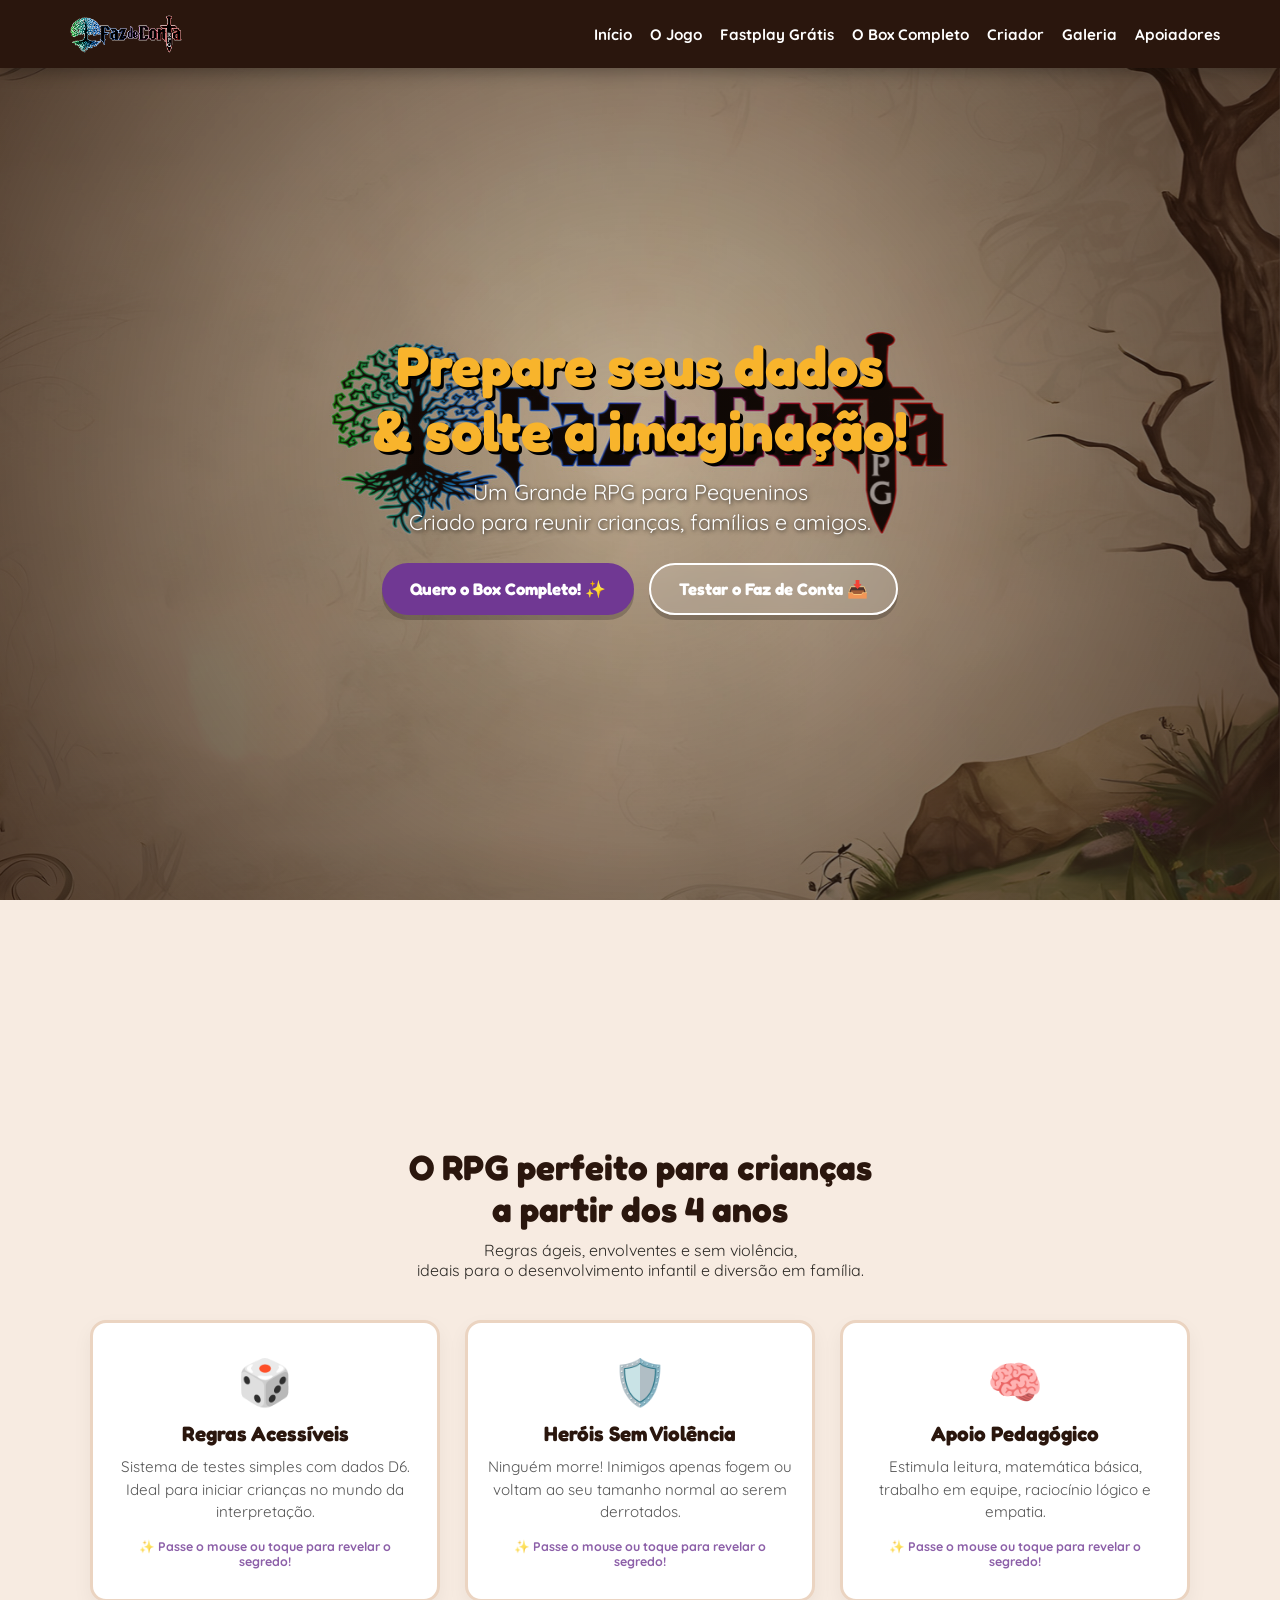
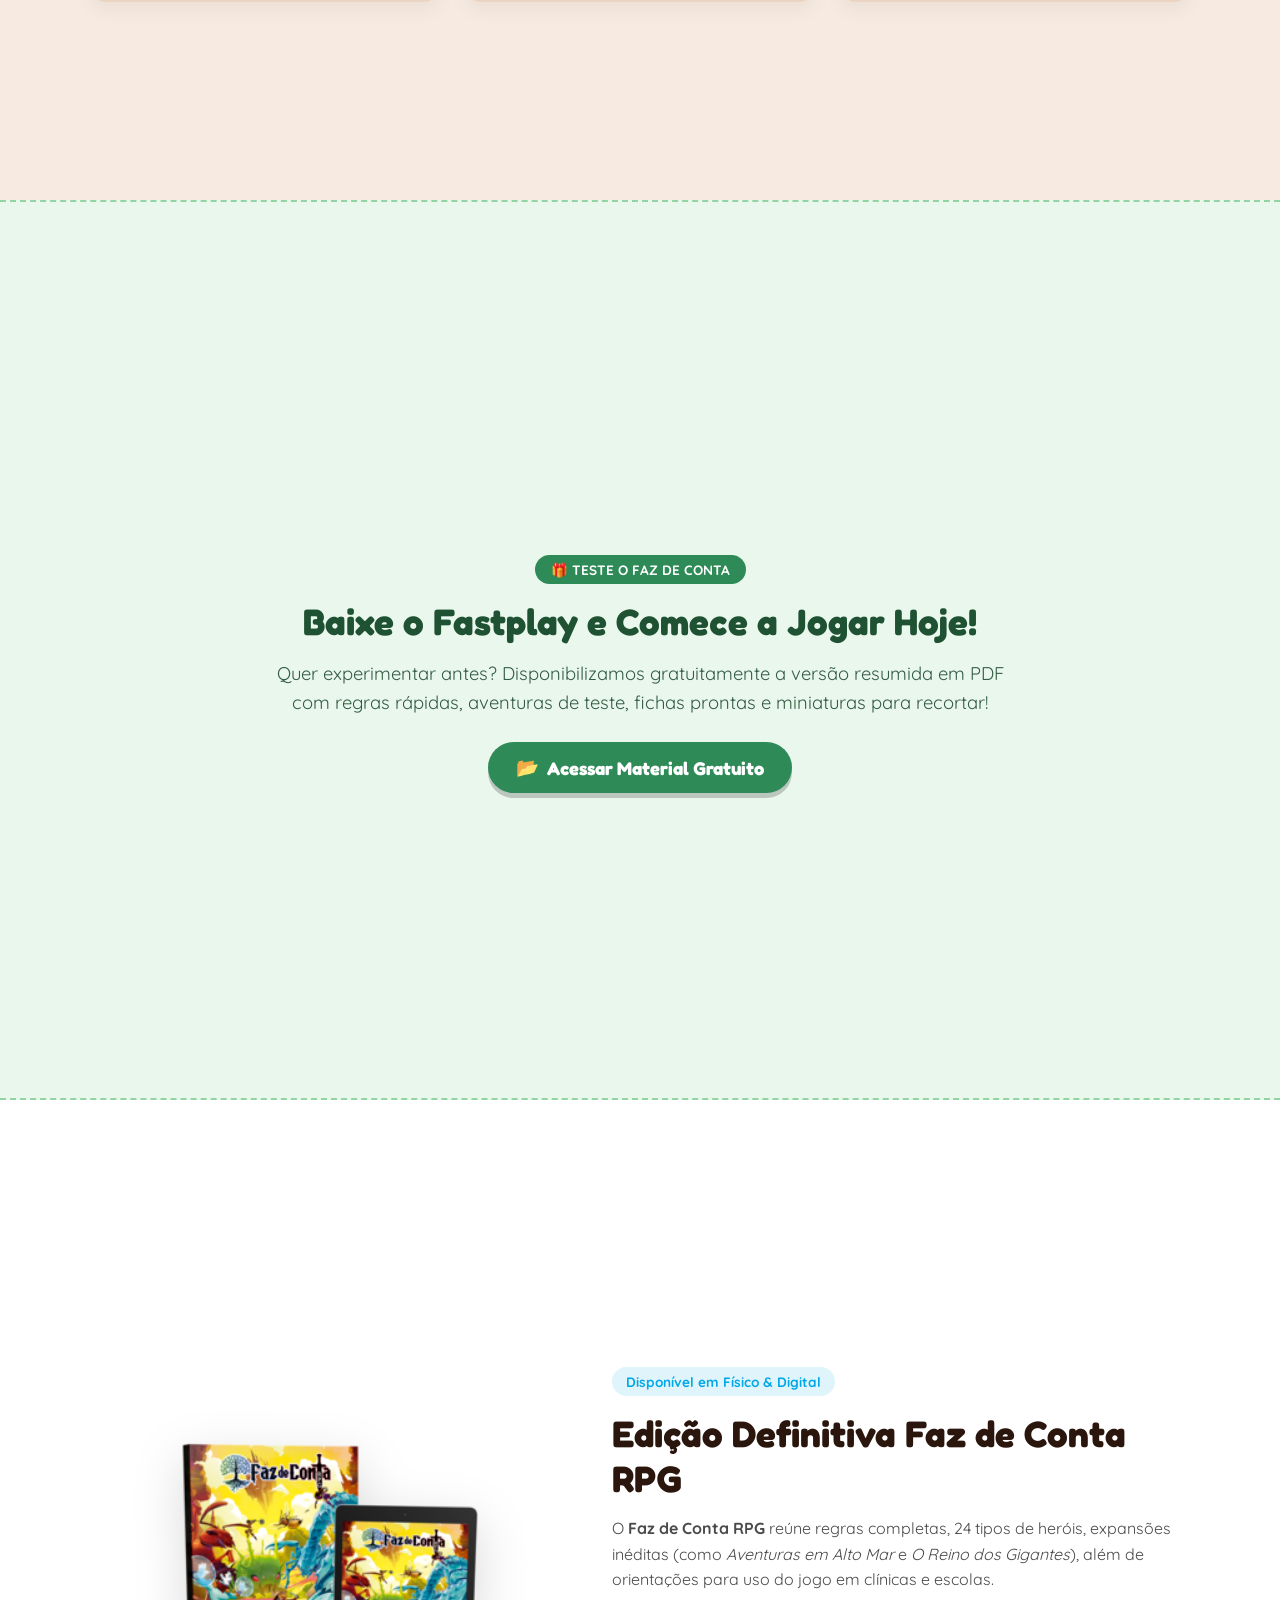
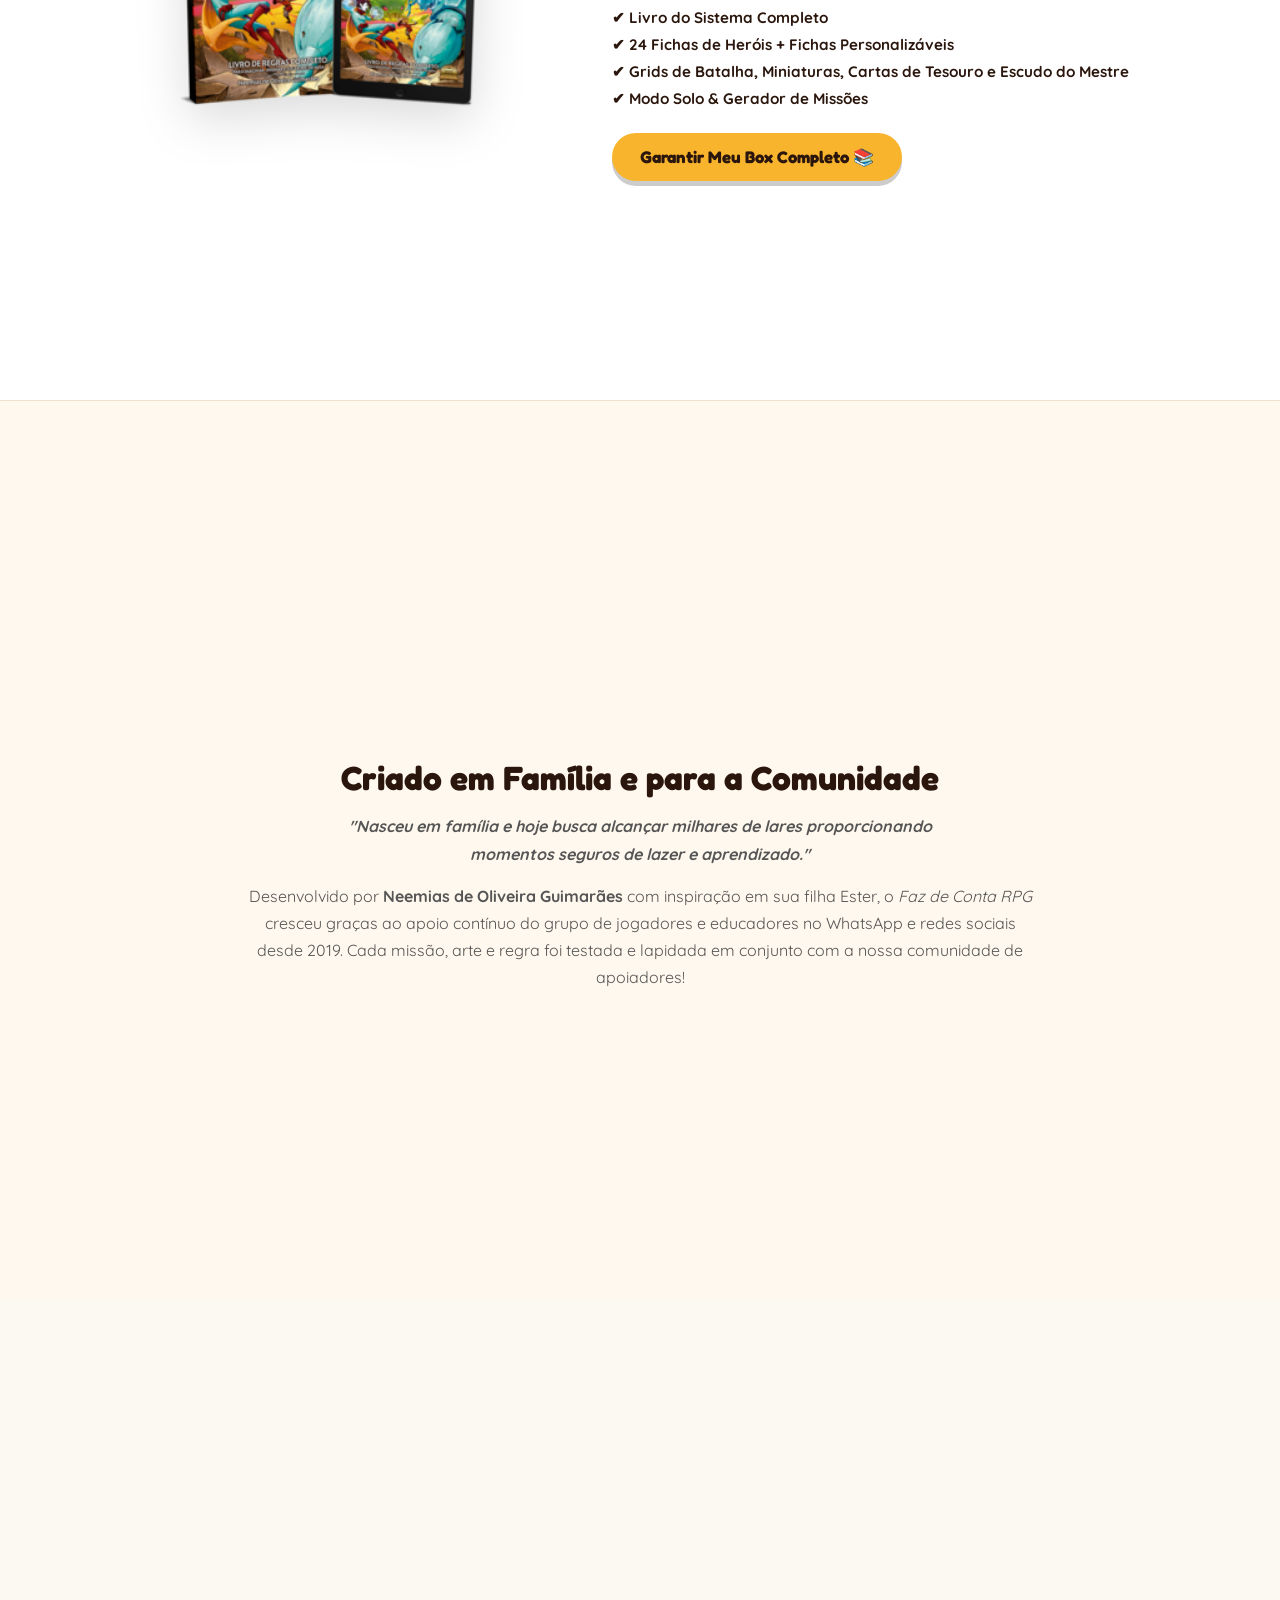
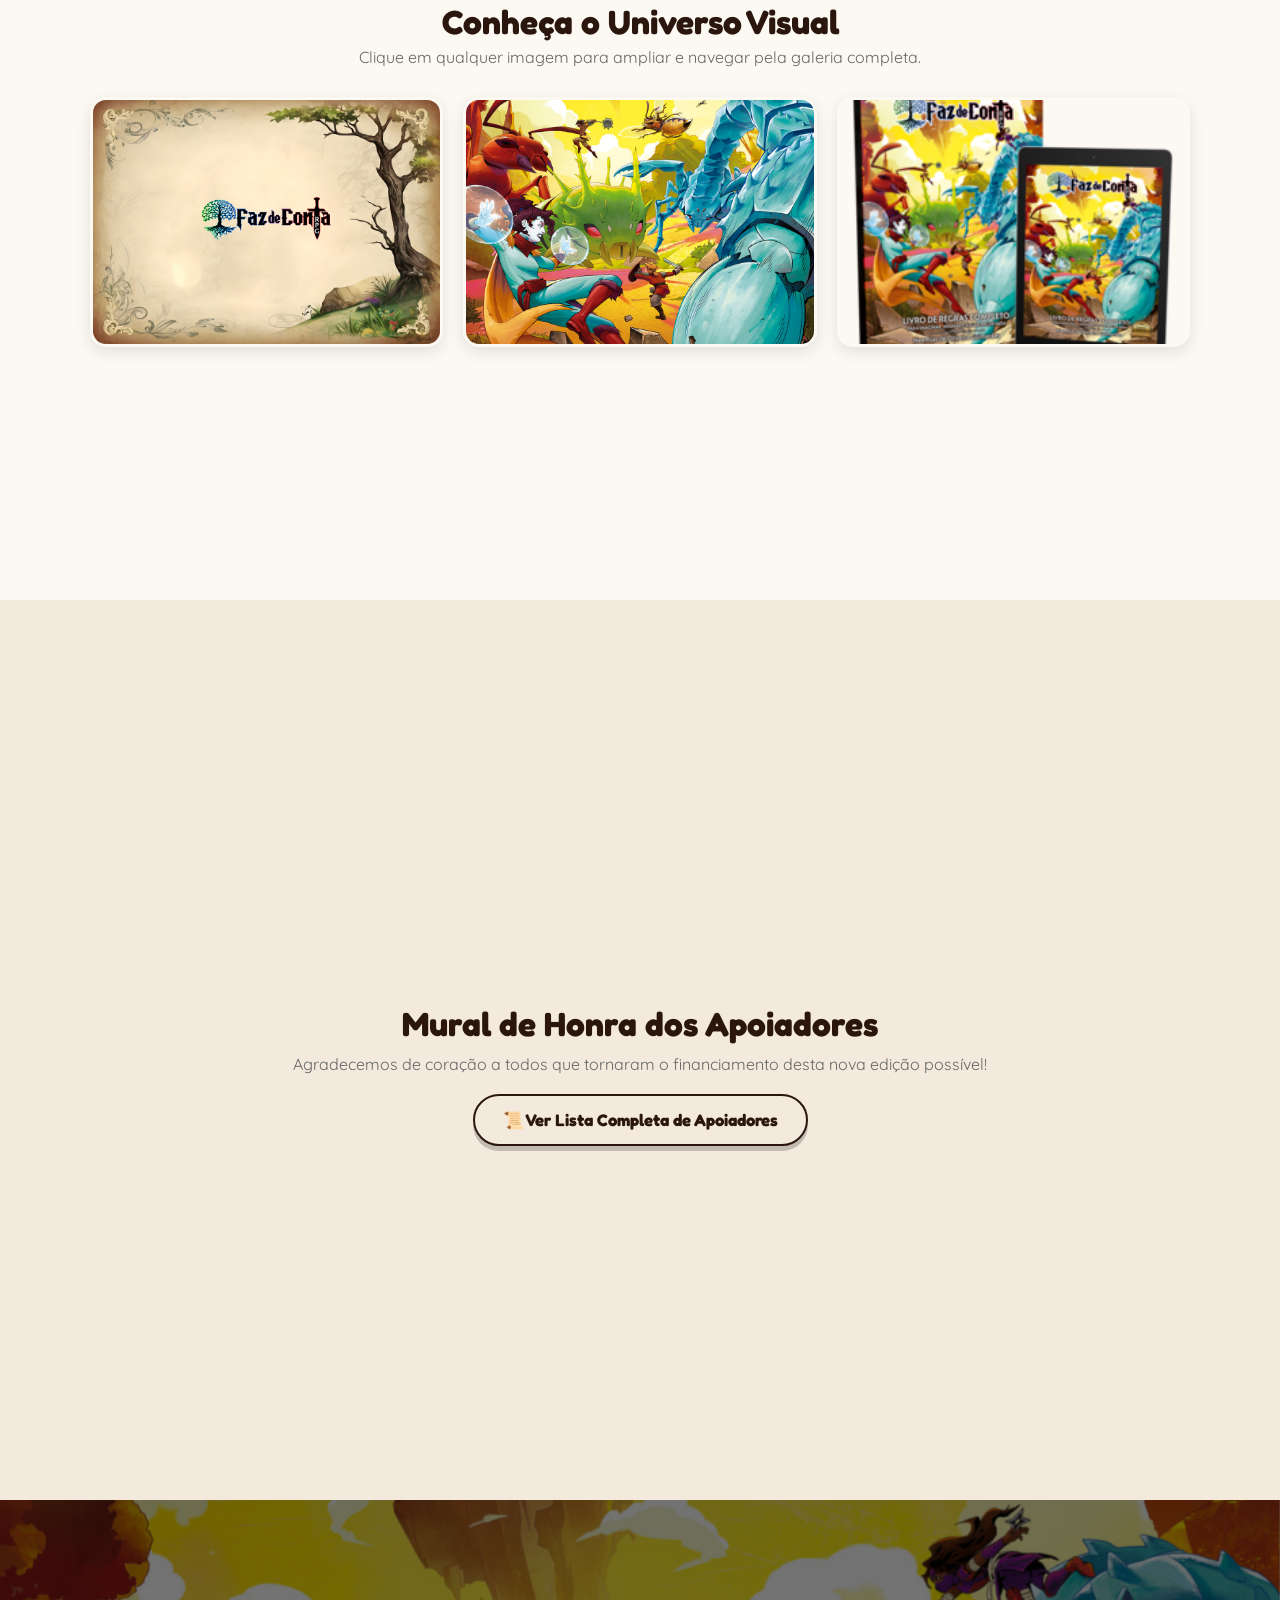
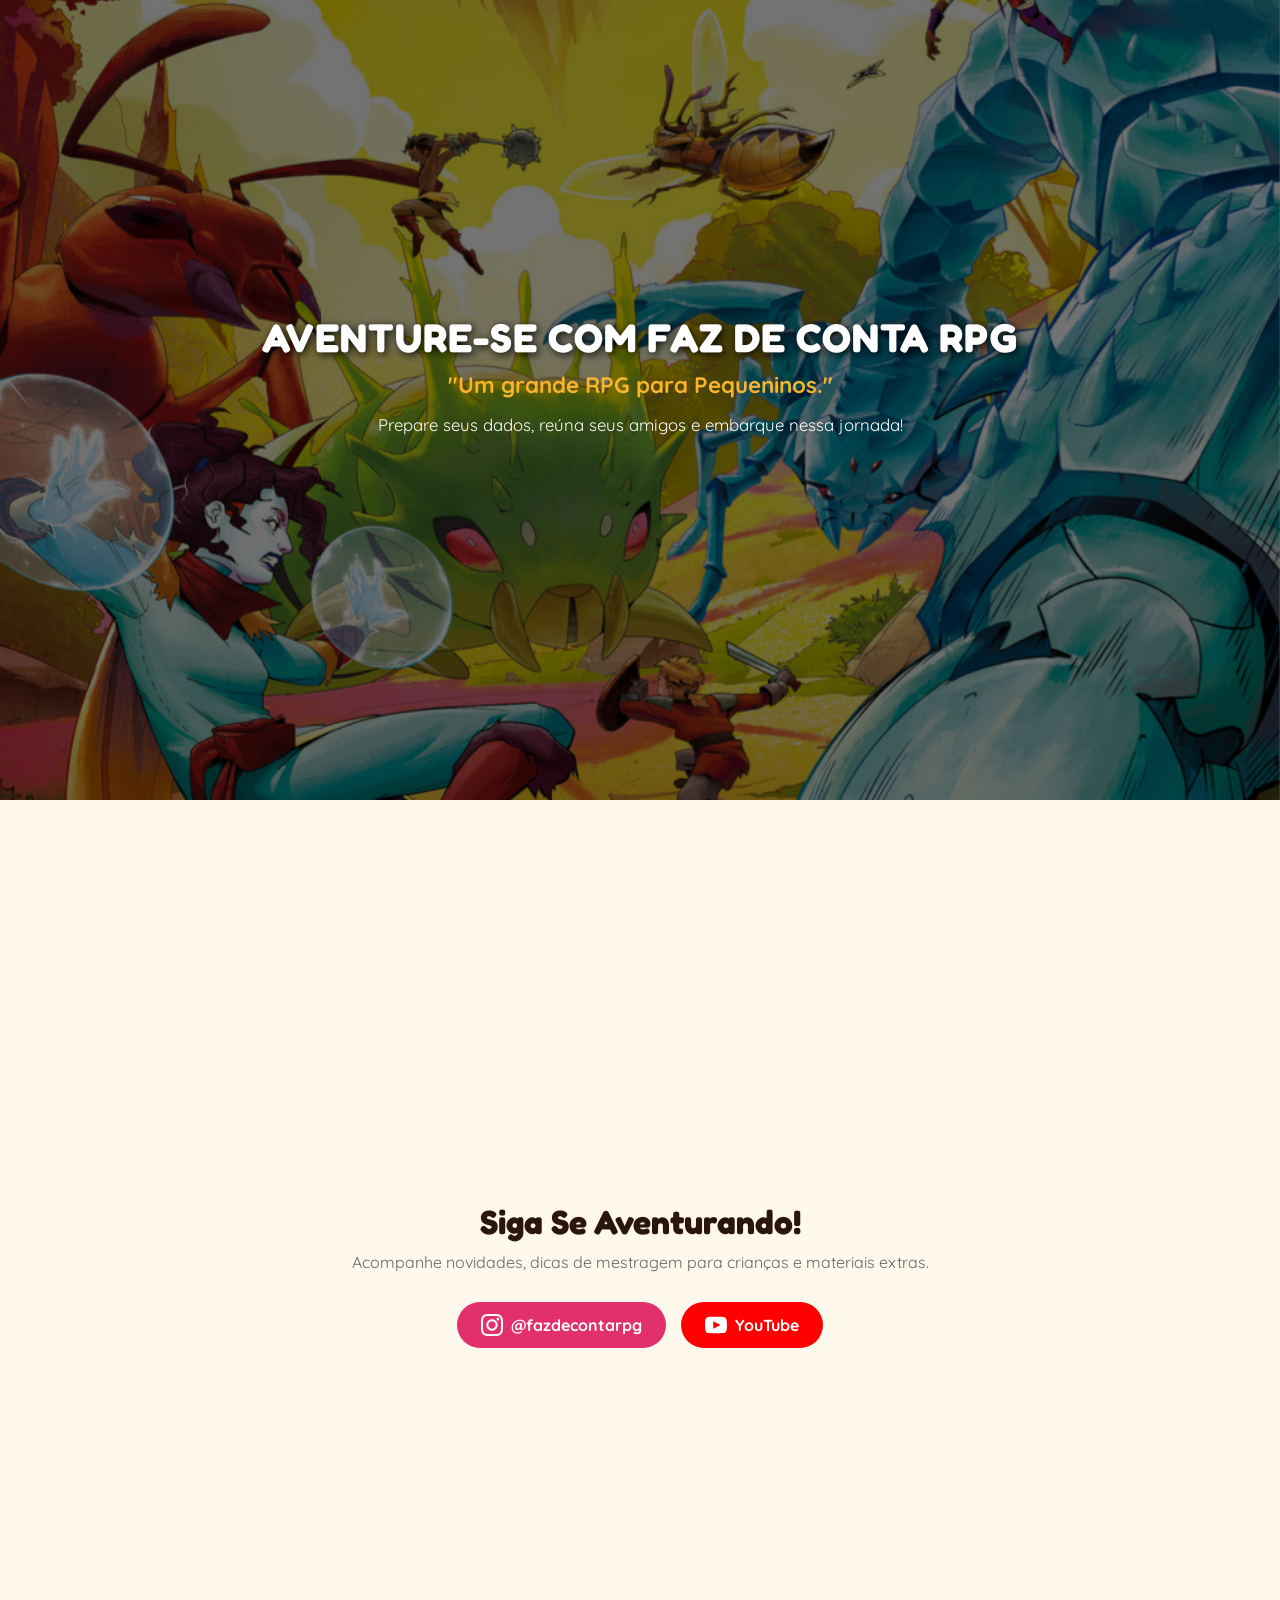
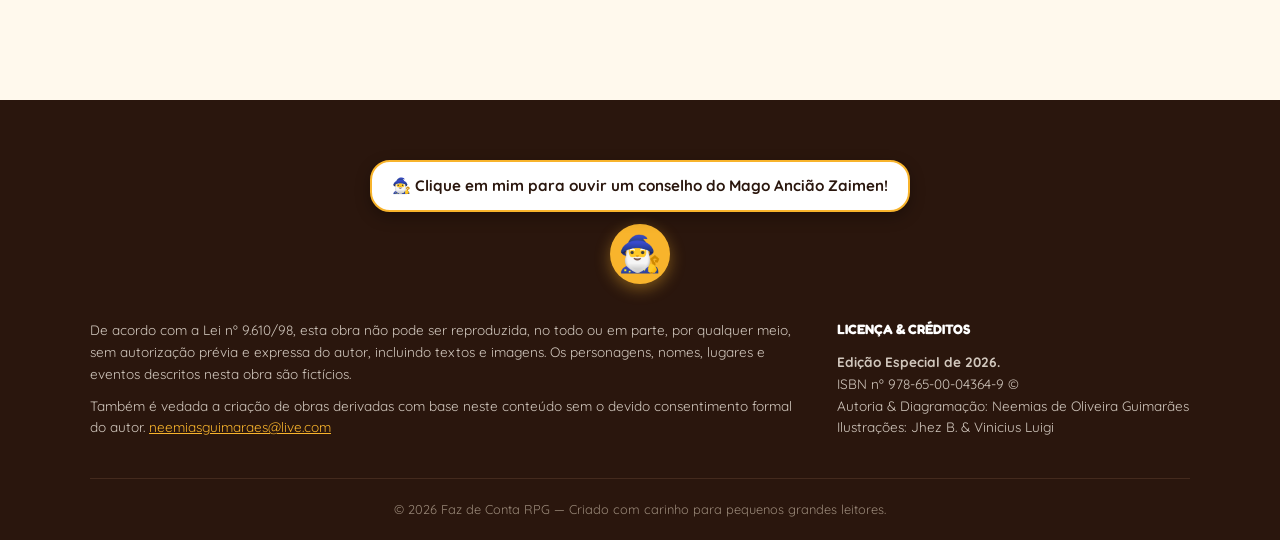
==== index.html @ a3dba0dd "a" ====
<!DOCTYPE html>
<html lang="pt-BR">
<head>
  <meta charset="UTF-8">
  <meta name="viewport" content="width=device-width, initial-scale=1.0">
  <title>Faz de Conta RPG | Um Grande RPG para Pequeninos</title>
  <link rel="stylesheet" href="styles.css">
</head>
<body>

  <!-- 1. Topo / Navbar -->
  <header class="site-header">
    <div class="nav-container">
      <a href="#" class="brand-logo">
        <img src="faz-de-conta-logo-borda-1920x640.png" alt="Faz de Conta RPG Logo">
      </a>

      <button class="hamburger-btn" id="menuToggle" aria-label="Abrir Menu">
        <span></span>
        <span></span>
        <span></span>
      </button>

      <nav class="nav-links" id="navLinks">
        <a href="#inicio">Início</a>
        <a href="#sobre">O Jogo</a>
        <a href="#material-gratuito">Fastplay Grátis</a>
        <a href="#garanta-ja">O Box Completo</a>
        <a href="#autoria">Criador</a>
        <a href="#galeria">Galeria</a>
        <a href="#apoiadores">Apoiadores</a>
      </nav>
    </div>
  </header>

  <!-- 2. Hero Section (com Parallax + Rolar Dado Interativo) -->
  <section class="hero-section" id="inicio">
    <div class="hero-bg-wrapper">
      <img src="banner-01-copiar-1920x1357.jpg" alt="Cenário de Fantasia Faz de Conta RPG" class="hero-bg-img parallax-img">
      <div class="hero-overlay"></div>
    </div>
    <div class="hero-content">
      <h1 class="bounce-title">Prepare seus dados<br> &amp; solte a imaginação!</h1>
      <p class="hero-subtitle">Um Grande RPG para Pequeninos <br> Criado para reunir crianças, famílias e amigos.</p>
      
      <!-- Mini-jogo do Dado Mágico no Hero -->
      <!-- <div class="dice-interactive-box">
        <button id="rollDiceBtn" class="dice-btn" title="Clique para rolar o dado!">
          <span class="dice-icon" id="diceIcon">🎲</span>
          <span class="dice-text">Rolar Dado da Aventura</span>
        </button>
        <div id="diceResult" class="dice-result-popup">Clique no dado para testar sua sorte! ✨</div>
      </div> -->

      <div class="hero-btns">
        <a href="https://meeplestarter.com.br/boxfazdecontarpg" target="_blank" rel="noopener noreferrer" class="cta-button primary-btn">Quero o Box Completo! ✨</a>
        <a href="https://drive.google.com/drive/folders/1qz0jfiT5oewSKRBqOUMOt2efm2OsnN6R" target="_blank" rel="noopener noreferrer" class="cta-button outline-btn">Testar o Faz de Conta 📥</a>
      </div>
    </div>
  </section>

  <!-- 3. Sobre o Jogo / Diferenciais (com Rolagens de Revelação) -->
  <section class="about-section" id="sobre">
    <div class="section-container">
      <div class="about-header">
        <h2>O RPG perfeito para crianças <br>a partir dos 4 anos</h2>
        <p>Regras ágeis, envolventes e sem violência,<br> ideais para o desenvolvimento infantil e diversão em família.</p>
      </div>
      <div class="about-grid">
        <div class="about-card magic-card" data-revelation="📜 Revelação: Testes usando apenas 1D6 para rolar e resolver qualquer ação rapidamente!">
          <div class="card-icon">🎲</div>
          <h3>Regras Acessíveis</h3>
          <p>Sistema de testes simples com dados D6. Ideal para iniciar crianças no mundo da interpretação.</p>
          <span class="reveal-hint">✨ Passe o mouse ou toque para revelar o segredo!</span>
        </div>
        <div class="about-card magic-card" data-revelation="🛡️ Revelação: Os insetos gigantes apenas desmaiam, fogem ou voltam ao tamanho normal!">
          <div class="card-icon">🛡️</div>
          <h3>Heróis Sem Violência</h3>
          <p>Ninguém morre! Inimigos apenas fogem ou voltam ao seu tamanho normal ao serem derrotados.</p>
          <span class="reveal-hint">✨ Passe o mouse ou toque para revelar o segredo!</span>
        </div>
        <div class="about-card magic-card" data-revelation="🧠 Revelação: Aprovado por educadores e terapeutas para estimular habilidades sociais!">
          <div class="card-icon">🧠</div>
          <h3>Apoio Pedagógico</h3>
          <p>Estimula leitura, matemática básica, trabalho em equipe, raciocínio lógico e empatia.</p>
          <span class="reveal-hint">✨ Passe o mouse ou toque para revelar o segredo!</span>
        </div>
      </div>
    </div>
  </section>

  <!-- 4. Seção de Material Gratuito -->
  <section class="free-material-section" id="material-gratuito">
    <div class="section-container free-wrapper">
      <div class="free-badge">🎁 TESTE O FAZ DE CONTA</div>
      <h2>Baixe o Fastplay e Comece a Jogar Hoje!</h2>
      <p>Quer experimentar antes? Disponibilizamos gratuitamente a versão resumida em PDF com regras rápidas, aventuras de teste, fichas prontas e miniaturas para recortar!</p>
      <a href="https://drive.google.com/drive/folders/1qz0jfiT5oewSKRBqOUMOt2efm2OsnN6R" target="_blank" rel="noopener noreferrer" class="cta-button free-btn">
        <span class="icon">📂</span> Acessar Material Gratuito
      </a>
    </div>
  </section>

  <!-- 5. Apresentação do Produto / Box Completo -->
  <section class="product-showcase" id="garanta-ja">
    <div class="section-container product-wrapper">
      <div class="product-image-box">
        <img src="livro-e-tablet-256x256.png" alt="Livro Físico e Digital Faz de Conta RPG" class="product-img float-animation">
      </div>
      <div class="product-text-box">
        <span class="badge">Disponível em Físico &amp; Digital</span>
        <h2>Edição Definitiva Faz de Conta RPG</h2>
        <p>
          O <strong>Faz de Conta RPG</strong> reúne regras completas, 24 tipos de heróis, expansões inéditas (como <em>Aventuras em Alto Mar</em> e <em>O Reino dos Gigantes</em>), além de orientações para uso do jogo em clínicas e escolas.
        </p>
        <ul class="product-features">
          <li>✔ Livro do Sistema Completo</li>
          <li>✔ 24 Fichas de Heróis + Fichas Personalizáveis</li>
          <li>✔ Grids de Batalha, Miniaturas, Cartas de Tesouro e Escudo do Mestre</li>
          <li>✔ Modo Solo &amp; Gerador de Missões</li>
        </ul>
        <div class="buy-actions">
          <a href="https://meeplestarter.com.br/boxfazdecontarpg" target="_blank" rel="noopener noreferrer" class="cta-button secondary-btn">Garantir Meu Box Completo 📚</a>
        </div>
      </div>
    </div>
  </section>

  <!-- 6. Processo de Criação e Autoria -->
  <section class="author-section" id="autoria">
    <div class="section-container author-wrapper">
      <div class="author-content">
        <h2>Criado em Família e para a Comunidade</h2>
        <p class="author-quote">"Nasceu em família e hoje busca alcançar milhares de lares proporcionando <br> momentos seguros de lazer e aprendizado."</p>
        <p>
          Desenvolvido por <strong>Neemias de Oliveira Guimarães</strong> com inspiração em sua filha Ester, o <em>Faz de Conta RPG</em> cresceu graças ao apoio contínuo do grupo de jogadores e educadores no WhatsApp e redes sociais desde 2019. Cada missão, arte e regra foi testada e lapidada em conjunto com a nossa comunidade de apoiadores!
        </p>
      </div>
    </div>
  </section>

  <!-- 7. Galeria de Imagens (Clicáveis) -->
  <section class="gallery-section" id="galeria">
    <div class="section-container">
      <h2>Conheça o Universo Visual</h2>
      <p class="gallery-sub">Clique em qualquer imagem para ampliar e navegar pela galeria completa.</p>
      <div class="gallery-grid">
        <div class="gallery-item" data-index="0">
          <img src="banner-01-copiar-1920x1357.jpg" alt="Ilustração do Universo Faz de Conta RPG">
          <div class="gallery-zoom-icon">🔍</div>
        </div>
        <div class="gallery-item" data-index="1">
          <img src="capa_neemias_completo-1018x1440.jpg" alt="Capa dos Heróis de Faz de Conta RPG">
          <div class="gallery-zoom-icon">🔍</div>
        </div>
        <div class="gallery-item" data-index="2">
          <img src="livro-e-tablet-256x256.png" alt="Livro Físico e Versão Digital no Tablet">
          <div class="gallery-zoom-icon">🔍</div>
        </div>
      </div>
    </div>
  </section>

  <!-- MODAL CARROSSEL DA GALERIA -->
  <div class="modal-overlay gallery-modal-overlay" id="galleryModal">
    <div class="gallery-modal-content">
      <button class="close-modal" id="closeGalleryModal" aria-label="Fechar">&times;</button>
      
      <div class="carousel-container">
        <button class="carousel-btn prev-btn" id="prevSlide" aria-label="Anterior">&#10094;</button>

        <div class="carousel-slide-wrapper">
          <img src="" alt="" id="carouselImg" class="carousel-img">
          <p id="carouselCaption" class="carousel-caption"></p>
        </div>

        <button class="carousel-btn next-btn" id="nextSlide" aria-label="Próximo">&#10095;</button>
      </div>

      <div class="carousel-counter" id="carouselCounter">1 / 3</div>
    </div>
  </div>

  <!-- 8. Lista de Apoiadores -->
  <section class="supporters-section" id="apoiadores">
    <div class="section-container">
      <h2>Mural de Honra dos Apoiadores</h2>
      <p>Agradecemos de coração a todos que tornaram o financiamento desta nova edição possível!</p>
      
      <!-- <div class="supporters-preview">
        <span>Adeline Nascimento Ramos</span> • <span>Adam Bomb</span> • <span>@tres.lados.rpg</span> • <span>Adonias Pinheiro Pires</span> • <span>Aldo Caccavo de Araujo</span> • <span>Alessandro Cottica</span>...
      </div> -->

      <button id="openSupportersModal" class="cta-button outline-dark-btn">
        📜 Ver Lista Completa de Apoiadores
      </button>
    </div>
  </section>

  <!-- MODAL DE APOIADORES -->
  <div class="modal-overlay" id="supportersModal">
    <div class="modal-content">
      <button class="close-modal" id="closeSupportersModal">&times;</button>
      <h3>AGRADECIMENTO ESPECIAL</h3>
      <p class="modal-intro">AOS APOIADORES DESTA NOVA EDIÇÃO:</p>
      
      <div class="supporters-list-container">
        <ul>
          <li>ADELINE NASCIMENTO RAMOS</li>
          <li>ADAM BOMB</li>
          <li>@TRES.LADOS.RPG</li>
          <li>ADONIAS PINHEIRO PIRES</li>
          <li>ALDO CACCAVO DE ARAUJO</li>
          <li>ALESSANDRO COTTICA</li>
          <li>ALEXANDRE DE FARIA COELHO</li>
          <li>ALLAN AZIZ</li>
          <li>ALMIR LOIOLA BINDO</li>
          <li>ANA ALICE DE OLIVEIRA GUIMARÃES MACEDO</li>
          <li>ANDERSON COIADO FARIAS</li>
          <li>ANDERSON PABST</li>
          <li>ANDERSON PACHECO CEZAR</li>
          <li>ANDRÉ GOUVEA FRITOLA</li>
          <li>ANDRE LUIZ BETTIN</li>
          <li>ANDRÉ RODRIGUES OLIVERA</li>
          <li>ANDRÉ SANTA RITA PEREIRA JUNIOR</li>
          <li>ANTÔNIO CARLOS DE AGUIAR CRUZ</li>
          <li>ANTONIO HENRIQUE BRAGA MONTEIRO</li>
          <li>ANTONIO MONTANARO MENDES ALVES</li>
          <li>ANTONIO SAMUEL PAIVA BRASIL</li>
          <li>ARTUR ALBUQUERQUE</li>
          <li>AURI FERNANDES</li>
          <li>BERNARDO NOGUEIRA DE FARIA CORRÊA FALCÃO</li>
          <li>BRAYAN VILELA ALVES NEVES</li>
          <li>BRUNO AVILA</li>
          <li>BRUNO BRANDÃO PEREIRA MACHADO</li>
          <li>BRUNO HENRIQUE CARDOSO</li>
          <li>CABANA DO MAGO</li>
          <li>CAROLINA VIDOTTO PYRAMO</li>
          <li>CHARLES DANILLO P DIAS</li>
          <li>CHRISTIAN DO CARMO LIMA</li>
          <li>CINDY DE OLIVEIRA BARIANI</li>
          <li>CLARISMAR DE OLIVEIRA CAMPOS FILHO</li>
          <li>CLAUDIA MARIA MONTEIRO SOBRINHO</li>
          <li>CLEITON GIMENES PERES</li>
          <li>CRISTIAN ROSSI</li>
          <li>CRISTIANO DE SOUZA</li>
          <li>DANDARA TAMIRES CASTRO ROSA</li>
          <li>DAVI LEITE GOMES SOARES DE OLIVEIRA ARRUDA</li>
          <li>DEIVISON PACHECO DOS SANTOS</li>
          <li>DENNYS DE AZEVEDO SILVEIRA</li>
          <li>DIEGO BARRETO REIS</li>
          <li>DIEGO FLECK</li>
          <li>DIEGO OLIVEIRA</li>
          <li>ÉDIO CERATI NETO</li>
          <li>EDSON DE PAULA LIMA JUNIOR</li>
          <li>EDUARDO ARVELINO ANDREOTTI</li>
          <li>EDUARDO CARVALHO ROSA</li>
          <li>EDUARDO SCARABELI</li>
          <li>ELIAS RODRIGUES DA FONSECA JUNIOR</li>
          <li>ERIC KENJI MATAYOSHI KANASHIRO</li>
          <li>ERICK SARMENTO PEREIRA</li>
          <li>ERNANI ROBERTO DE OLIVEIRA DE MELLO</li>
          <li>ESTÉFANO SILVESTRE PIETRAGALLA</li>
          <li>EVERSON MIZAEL CORTEZ SILVA</li>
          <li>FABIO ADRIANO MENEZES BIRCK</li>
          <li>FABIO CORAX LIMA</li>
          <li>FABIO FREITAS</li>
          <li>FÁBIO PAULINO AMARAL</li>
          <li>FELIPE BARRETO PETRUCCI</li>
          <li>FELIPE GATTI</li>
          <li>FELIPE HENRIQUE VARELA</li>
          <li>FELIPE MAIA DO PATROCINIO</li>
          <li>FERNANDO DE SOUZA ALVES</li>
          <li>FERNANDO LUCAS DA SILVA</li>
          <li>FILIPE AÉCIO ALVES DE ANDRADE SANTOS</li>
          <li>FILIPE GUIMARÃES</li>
          <li>FLAVIO FELISARDO SOUZA</li>
          <li>FRANCISCO LONGHINI JUNIOR</li>
          <li>FRANCWELLIGTON MOREIRA DE LIMA</li>
          <li>FREDERICO BELLO AMANTE</li>
          <li>GABRIEL DE ARAÚJO CASTRO</li>
          <li>GABRIEL ZANE</li>
          <li>GAEL ARTACHO AVIL</li>
          <li>GEAN DUARTE PAULA</li>
          <li>GEOVANA GÓIS</li>
          <li>GERDESON MANOEL DE ALMEIDA OLIVEIRA</li>
          <li>GUILHERME SANTINI</li>
          <li>GUSTAVO DA SILVA SENA</li>
          <li>GUSTAVO FIGUEIREDO PIRES CORRÊA</li>
          <li>GUSTAVO FRENSCH</li>
          <li>GUSTAVO HENRIQUE DE LIMA FERREIRA</li>
          <li>HELDER CAVALCANTE DE OLIVEIRA</li>
          <li>HÉLIO ROMANO</li>
          <li>HENRIQUE TREVIZAN GAMBA</li>
          <li>HENRY SIGNOR</li>
          <li>HERBERTT WILLIAM ALMEIDA JAQUES</li>
          <li>ISAIAS DE BARROS BARBOSA</li>
          <li>IURI KOHLER HANZAK</li>
          <li>IURY ALMEIDA TORRES</li>
          <li>JAMIL CUBA BOURACHED</li>
          <li>JAMILE FONSECA BEDRAN</li>
          <li>JARBAS CERSOSIMO JUNIOR</li>
          <li>JHEFERSON RENAN BORGES</li>
          <li>JHONATAN JUSTIN DE OLIVEIRA</li>
          <li>JOÃO BRUNO DOS REIS PINA DINIZ</li>
          <li>JOÃO FILHO FREIRE LOPES</li>
          <li>JOÃO LUIZ DA SILVA</li>
          <li>JORGE HENRIQUE NORÕES VIANA</li>
          <li>JORGE LUIS SANTOS CARLOS</li>
          <li>JOSÉ ADELCIO DE OLIVEIRA JÚNIOR</li>
          <li>JOSÉ HENRIQUE DE CARVALHO NETO</li>
          <li>JÚLIA OLIVEIRA PESSOA</li>
          <li>JULIANA CASTRO</li>
          <li>JULIO CESAR DE ASSIS FERREIRA</li>
          <li>KARLA DARDANI</li>
          <li>KATARINA GOMES RABELO STACH</li>
          <li>LARISSA MEDEIROS MARINHO DOS SANTOS</li>
          <li>LAURA SILVA FIGUEREDO DOS SANTOS BARBOSA</li>
          <li>LEANDRO AUGUSTO VIEIRA</li>
          <li>LEANDRO MENDES DE SOUSA CARMO</li>
          <li>LEONARDO ANDRADA DE MELLO</li>
          <li>LIZZIÊ CUNHA LEAL</li>
          <li>LUCAS DE ALMEIDA SANTOS</li>
          <li>LUCAS FRAGOSO</li>
          <li>LUCAS GOMES RIBEIRO FREITAS</li>
          <li>LUCAS MENDONÇA GUERRA</li>
          <li>LUCAS MOREIRA</li>
          <li>LUCAS RODRIGO GONÇALVES</li>
          <li>LUCAS XIMENES BARBOSA</li>
          <li>LUIZ FELIPE AMBROZIO</li>
          <li>LUIZA CRYSTINA</li>
          <li>MAIKE ARO</li>
          <li>MARCELO MARINS BARBARA DA SILVA</li>
          <li>MARCOS GOMES</li>
          <li>MARCOS RODRIGO DOMINGUES</li>
          <li>MARIO VITOR FERNANDES MANSANO</li>
          <li>MARISA HIROMI SHIMONO</li>
          <li>MÁRLON LUIZ SOBREIRA FIDELIS</li>
          <li>MATEUS OGUIDO TOMM</li>
          <li>MIZAEL CLAUDIO MOURA MACIEL</li>
          <li>NICOLAS LOPES</li>
          <li>NOAH RAMOS LOPES</li>
          <li>PAULO CESAR R DOS REIS</li>
          <li>PAULO DANIEL DORENSBACH</li>
          <li>PAULO HENRIQUE SILVA ALVES</li>
          <li>PAULO SERGIO SANT ANNA</li>
          <li>PEDRO HENRIQUE MACEDO MALTA</li>
          <li>PEDRO LUGARINHO MENEZES</li>
          <li>PHILIPE PINHEIRO</li>
          <li>RAFAEL BRUNELLI</li>
          <li>RAFAEL CAVALCANTE VOMIERO</li>
          <li>RAFAEL DUARTE OLIVEIRA VENANCIO</li>
          <li>RAFAEL MARTINS SILVA</li>
          <li>RAMON CARVALHO DE ALMEIDA</li>
          <li>RENAN CARDIN RIZZO</li>
          <li>RENATO RIVERO</li>
          <li>RICARDO DA CONCEIÇÃO FERREIRA DE JESUS</li>
          <li>ROBSON ROCHA DE SOUZA</li>
          <li>ROBSON TEIXEIRA CABIDO</li>
          <li>RODRIGO ALEXANDRE SIECZKO GUZZO</li>
          <li>RODRIGO CARVAJAL JIMENEZ LANDULPHO</li>
          <li>RODRIGO CINELLI PONTES</li>
          <li>RODRIGO CORREA TOBIAS</li>
          <li>RODRIGO FERNANDO OLIVEIRA PEREIRA</li>
          <li>RODRIGO HIROITO NISHIZAWA SOARES</li>
          <li>RODRIGO MARTINS DE OLIVEIRA</li>
          <li>RODRIGO SOUTO</li>
          <li>ROGGER PELZL CORRÊA COSTA</li>
          <li>SASHA MARCELE DE ANDRADE</li>
          <li>SIDNEI ALEXPITA</li>
          <li>SUILLAN KNOROWSKI</li>
          <li>THAYNNÁ GONÇALVES PIRES</li>
          <li>THIAGO ALBERTO GONÇALVES</li>
          <li>THIAGO ANTONIO CASTRO DA SILVA</li>
          <li>THIAGO NEVES</li>
          <li>THIAGO TRIGUEIRO OLIVEIRA E SILVA</li>
          <li>THIAGO V MIRANDA</li>
          <li>THOMAZ JACINTHO LOPES</li>
          <li>TIAGO RECK</li>
          <li>TIAGO VELASQUE</li>
          <li>TITIONE AMORIM</li>
          <li>VALDIR LUCIANO FRANCO MANZANO</li>
          <li>VANDERLEI REIS</li>
          <li>VERA CAROLINE GOMES BERTONI</li>
          <li>VICTOR AUGUSTO ROCHA E SOUZA</li>
          <li>VINICIUS AUGUSTO NUNES MOURA</li>
          <li>VINÍCIUS SILVA ROSA</li>
          <li>VLADYMIR BEZERRA</li>
          <li>WAGNER LAPA PINHEIRO JUNIOR</li>
          <li>WALISSON HENRIQUE FERNANDES LOURENÇO</li>
          <li>WALLACE DA SILVA SOARES</li>
          <li>WANDERSON MARINS SOARES ANTONIO</li>
          <li>WESLEY BRUNO COSTA DELFINO</li>
          <li>WLISSES FREITAS SILVA PREUSS</li>
        </ul>

        <div class="modal-credits">
          <h4>REVISÃO DE LIVRO</h4>
          <ul>
            <li>LUCAS FRAGOSO PIRES LARA MARQUES</li>
            <li>ESTÉFANO SILVESTRE PIETRAGALLA</li>
            <li>EDSON DE PAULA LIMA JUNIOR</li>
          </ul>

          <h4 style="margin-top: 15px;">TRILHA SONORA</h4>
          <ul>
            <li>JULIO CESAR DE ASSIS FERREIRA</li>
          </ul>
        </div>
      </div>
    </div>
  </div>

  <!-- 9. Banner Ilustrado CTA (com Parallax) -->
  <section class="art-banner">
    <div class="art-bg-wrapper">
      <img src="capa_neemias_completo-1018x1440.jpg" alt="Arte dos Heróis de Faz de Conta RPG" class="art-bg parallax-img">
      <div class="art-overlay"></div>
    </div>
    <div class="art-content">
      <h2>AVENTURE-SE COM FAZ DE CONTA RPG</h2>
      <p class="tagline">"Um grande RPG para Pequeninos."</p>
      <p class="call-text">Prepare seus dados, reúna seus amigos e embarque nessa jornada!</p>
    </div>
  </section>

  <!-- 10. Redes Sociais & Comunidade -->
  <section class="social-section" id="comunidade">
    <div class="section-container">
      <h2>Siga Se Aventurando!</h2>
      <p>Acompanhe novidades, dicas de mestragem para crianças e materiais extras.</p>
      <div class="social-links-wrapper">
        <a href="https://instagram.com/fazdecontarpg" target="_blank" rel="noopener noreferrer" class="social-btn instagram" aria-label="Instagram">
          <svg viewBox="0 0 24 24" width="22" height="22" fill="currentColor"><path d="M12 2.163c3.204 0 3.584.012 4.85.07 3.252.148 4.771 1.691 4.919 4.919.058 1.265.069 1.645.069 4.849 0 3.205-.012 3.584-.069 4.849-.149 3.225-1.664 4.771-4.919 4.919-1.266.058-1.644.07-4.85.07-3.204 0-3.584-.012-4.849-.07-3.26-.149-4.771-1.699-4.919-4.92-.058-1.265-.07-1.644-.07-4.849 0-3.204.013-3.583.07-4.849.149-3.227 1.664-4.771 4.919-4.919 1.266-.057 1.645-.069 4.849-.069zm0-2.163c-3.259 0-3.667.014-4.947.072-4.358.2-6.78 2.618-6.98 6.98-.059 1.281-.073 1.689-.073 4.948 0 3.259.014 3.668.072 4.948.2 4.358 2.618 6.78 6.98 6.98 1.281.058 1.689.072 4.948.072 3.259 0 3.668-.014 4.948-.072 4.354-.2 6.782-2.618 6.979-6.98.059-1.28.073-1.689.073-4.948 0-3.259-.014-3.667-.072-4.947-.196-4.354-2.617-6.78-6.979-6.98-1.281-.059-1.69-.073-4.949-.073zm0 5.838c-3.403 0-6.162 2.759-6.162 6.162s2.759 6.163 6.162 6.163 6.162-2.759 6.162-6.163c0-3.403-2.759-6.162-6.162-6.162zm0 10.162c-2.209 0-4-1.79-4-4 0-2.209 1.791-4 4-4s4 1.791 4 4c0 2.21-1.791 4-4 4zm6.406-11.845c-.796 0-1.441.645-1.441 1.44s.645 1.44 1.441 1.44c.795 0 1.439-.645 1.439-1.44s-.644-1.44-1.439-1.44z"/></svg>
          @fazdecontarpg
        </a>
        <!-- <a href="#" class="social-btn facebook" aria-label="Facebook">
          <svg viewBox="0 0 24 24" width="22" height="22" fill="currentColor"><path d="M9 8H6v4h3v12h5V12h3.642L18 8h-4V6.333C14 5.374 14.5 5 15.5 5H18V0h-3.808C10.592 0 9 1.583 9 4.615V8z"/></svg>
          Facebook
        </a> -->
        <a href="https://www.youtube.com/@fazdeconta-rpg" class="social-btn youtube" aria-label="YouTube">
          <svg viewBox="0 0 24 24" width="22" height="22" fill="currentColor"><path d="M19.615 3.184c-3.604-.246-11.631-.245-15.23 0-3.897.266-4.356 2.62-4.385 8.816.029 6.185.484 8.549 4.385 8.816 3.6.245 11.626.246 15.23 0 3.897-.266 4.356-2.62 4.385-8.816-.029-6.185-.484-8.549-4.385-8.816zm-10.615 12.816v-8l8 3.993-8 4.007z"/></svg>
          YouTube
        </a>
      </div>
    </div>
  </section>

  <!-- 11. Rodapé (com Mascote e Frases Mágicas) -->
  <footer class="site-footer">
    <div class="footer-wizard-widget">
      <div class="wizard-speech-bubble" id="wizardBubble">
        🧙‍♂️ Clique em mim para ouvir um conselho do Mago Ancião Zaimen!
      </div>
      <button class="wizard-btn" id="wizardBtn" aria-label="Falar com o Mago Zaimen">
        🧙‍♂️
      </button>
    </div>

    <div class="footer-container">
      <div class="footer-col legal">
        <p>De acordo com a Lei nº 9.610/98, esta obra não pode ser reproduzida, no todo ou em parte, por qualquer meio, sem autorização prévia e expressa do autor, incluindo textos e imagens. Os personagens, nomes, lugares e eventos descritos nesta obra são fictícios.</p>
        <p>Também é vedada a criação de obras derivadas com base neste conteúdo sem o devido consentimento formal do autor. <a href="mailto:neemiasguimaraes@live.com">neemiasguimaraes@live.com</a></p>
      </div>

      <div class="footer-col license">
        <h4>LICENÇA &amp; CRÉDITOS</h4>
        <p><strong>Edição Especial de 2026.</strong></p>
        <p>ISBN nº 978-65-00-04364-9 ©</p>
        <p>Autoria &amp; Diagramação: Neemias de Oliveira Guimarães</p>
        <p>Ilustrações: Jhez B. &amp; Vinicius Luigi</p>
      </div>
    </div>
    <div class="footer-bottom">
      <p>&copy; 2026 Faz de Conta RPG — Criado com carinho para pequenos grandes leitores.</p>
    </div>
  </footer>

  <script src="script.js"></script>
</body>
</html>
---- styles.css ----
@import url('https://fonts.googleapis.com/css2?family=Fredoka:wght@400;600;700&family=Quicksand:wght@500;700&display=swap');

:root {
  --primary-yellow: #f8b42c;
  --dark-wood: #2a160d;
  --accent-purple: #703893;
  --accent-green: #2e8b57;
  --accent-blue: #00a8e8;
  --text-dark: #2d2a26;
  --text-light: #ffffff;
  --card-bg: #ffffff;
  --radius: 16px;
  --header-height: 68px;
}

* {
  margin: 0;
  padding: 0;
  box-sizing: border-box;
}

html {
  scroll-behavior: smooth;
  scroll-padding-top: var(--header-height);
}

body {
  font-family: 'Quicksand', sans-serif;
  background-color: #fcf8f2;
  color: var(--text-dark);
  overflow-x: hidden;
  width: 100%;
}

h1, h2, h3, h4, .cta-button, .dice-btn {
  font-family: 'Fredoka', sans-serif;
}

/* Header Navbar Fixa */
.site-header {
  background-color: var(--dark-wood);
  position: fixed;
  top: 0;
  left: 0;
  width: 100%;
  height: var(--header-height);
  z-index: 1000;
  box-shadow: 0 4px 15px rgba(0,0,0,0.3);
  display: flex;
  align-items: center;
}

.nav-container {
  width: 100%;
  max-width: 1200px;
  margin: 0 auto;
  padding: 0 20px;
  display: flex;
  justify-content: space-between;
  align-items: center;
}

.brand-logo img {
  height: 44px;
  width: auto;
  display: block;
}

.nav-links {
  display: flex;
  gap: 18px;
  align-items: center;
}

.nav-links a {
  color: #fff;
  text-decoration: none;
  font-weight: 700;
  font-size: 0.95rem;
  transition: color 0.2s;
}

.nav-links a:hover {
  color: var(--primary-yellow);
}

.hamburger-btn {
  display: none;
  background: none;
  border: none;
  cursor: pointer;
  flex-direction: column;
  gap: 5px;
  padding: 5px;
}

.hamburger-btn span {
  width: 25px;
  height: 3px;
  background-color: #fff;
  border-radius: 2px;
  transition: transform 0.3s, opacity 0.3s;
}

.hamburger-btn.active span:nth-child(1) {
  transform: translateY(8px) rotate(45deg);
}
.hamburger-btn.active span:nth-child(2) {
  opacity: 0;
}
.hamburger-btn.active span:nth-child(3) {
  transform: translateY(-8px) rotate(-45deg);
}

/* Estrutura Geral das Seções (Altura da Tela) */
section {
  width: 100%;
  min-height: 100vh;
  min-height: 100dvh;
  display: flex;
  align-items: center;
  justify-content: center;
  padding: calc(var(--header-height) + 20px) 20px 40px;
  position: relative;
  overflow: hidden;
}

.section-container {
  width: 100%;
  max-width: 1100px;
  margin: 0 auto;
}

/* 2. Hero Section */
.hero-section {
  color: var(--text-light);
  text-align: center;
}

.hero-bg-wrapper {
  position: absolute;
  top: -15%;
  left: 0;
  width: 100%;
  height: 130%;
  z-index: 1;
  pointer-events: none;
}

.hero-bg-img {
  width: 100%;
  height: 100%;
  object-fit: cover;
  object-position: center;
  will-change: transform;
}

.hero-overlay {
  position: absolute;
  top: 0;
  left: 0;
  width: 100%;
  height: 100%;
  z-index: 2;
  background: radial-gradient(circle, rgba(42,22,13,0.3) 0%, rgba(42,22,13,0.85) 100%);
}

.hero-content {
  position: relative;
  z-index: 3;
  max-width: 850px;
  width: 100%;
  display: flex;
  flex-direction: column;
  align-items: center;
}

.hero-content h1 {
  font-size: clamp(2rem, 5vw, 3.5rem);
  line-height: 1.15;
  margin-bottom: 15px;
  color: var(--primary-yellow);
  text-shadow: 3px 3px 0 #000;
}

.hero-subtitle {
  font-size: clamp(1.05rem, 2.5vw, 1.35rem);
  line-height: 1.4;
  margin-bottom: 25px;
  max-width: 700px;
  text-shadow: 1px 1px 4px rgba(0,0,0,0.8);
}

/* MICROINTERAÇÃO: Mini-jogo do Dado Mágico */
.dice-interactive-box {
  margin-bottom: 30px;
  display: flex;
  flex-direction: column;
  align-items: center;
  gap: 10px;
}

.dice-btn {
  background: rgba(255, 255, 255, 0.2);
  border: 2px solid var(--primary-yellow);
  color: #fff;
  padding: 10px 22px;
  border-radius: 30px;
  font-size: 1rem;
  font-weight: 700;
  cursor: pointer;
  backdrop-filter: blur(5px);
  display: flex;
  align-items: center;
  gap: 10px;
  box-shadow: 0 4px 15px rgba(248, 180, 44, 0.3);
  transition: transform 0.2s, background-color 0.2s;
}

.dice-btn:hover {
  transform: scale(1.05);
  background: rgba(248, 180, 44, 0.3);
}

.dice-icon {
  font-size: 1.5rem;
  display: inline-block;
  transition: transform 0.6s cubic-bezier(0.175, 0.885, 0.32, 1.275);
}

.dice-icon.rolling {
  transform: rotate(720deg) scale(1.3);
}

.dice-result-popup {
  background: #2a160d;
  color: var(--primary-yellow);
  border: 2px solid var(--primary-yellow);
  padding: 8px 18px;
  border-radius: 20px;
  font-size: 0.95rem;
  font-weight: bold;
  box-shadow: 0 5px 15px rgba(0,0,0,0.4);
  animation: fadeIn 0.3s ease-out;
}

@keyframes fadeIn {
  from { opacity: 0; transform: translateY(-8px); }
  to { opacity: 1; transform: translateY(0); }
}

.hero-btns {
  display: flex;
  gap: 15px;
  justify-content: center;
  flex-wrap: wrap;
  width: 100%;
}

/* Botões CTA */
.cta-button {
  display: inline-flex;
  align-items: center;
  justify-content: center;
  gap: 8px;
  padding: 14px 28px;
  border-radius: 50px;
  font-size: 1.05rem;
  font-weight: 700;
  text-decoration: none;
  cursor: pointer;
  border: none;
  box-shadow: 0 5px 0 rgba(0,0,0,0.2);
  transition: transform 0.2s, box-shadow 0.2s, background-color 0.2s;
  text-align: center;
}

.cta-button:hover {
  transform: translateY(-3px);
  box-shadow: 0 8px 0 rgba(0,0,0,0.2);
}

.primary-btn { background-color: var(--accent-purple); color: #fff; }
.secondary-btn { background-color: var(--primary-yellow); color: var(--dark-wood); }
.outline-btn { background-color: rgba(255,255,255,0.15); color: #fff; border: 2px solid #fff; backdrop-filter: blur(4px); }
.outline-dark-btn { background-color: transparent; color: var(--dark-wood); border: 2px solid var(--dark-wood); }
.free-btn { background-color: var(--accent-green); color: #fff; font-size: 1.15rem; }

/* 3. Sobre o Jogo - Rolagens de Revelação */
.about-section {
  background-color: #f7ebe1;
}

.about-header {
  text-align: center;
  max-width: 700px;
  margin: 0 auto 40px;
}

.about-header h2 {
  font-size: clamp(1.6rem, 3.5vw, 2.2rem);
  color: var(--dark-wood);
  margin-bottom: 10px;
}

.about-grid {
  display: grid;
  grid-template-columns: repeat(auto-fit, minmax(250px, 1fr));
  gap: 25px;
}

.magic-card {
  position: relative;
  background: var(--card-bg);
  padding: 30px 20px;
  border-radius: var(--radius);
  text-align: center;
  box-shadow: 0 8px 20px rgba(0,0,0,0.05);
  border: 3px solid #ebd4c1;
  transition: transform 0.3s, border-color 0.3s, box-shadow 0.3s;
  cursor: pointer;
  overflow: hidden;
}

.magic-card:hover {
  transform: translateY(-8px);
  border-color: var(--primary-yellow);
  box-shadow: 0 12px 25px rgba(248, 180, 44, 0.35);
}

.card-icon {
  font-size: 2.8rem;
  margin-bottom: 12px;
  display: inline-block;
  transition: transform 0.3s;
}

.magic-card:hover .card-icon {
  transform: scale(1.2) rotate(10deg);
}

.magic-card h3 {
  font-size: 1.3rem;
  color: var(--dark-wood);
  margin-bottom: 10px;
}

.magic-card p {
  font-size: 0.95rem;
  line-height: 1.5;
  color: #555;
}

.reveal-hint {
  display: block;
  font-size: 0.78rem;
  color: var(--accent-purple);
  font-weight: bold;
  margin-top: 15px;
  opacity: 0.8;
  transition: opacity 0.3s;
}

.magic-card.revealed {
  background: #fffdf5;
  border-color: var(--primary-yellow);
  box-shadow: 0 0 20px rgba(248, 180, 44, 0.5);
}

.magic-card.revealed p {
  font-weight: 700;
  color: var(--dark-wood);
}

/* 4. Material Gratuito */
.free-material-section {
  background-color: #eaf7ed;
  border-top: 2px dashed #92d4a3;
  border-bottom: 2px dashed #92d4a3;
  text-align: center;
}

.free-wrapper {
  max-width: 750px;
}

.free-badge {
  display: inline-block;
  background: #2e8b57;
  color: #fff;
  font-weight: bold;
  padding: 6px 16px;
  border-radius: 20px;
  font-size: 0.85rem;
  margin-bottom: 15px;
}

.free-material-section h2 {
  font-size: clamp(1.8rem, 4vw, 2.3rem);
  color: #1e5233;
  margin-bottom: 15px;
}

.free-material-section p {
  font-size: clamp(1rem, 2vw, 1.15rem);
  line-height: 1.6;
  color: #335c42;
  margin-bottom: 25px;
}

/* 5. Product Showcase */
.product-showcase {
  background-color: #ffffff;
}

.product-wrapper {
  display: flex;
  align-items: center;
  gap: 40px;
  flex-wrap: wrap;
}

.product-image-box {
  flex: 1;
  min-width: 260px;
  display: flex;
  justify-content: center;
}

.product-img {
  max-width: 320px;
  width: 100%;
  height: auto;
  filter: drop-shadow(0 15px 25px rgba(0,0,0,0.15));
}

.float-animation {
  animation: floatEffect 4s ease-in-out infinite;
}

@keyframes floatEffect {
  0%, 100% { transform: translateY(0); }
  50% { transform: translateY(-12px); }
}

.product-text-box {
  flex: 1.2;
  min-width: 280px;
}

.badge {
  display: inline-block;
  background-color: #e0f4fc;
  color: var(--accent-blue);
  font-weight: 700;
  padding: 6px 14px;
  border-radius: 20px;
  font-size: 0.85rem;
  margin-bottom: 15px;
}

.product-text-box h2 {
  font-size: clamp(1.7rem, 3.5vw, 2.3rem);
  color: var(--dark-wood);
  margin-bottom: 15px;
}

.product-text-box p {
  font-size: 1rem;
  line-height: 1.6;
  color: #4a4a4a;
  margin-bottom: 15px;
}

.product-features {
  list-style: none;
  margin-bottom: 25px;
}

.product-features li {
  font-size: 0.95rem;
  font-weight: bold;
  color: var(--dark-wood);
  margin-bottom: 8px;
}

/* 6. Autoría */
.author-section {
  background-color: #fff8ee;
  border-top: 1px solid #f0e2d0;
}

.author-wrapper {
  max-width: 800px;
  text-align: center;
}

.author-content h2 {
  font-size: clamp(1.6rem, 3vw, 2.1rem);
  color: var(--dark-wood);
  margin-bottom: 15px;
}

.author-quote {
  font-size: clamp(1rem, 2vw, 1.2rem);
  font-style: italic;
  color: var(--accent-purple);
  font-weight: bold;
  margin-bottom: 15px;
}

.author-content p {
  font-size: 1rem;
  line-height: 1.7;
  color: #555;
}

/* 7. Galeria com Miniaturas Clicáveis */
.gallery-section {
  text-align: center;
  background-color: #fcf8f2;
}

.gallery-section h2 {
  font-size: clamp(1.6rem, 3vw, 2.1rem);
  color: var(--dark-wood);
  margin-bottom: 5px;
}

.gallery-sub {
  color: #666;
  margin-bottom: 30px;
}

.gallery-grid {
  display: grid;
  grid-template-columns: repeat(auto-fit, minmax(250px, 1fr));
  gap: 20px;
}

.gallery-item {
  position: relative;
  border-radius: var(--radius);
  overflow: hidden;
  box-shadow: 0 5px 15px rgba(0,0,0,0.1);
  height: 250px;
  cursor: pointer;
  border: 3px solid transparent;
  transition: transform 0.3s, border-color 0.3s, box-shadow 0.3s;
}

.gallery-item img {
  width: 100%;
  height: 100%;
  object-fit: cover;
  transition: transform 0.3s;
}

.gallery-zoom-icon {
  position: absolute;
  top: 50%;
  left: 50%;
  transform: translate(-50%, -50%) scale(0.5);
  width: 50px;
  height: 50px;
  background: rgba(0, 0, 0, 0.65);
  border-radius: 50%;
  display: flex;
  align-items: center;
  justify-content: center;
  font-size: 1.3rem;
  color: #fff;
  opacity: 0;
  transition: opacity 0.3s, transform 0.3s;
  pointer-events: none;
}

.gallery-item:hover {
  transform: translateY(-5px);
  border-color: var(--primary-yellow);
  box-shadow: 0 10px 25px rgba(0,0,0,0.2);
}

.gallery-item:hover img {
  transform: scale(1.08);
}

.gallery-item:hover .gallery-zoom-icon {
  opacity: 1;
  transform: translate(-50%, -50%) scale(1);
}

/* MODAL CARROSSEL DA GALERIA */
.gallery-modal-overlay {
  background: rgba(0, 0, 0, 0.92);
}

.gallery-modal-content {
  position: relative;
  width: 100%;
  max-width: 1000px;
  display: flex;
  flex-direction: column;
  align-items: center;
  justify-content: center;
  padding: 20px;
}

.carousel-container {
  position: relative;
  width: 100%;
  display: flex;
  align-items: center;
  justify-content: center;
}

.carousel-slide-wrapper {
  max-width: 800px;
  max-height: 75vh;
  display: flex;
  flex-direction: column;
  align-items: center;
  justify-content: center;
}

.carousel-img {
  max-width: 100%;
  max-height: 68vh;
  object-fit: contain;
  border-radius: 12px;
  box-shadow: 0 10px 30px rgba(0,0,0,0.5);
}

.carousel-caption {
  color: #fff;
  font-size: 1.05rem;
  margin-top: 15px;
  text-align: center;
  font-weight: bold;
}

.carousel-btn {
  background: rgba(255, 255, 255, 0.15);
  color: #fff;
  border: 2px solid rgba(255, 255, 255, 0.4);
  font-size: 1.8rem;
  width: 50px;
  height: 50px;
  border-radius: 50%;
  cursor: pointer;
  display: flex;
  align-items: center;
  justify-content: center;
  transition: background 0.2s, transform 0.2s;
  user-select: none;
  z-index: 10;
}

.carousel-btn:hover {
  background: var(--primary-yellow);
  color: var(--dark-wood);
  border-color: var(--primary-yellow);
  transform: scale(1.1);
}

.prev-btn { margin-right: 15px; }
.next-btn { margin-left: 15px; }

.carousel-counter {
  color: var(--primary-yellow);
  font-weight: bold;
  margin-top: 10px;
  font-size: 1rem;
}

/* 8. Apoiadores */
.supporters-section {
  background-color: #f3e9dc;
  text-align: center;
}

.supporters-section h2 {
  font-size: clamp(1.6rem, 3vw, 2.1rem);
  color: var(--dark-wood);
  margin-bottom: 10px;
}

.supporters-section p {
  color: #666;
  margin-bottom: 20px;
}

.supporters-preview {
  max-width: 700px;
  margin: 0 auto 25px;
  font-size: 0.95rem;
  color: #777;
  line-height: 1.8;
}

/* MODAL APOIADORES */
.modal-overlay {
  position: fixed;
  top: 0;
  left: 0;
  width: 100%;
  height: 100%;
  background: rgba(0,0,0,0.75);
  display: none;
  align-items: center;
  justify-content: center;
  z-index: 2000;
  padding: 15px;
  backdrop-filter: blur(3px);
}

.modal-overlay.active {
  display: flex;
}

.modal-content {
  background: #fff;
  padding: clamp(20px, 4vw, 35px);
  border-radius: var(--radius);
  max-width: 750px;
  width: 100%;
  max-height: 85vh;
  display: flex;
  flex-direction: column;
  position: relative;
  box-shadow: 0 10px 30px rgba(0,0,0,0.3);
}

.close-modal {
  position: absolute;
  top: 15px;
  right: 18px;
  background: #f0f0f0;
  border: none;
  width: 32px;
  height: 32px;
  border-radius: 50%;
  font-size: 1.4rem;
  cursor: pointer;
  color: #555;
  display: flex;
  align-items: center;
  justify-content: center;
  line-height: 1;
  z-index: 20;
}

.close-modal:hover {
  background: #e0e0e0;
  color: #000;
}

.modal-content h3 {
  font-size: 1.5rem;
  color: var(--dark-wood);
  margin-bottom: 5px;
}

.modal-intro {
  font-size: 0.9rem;
  color: #666;
  margin-bottom: 15px;
  font-weight: 700;
}

.supporters-list-container {
  overflow-y: auto;
  padding-right: 8px;
}

.supporters-list-container ul {
  list-style: none;
  display: grid;
  grid-template-columns: repeat(auto-fill, minmax(180px, 1fr));
  gap: 8px;
}

.supporters-list-container li {
  font-size: 0.85rem;
  color: #444;
  background: #f8f8f8;
  padding: 8px 10px;
  border-radius: 6px;
  border-left: 3px solid var(--primary-yellow);
}

.modal-credits {
  margin-top: 20px;
  padding-top: 15px;
  border-top: 2px dashed #ebd4c1;
}

.modal-credits h4 {
  font-size: 0.95rem;
  color: var(--accent-purple);
  margin-bottom: 8px;
}

/* 9. Banner Ilustrado */
.art-banner {
  color: #fff;
  text-align: center;
}

.art-bg-wrapper {
  position: absolute;
  top: -15%;
  left: 0;
  width: 100%;
  height: 130%;
  z-index: 1;
  pointer-events: none;
}

.art-bg {
  width: 100%;
  height: 100%;
  object-fit: cover;
  object-position: center 25%;
  will-change: transform;
}

.art-overlay {
  position: absolute;
  top: 0;
  left: 0;
  width: 100%;
  height: 100%;
  z-index: 2;
  background: rgba(0, 0, 0, 0.55);
}

.art-content {
  position: relative;
  z-index: 3;
  max-width: 800px;
}

.art-content h2 {
  font-size: clamp(1.8rem, 4vw, 2.5rem);
  letter-spacing: 1px;
  text-shadow: 2px 2px 8px rgba(0,0,0,0.9);
  margin-bottom: 10px;
}

.art-content .tagline {
  font-size: clamp(1.1rem, 2.5vw, 1.4rem);
  color: var(--primary-yellow);
  font-weight: 700;
  margin-bottom: 15px;
}

.art-content .call-text {
  font-size: 1.05rem;
}

/* 10. Social Section */
.social-section {
  background-color: #fff9ed;
  text-align: center;
}

.social-section h2 {
  font-size: clamp(1.6rem, 3vw, 2.1rem);
  color: var(--dark-wood);
  margin-bottom: 10px;
}

.social-section p {
  color: #666;
  margin-bottom: 30px;
}

.social-links-wrapper {
  display: flex;
  justify-content: center;
  gap: 15px;
  flex-wrap: wrap;
}

.social-btn {
  display: flex;
  align-items: center;
  gap: 8px;
  padding: 12px 24px;
  border-radius: 30px;
  color: #fff;
  text-decoration: none;
  font-weight: 700;
  transition: transform 0.2s;
}

.social-btn:hover { transform: translateY(-3px); }
.social-btn.instagram { background-color: #e1306c; }
.social-btn.facebook { background-color: #3b5998; }
.social-btn.youtube { background-color: #ff0000; }

/* 11. Footer com Mascote e Balão de Fala */
.site-footer {
  background-color: var(--dark-wood);
  color: #d1c7bd;
  padding: 60px 20px 20px;
  font-size: 0.85rem;
  line-height: 1.6;
  position: relative;
}

.footer-wizard-widget {
  max-width: 600px;
  margin: 0 auto 35px;
  display: flex;
  flex-direction: column;
  align-items: center;
  gap: 12px;
}

.wizard-speech-bubble {
  background: #fff;
  color: var(--dark-wood);
  padding: 12px 20px;
  border-radius: 20px;
  font-weight: bold;
  font-size: 0.95rem;
  box-shadow: 0 5px 15px rgba(0,0,0,0.3);
  position: relative;
  text-align: center;
  border: 2px solid var(--primary-yellow);
  animation: bounce 2s infinite alternate;
}

@keyframes bounce {
  from { transform: translateY(0); }
  to { transform: translateY(-6px); }
}

.wizard-btn {
  background: var(--primary-yellow);
  border: none;
  font-size: 2.2rem;
  width: 60px;
  height: 60px;
  border-radius: 50%;
  cursor: pointer;
  box-shadow: 0 5px 15px rgba(248, 180, 44, 0.4);
  transition: transform 0.2s;
  display: flex;
  align-items: center;
  justify-content: center;
}

.wizard-btn:hover {
  transform: scale(1.15) rotate(10deg);
}

.footer-container {
  max-width: 1100px;
  margin: 0 auto;
  display: grid;
  grid-template-columns: 2fr 1fr;
  gap: 40px;
  padding-bottom: 30px;
  border-bottom: 1px solid #442a1d;
}

.legal p { margin-bottom: 10px; }
.legal a { color: var(--primary-yellow); }
.license h4 { color: #fff; margin-bottom: 10px; }

.footer-bottom {
  max-width: 1100px;
  margin: 20px auto 0;
  text-align: center;
  font-size: 0.8rem;
  color: #998878;
}

/* Efeito de Partículas de Estrela (Faíscas Mágicas) */
.magic-sparkle {
  position: fixed;
  pointer-events: none;
  width: 12px;
  height: 12px;
  background: var(--primary-yellow);
  clip-path: polygon(50% 0%, 61% 35%, 98% 35%, 68% 57%, 79% 91%, 50% 70%, 21% 91%, 32% 57%, 2% 35%, 39% 35%);
  z-index: 9999;
  animation: sparkleAnim 0.8s ease-out forwards;
}

@keyframes sparkleAnim {
  0% { transform: translate(-50%, -50%) scale(0.3) rotate(0deg); opacity: 1; }
  100% { transform: translate(var(--dx), var(--dy)) scale(1.2) rotate(180deg); opacity: 0; }
}

/* MEDIA QUERIES */
@media (max-width: 992px) {
  section {
    min-height: auto;
    padding-top: calc(var(--header-height) + 30px);
    padding-bottom: 50px;
  }

  .product-wrapper {
    flex-direction: column;
    text-align: center;
  }
  
  .product-features {
    display: inline-block;
    text-align: left;
  }

  .footer-container {
    grid-template-columns: 1fr;
    gap: 25px;
  }
}

@media (max-width: 768px) {
  .hamburger-btn { 
    display: flex; 
  }

  .nav-links {
    display: none;
    position: absolute;
    top: var(--header-height);
    left: 0;
    width: 100%;
    background-color: var(--dark-wood);
    flex-direction: column;
    padding: 25px 20px;
    gap: 18px;
    text-align: center;
    box-shadow: 0 10px 15px rgba(0,0,0,0.3);
    border-top: 1px solid rgba(255,255,255,0.1);
  }

  .nav-links.active { 
    display: flex; 
  }

  .hero-btns {
    flex-direction: column;
    width: 100%;
    max-width: 320px;
  }

  .hero-btns .cta-button {
    width: 100%;
  }

  .carousel-btn {
    width: 40px;
    height: 40px;
    font-size: 1.3rem;
  }

  .prev-btn { margin-right: 5px; }
  .next-btn { margin-left: 5px; }

  .supporters-list-container ul {
    grid-template-columns: 1fr;
  }

  .social-links-wrapper {
    flex-direction: column;
    align-items: center;
  }

  .social-btn {
    width: 100%;
    max-width: 280px;
    justify-content: center;
  }
}

@media (max-width: 480px) {
  .cta-button {
    padding: 12px 20px;
    font-size: 0.95rem;
  }

  .about-card {
    padding: 20px 15px;
  }

  .product-img {
    max-width: 230px;
  }
}
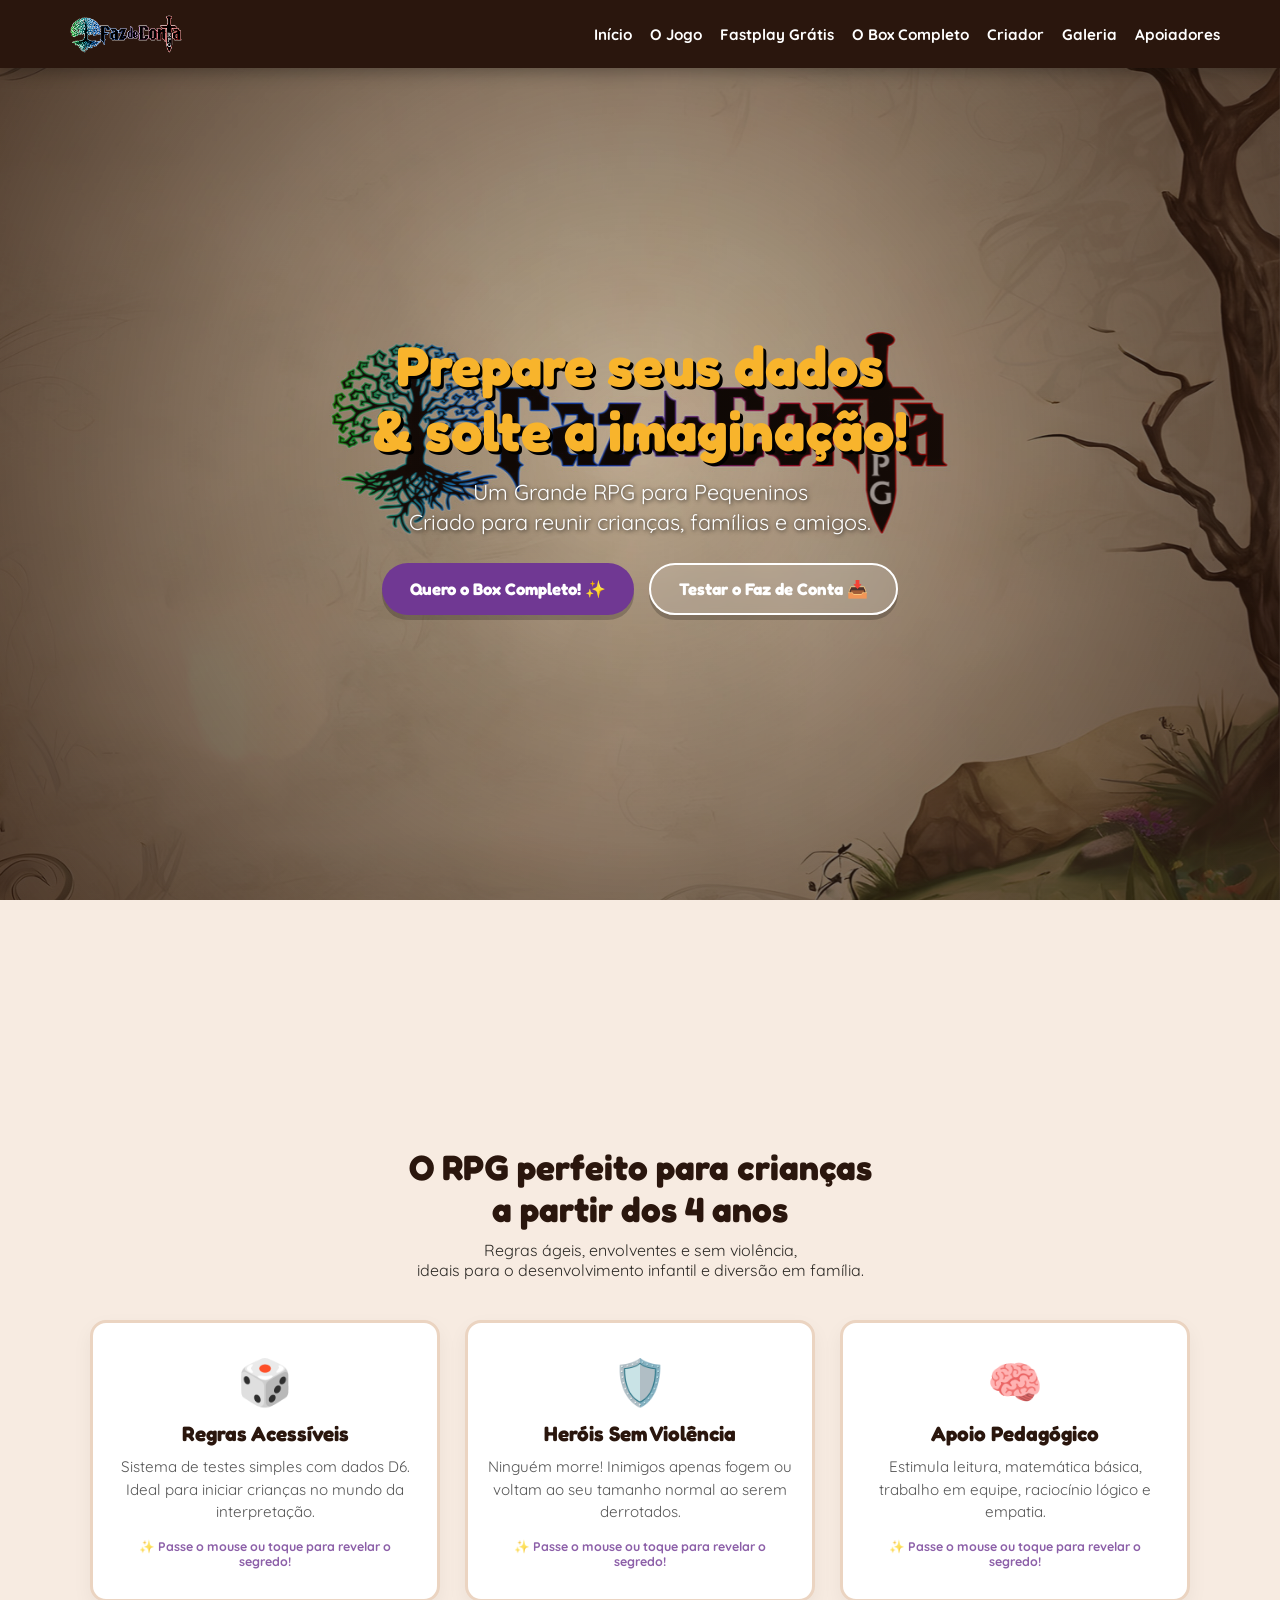
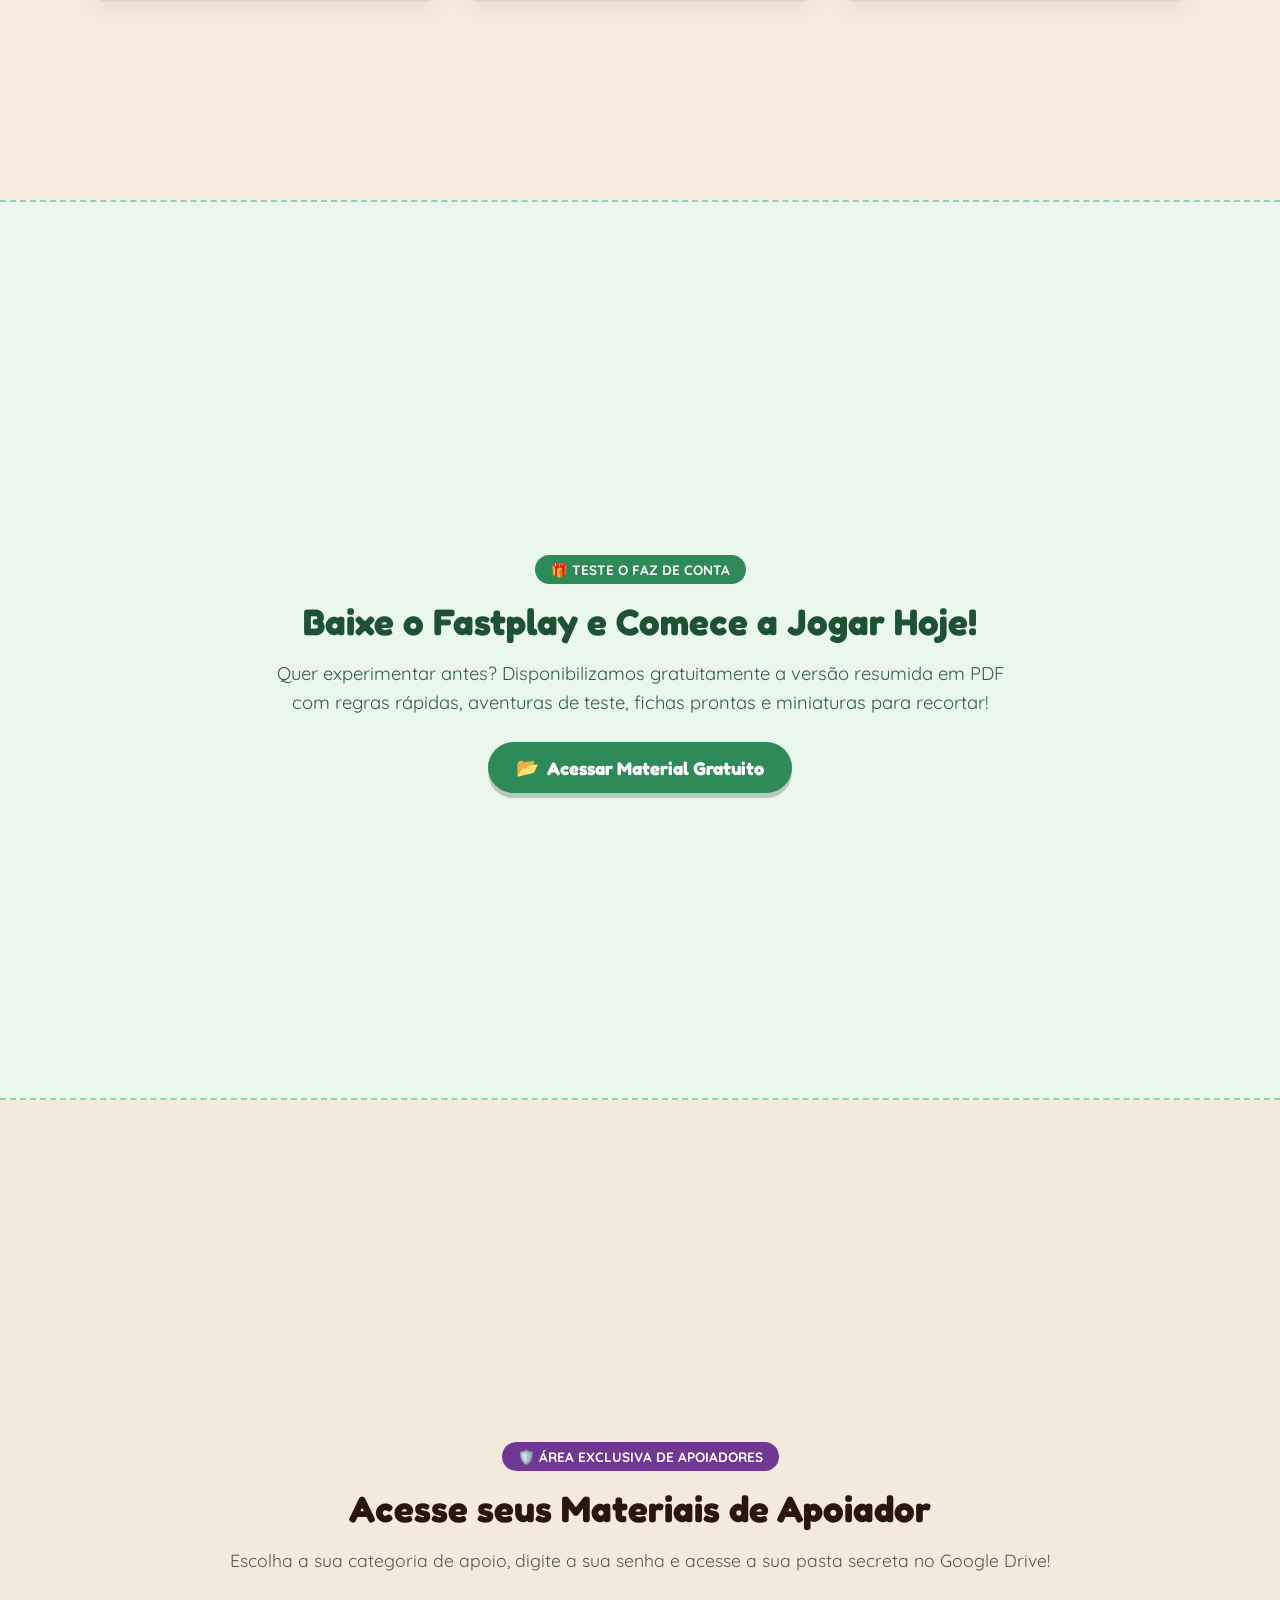
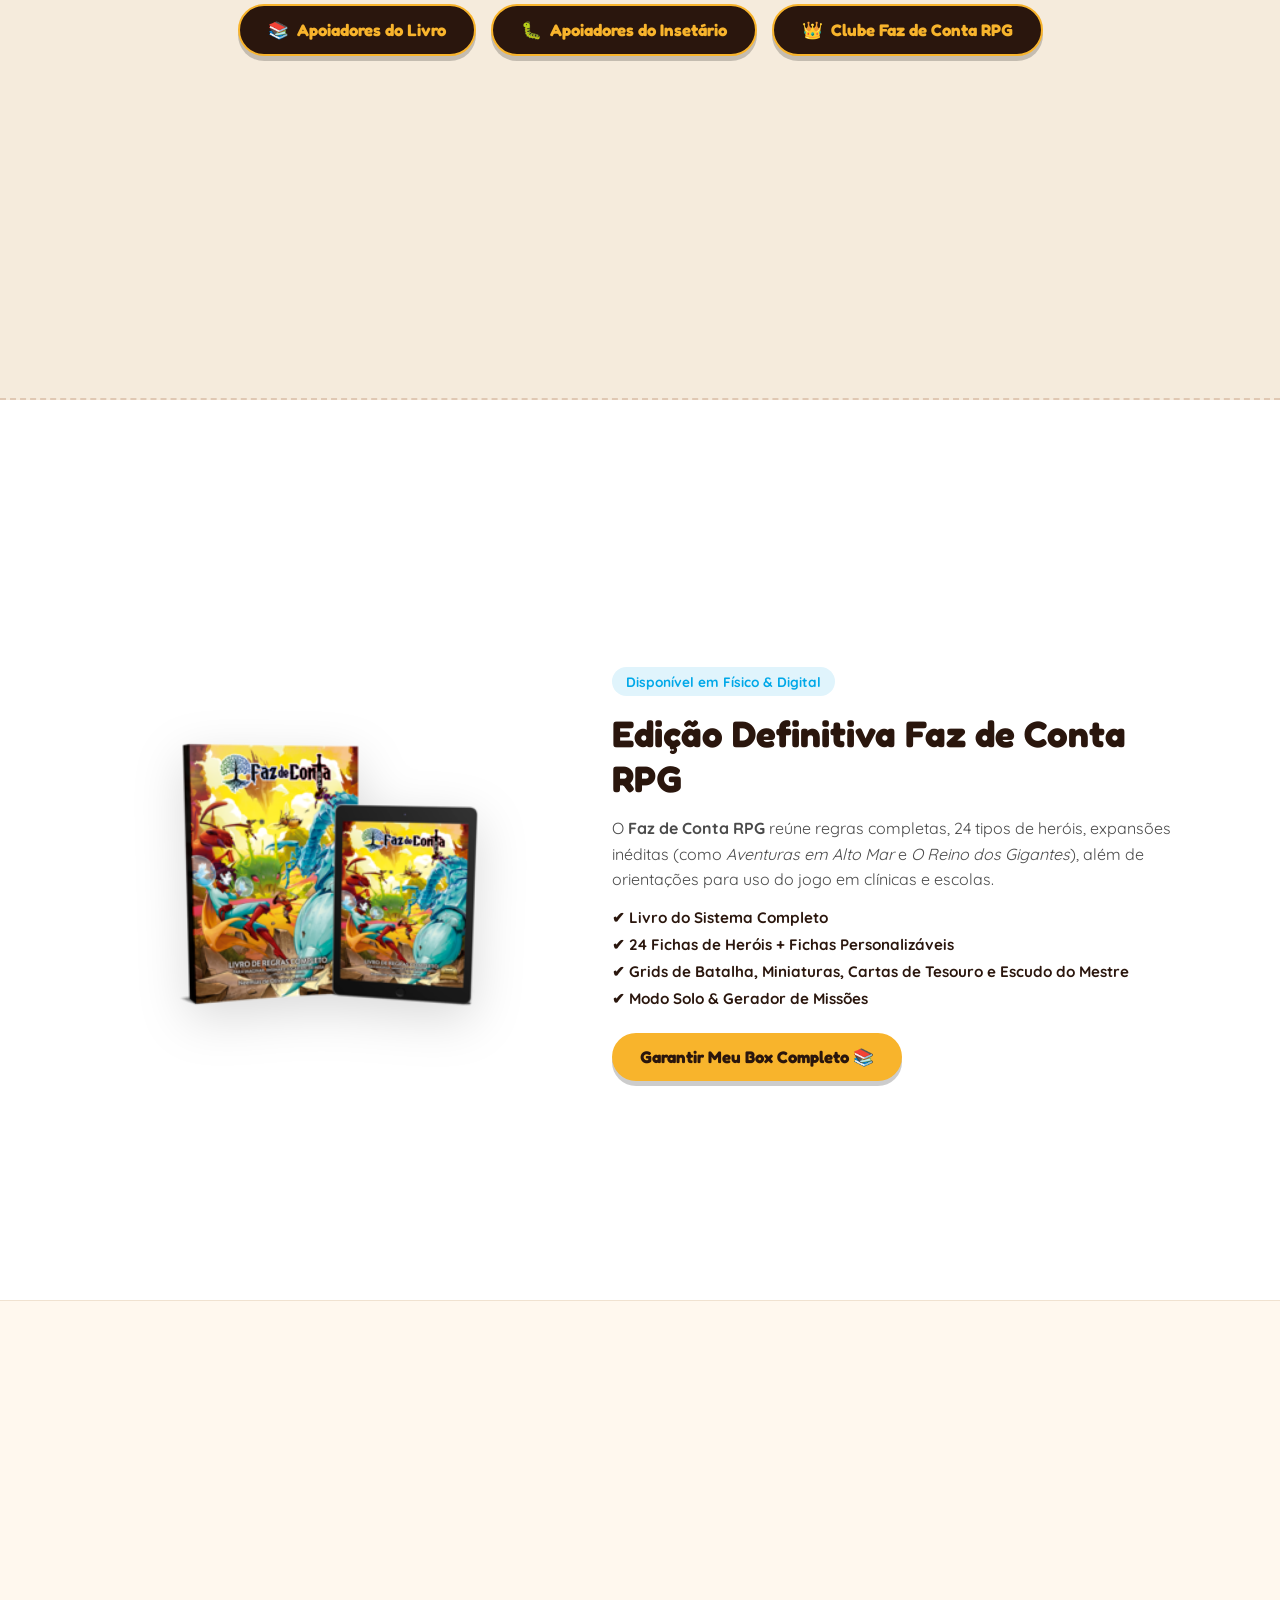
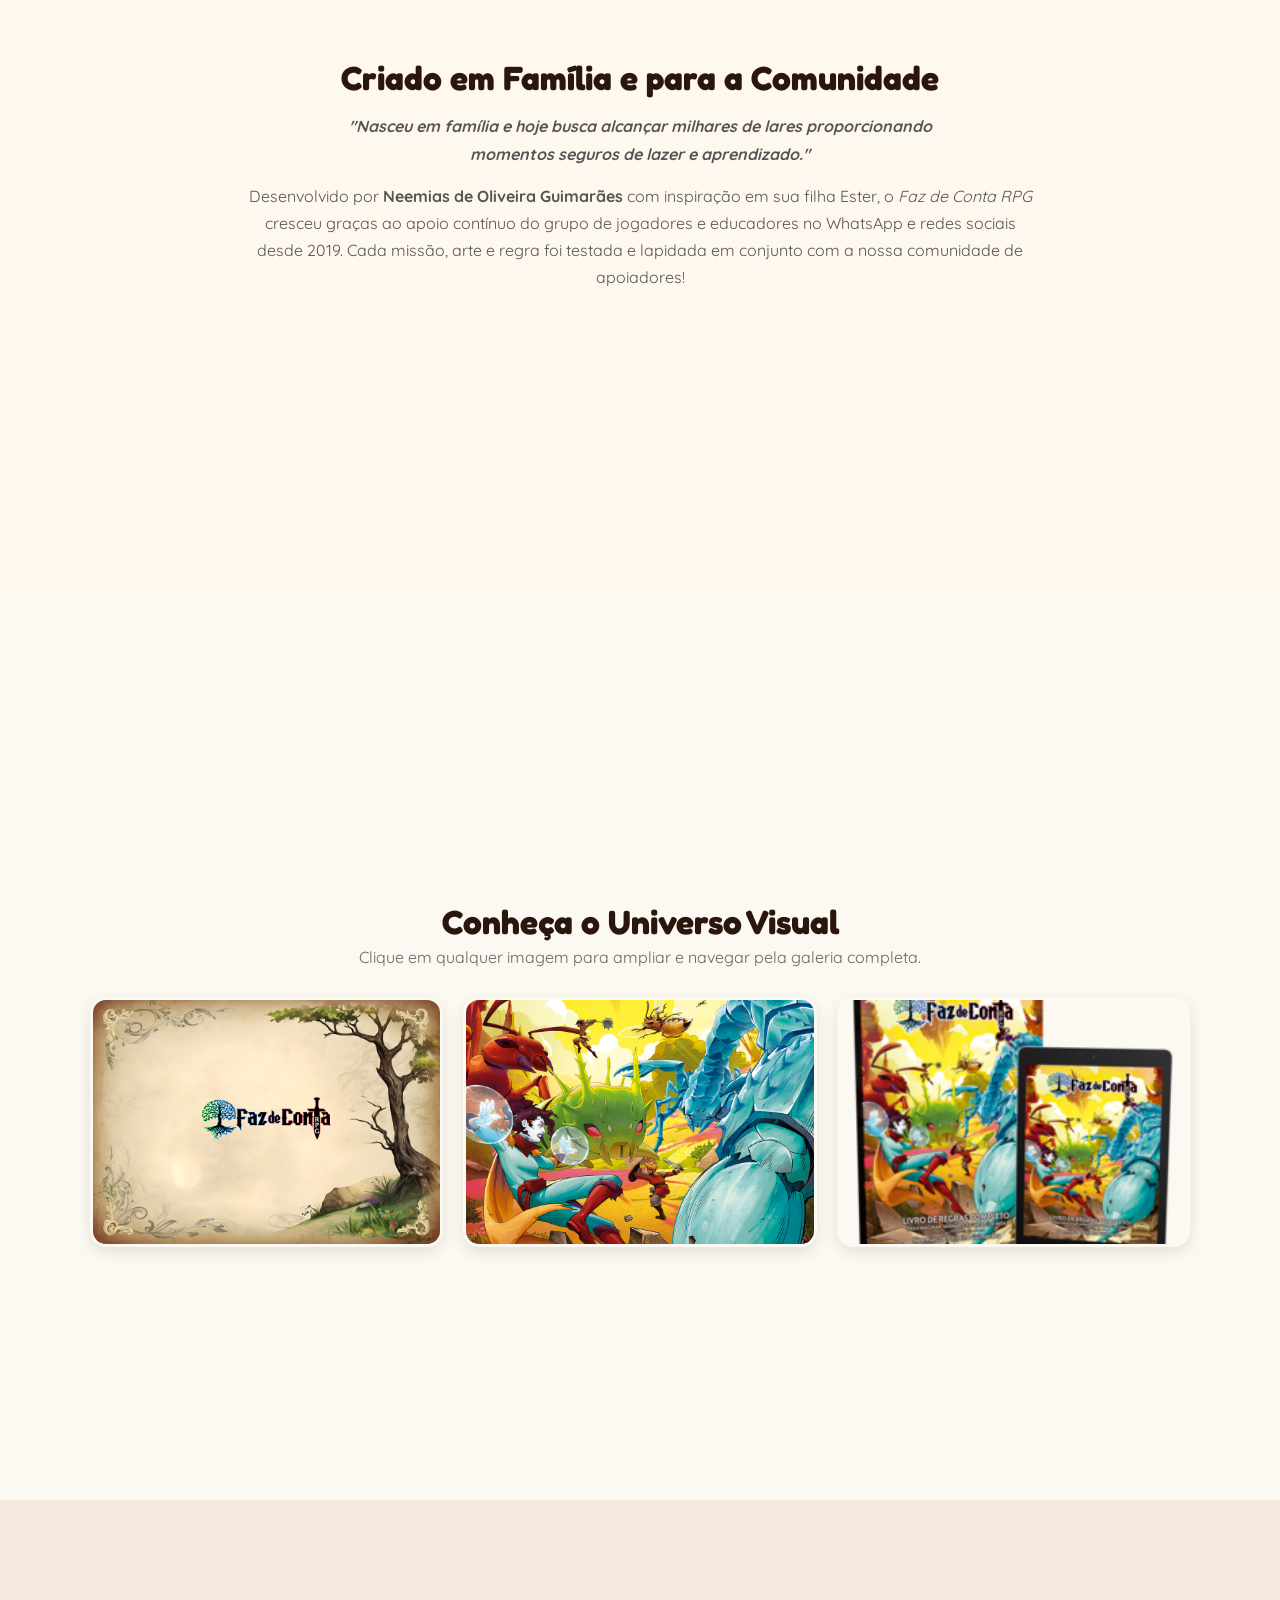
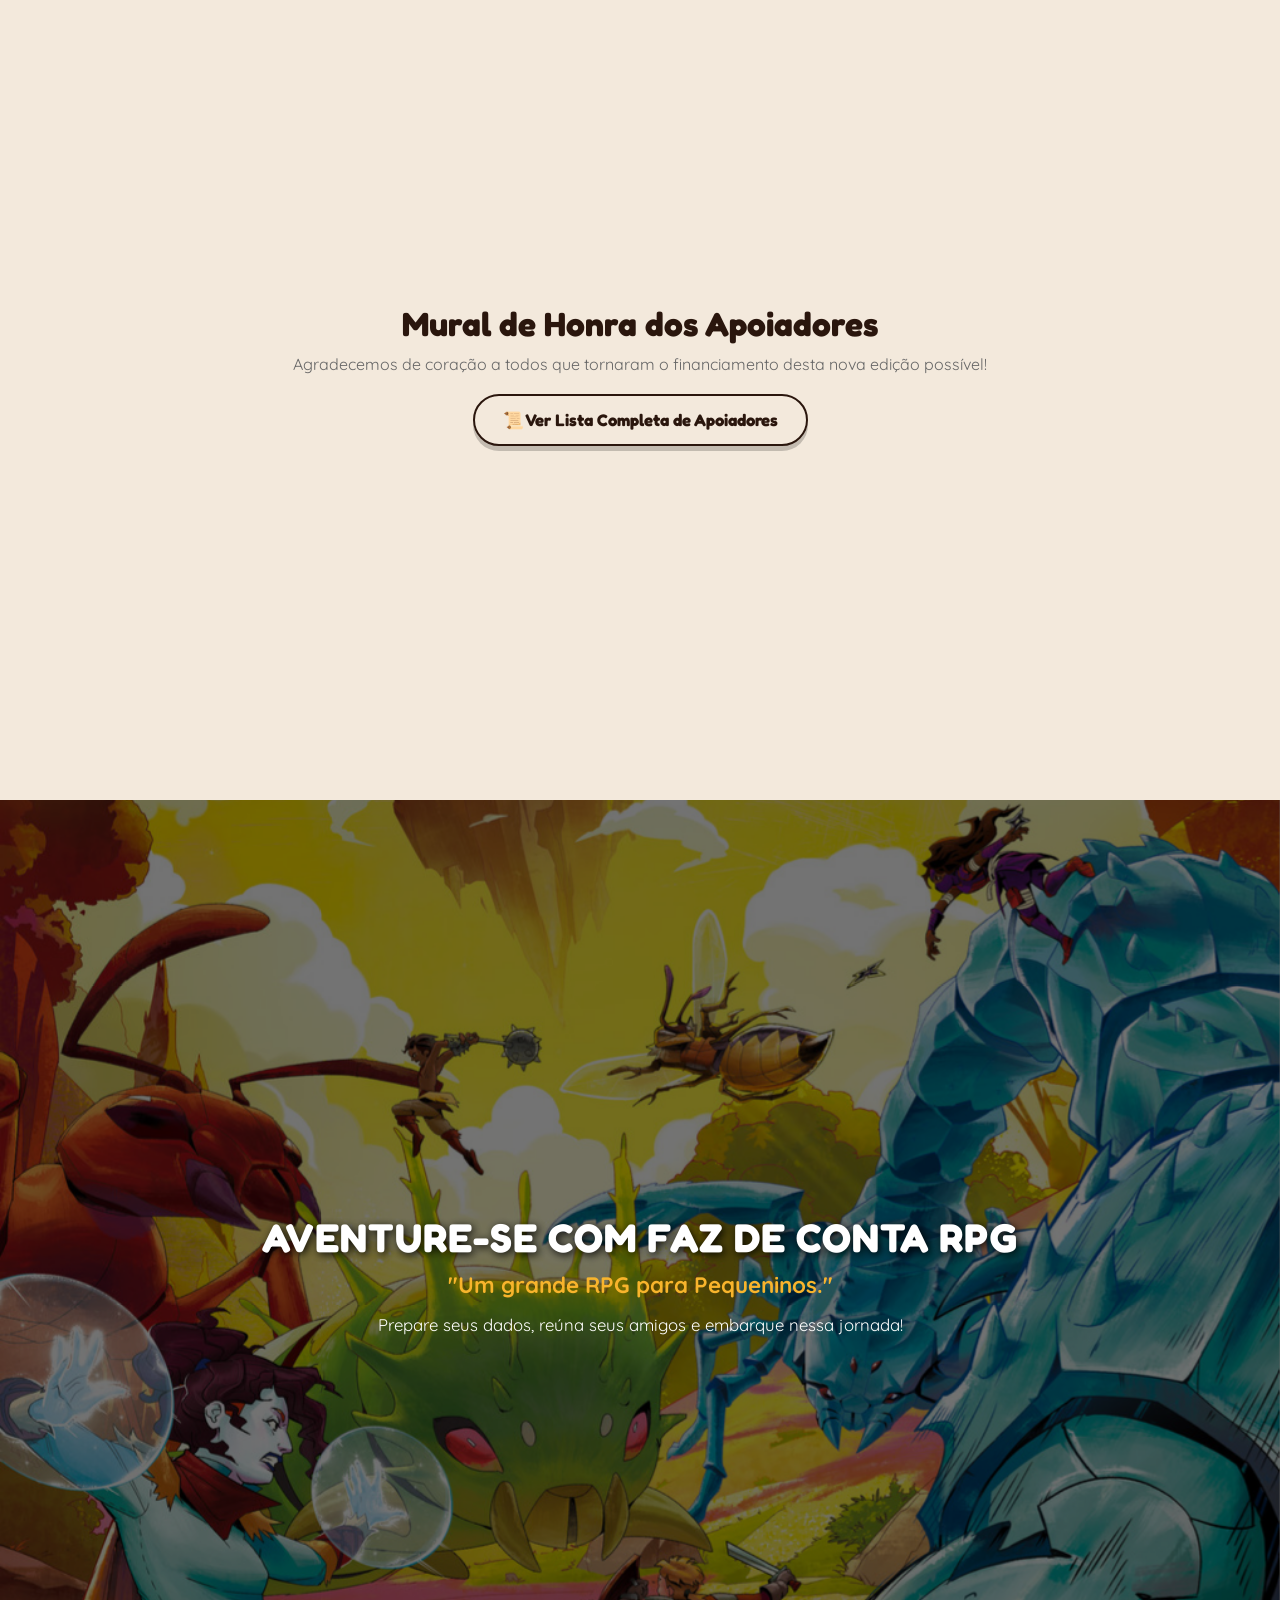
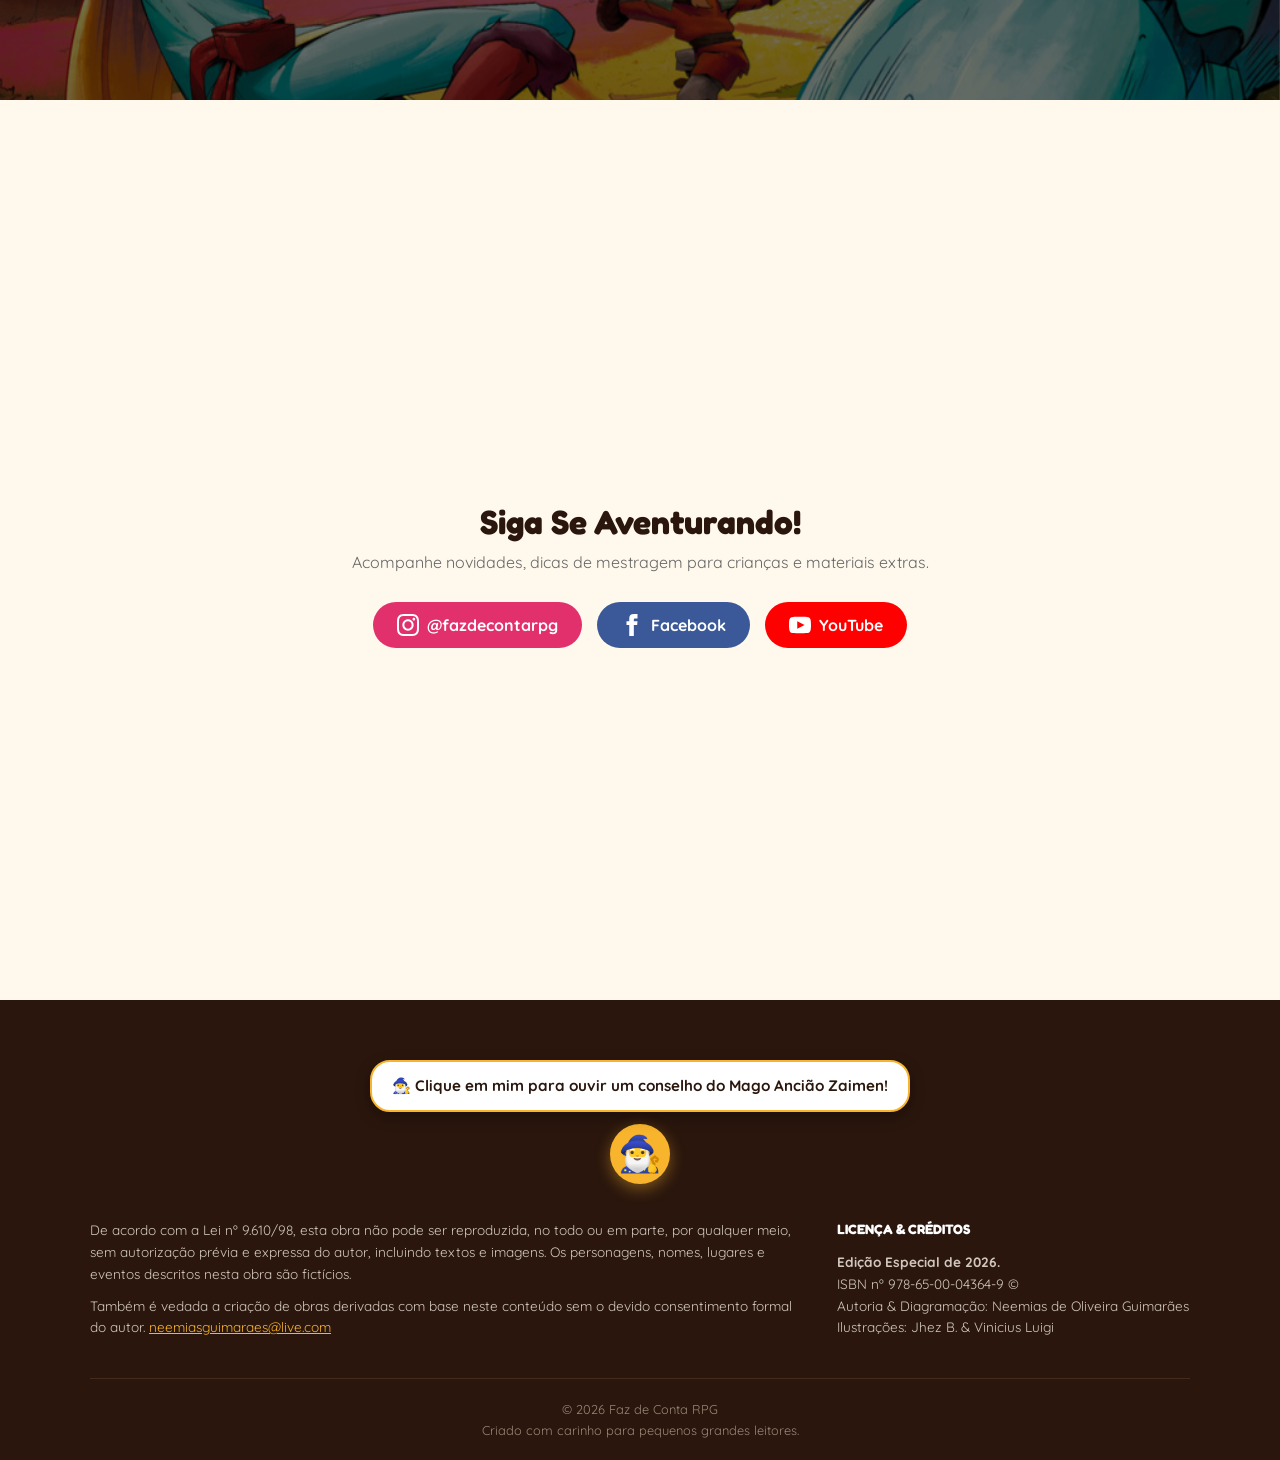
==== commit 7056a790: "a" ====
--- a/index.html
+++ b/index.html
@@ -100,6 +100,47 @@
       </a>
     </div>
   </section>
+
+  <!-- 4.1 Seção de Links Exclusivos para Apoiadores (Área Protegida) -->
+  <section class="supporters-access-section" id="area-apoiadores">
+    <div class="section-container supporters-access-wrapper">
+      <div class="supporters-badge">🛡️ ÁREA EXCLUSIVA DE APOIADORES</div>
+      <h2>Acesse seus Materiais de Apoiador</h2>
+      <p>Escolha a sua categoria de apoio, digite a sua senha e acesse a sua pasta secreta no Google Drive!</p>
+
+      <div class="supporters-buttons-grid">
+        <!-- Botão 1: Apoiadores do Livro -->
+        <button class="cta-button supporter-btn" data-supporter-type="livro">
+          <span class="icon">📚</span> Apoiadores do Livro
+        </button>
+
+        <!-- Botão 2: Apoiadores do Insetário -->
+        <button class="cta-button supporter-btn" data-supporter-type="insetario">
+          <span class="icon">🐛</span> Apoiadores do Insetário
+        </button>
+
+        <!-- Botão 3: Clube Faz de Conta RPG -->
+        <button class="cta-button supporter-btn" data-supporter-type="clube">
+          <span class="icon">👑</span> Clube Faz de Conta RPG
+        </button>
+      </div>
+    </div>
+  </section>
+
+  <!-- MODAL DE SENHA DE APOIADOR -->
+  <div class="modal-overlay" id="passwordModal">
+    <div class="modal-content password-modal-content">
+      <button class="close-modal" id="closePasswordModal">&times;</button>
+      <h3 id="supporterModalTitle">Acesso de Apoiador</h3>
+      <p class="modal-intro">Digite a senha secreta fornecida no seu apoio para liberar o link do Google Drive:</p>
+      
+      <form id="supporterPasswordForm" class="password-form">
+        <input type="password" id="supporterPasswordInput" placeholder="Digite sua senha secreta..." required autocomplete="off">
+        <p id="passwordErrorMessage" class="password-error-message"></p>
+        <button type="submit" class="cta-button primary-btn full-width-btn">🔓 Validar e Acessar Drive</button>
+      </form>
+    </div>
+  </div>
 
   <!-- 5. Apresentação do Produto / Box Completo -->
   <section class="product-showcase" id="garanta-ja">
@@ -434,11 +475,11 @@
           <svg viewBox="0 0 24 24" width="22" height="22" fill="currentColor"><path d="M12 2.163c3.204 0 3.584.012 4.85.07 3.252.148 4.771 1.691 4.919 4.919.058 1.265.069 1.645.069 4.849 0 3.205-.012 3.584-.069 4.849-.149 3.225-1.664 4.771-4.919 4.919-1.266.058-1.644.07-4.85.07-3.204 0-3.584-.012-4.849-.07-3.26-.149-4.771-1.699-4.919-4.92-.058-1.265-.07-1.644-.07-4.849 0-3.204.013-3.583.07-4.849.149-3.227 1.664-4.771 4.919-4.919 1.266-.057 1.645-.069 4.849-.069zm0-2.163c-3.259 0-3.667.014-4.947.072-4.358.2-6.78 2.618-6.98 6.98-.059 1.281-.073 1.689-.073 4.948 0 3.259.014 3.668.072 4.948.2 4.358 2.618 6.78 6.98 6.98 1.281.058 1.689.072 4.948.072 3.259 0 3.668-.014 4.948-.072 4.354-.2 6.782-2.618 6.979-6.98.059-1.28.073-1.689.073-4.948 0-3.259-.014-3.667-.072-4.947-.196-4.354-2.617-6.78-6.979-6.98-1.281-.059-1.69-.073-4.949-.073zm0 5.838c-3.403 0-6.162 2.759-6.162 6.162s2.759 6.163 6.162 6.163 6.162-2.759 6.162-6.163c0-3.403-2.759-6.162-6.162-6.162zm0 10.162c-2.209 0-4-1.79-4-4 0-2.209 1.791-4 4-4s4 1.791 4 4c0 2.21-1.791 4-4 4zm6.406-11.845c-.796 0-1.441.645-1.441 1.44s.645 1.44 1.441 1.44c.795 0 1.439-.645 1.439-1.44s-.644-1.44-1.439-1.44z"/></svg>
           @fazdecontarpg
         </a>
-        <!-- <a href="#" class="social-btn facebook" aria-label="Facebook">
+        <a href="https://www.facebook.com/fazdecontarpg/"  target="_blank" class="social-btn facebook" aria-label="Facebook">
           <svg viewBox="0 0 24 24" width="22" height="22" fill="currentColor"><path d="M9 8H6v4h3v12h5V12h3.642L18 8h-4V6.333C14 5.374 14.5 5 15.5 5H18V0h-3.808C10.592 0 9 1.583 9 4.615V8z"/></svg>
           Facebook
-        </a> -->
-        <a href="https://www.youtube.com/@fazdeconta-rpg" class="social-btn youtube" aria-label="YouTube">
+        </a>
+        <a href="https://www.youtube.com/@fazdeconta-rpg"  target="_blank" class="social-btn youtube" aria-label="YouTube">
           <svg viewBox="0 0 24 24" width="22" height="22" fill="currentColor"><path d="M19.615 3.184c-3.604-.246-11.631-.245-15.23 0-3.897.266-4.356 2.62-4.385 8.816.029 6.185.484 8.549 4.385 8.816 3.6.245 11.626.246 15.23 0 3.897-.266 4.356-2.62 4.385-8.816-.029-6.185-.484-8.549-4.385-8.816zm-10.615 12.816v-8l8 3.993-8 4.007z"/></svg>
           YouTube
         </a>
@@ -472,8 +513,11 @@
       </div>
     </div>
     <div class="footer-bottom">
-      <p>&copy; 2026 Faz de Conta RPG — Criado com carinho para pequenos grandes leitores.</p>
-    </div>
+      <p>&copy; 2026 Faz de Conta RPG <br> Criado com carinho para pequenos grandes leitores.</p>
+
+    </div>
+
+    
   </footer>
 
   <script src="script.js"></script>
--- a/styles.css
+++ b/styles.css
@@ -1092,4 +1092,99 @@
   .product-img {
     max-width: 230px;
   }
+}
+
+/* Seção de Apoiadores Exclusivos */
+.supporters-access-section {
+  background-color: #f5ebdc;
+  border-bottom: 2px dashed #e0c8b3;
+  text-align: center;
+  padding: clamp(40px, 8vw, 70px) 20px;
+}
+
+.supporters-access-wrapper {
+  max-width: 850px;
+}
+
+.supporters-badge {
+  display: inline-block;
+  background: var(--accent-purple);
+  color: #fff;
+  font-weight: bold;
+  padding: 6px 16px;
+  border-radius: 20px;
+  font-size: 0.85rem;
+  margin-bottom: 15px;
+}
+
+.supporters-access-section h2 {
+  font-size: clamp(1.8rem, 4vw, 2.3rem);
+  color: var(--dark-wood);
+  margin-bottom: 15px;
+}
+
+.supporters-access-section p {
+  font-size: clamp(1rem, 2vw, 1.1rem);
+  line-height: 1.6;
+  color: #555;
+  margin-bottom: 30px;
+}
+
+.supporters-buttons-grid {
+  display: flex;
+  gap: 15px;
+  justify-content: center;
+  flex-wrap: wrap;
+}
+
+.supporter-btn {
+  background-color: var(--dark-wood);
+  color: var(--primary-yellow);
+  border: 2px solid var(--primary-yellow);
+  font-size: 1.05rem;
+}
+
+.supporter-btn:hover {
+  background-color: #3d2013;
+  color: #fff;
+}
+
+/* Form de Senha da Modal */
+.password-modal-content {
+  max-width: 480px;
+  text-align: center;
+}
+
+.password-form {
+  display: flex;
+  flex-direction: column;
+  gap: 15px;
+  margin-top: 10px;
+}
+
+.password-form input[type="password"] {
+  width: 100%;
+  padding: 14px 18px;
+  border: 2px solid #ebd4c1;
+  border-radius: 12px;
+  font-size: 1rem;
+  font-family: inherit;
+  outline: none;
+  transition: border-color 0.2s;
+  text-align: center;
+}
+
+.password-form input[type="password"]:focus {
+  border-color: var(--accent-purple);
+}
+
+.password-error-message {
+  color: #d9534f;
+  font-weight: bold;
+  font-size: 0.88rem;
+  min-height: 20px;
+}
+
+.full-width-btn {
+  width: 100%;
 }
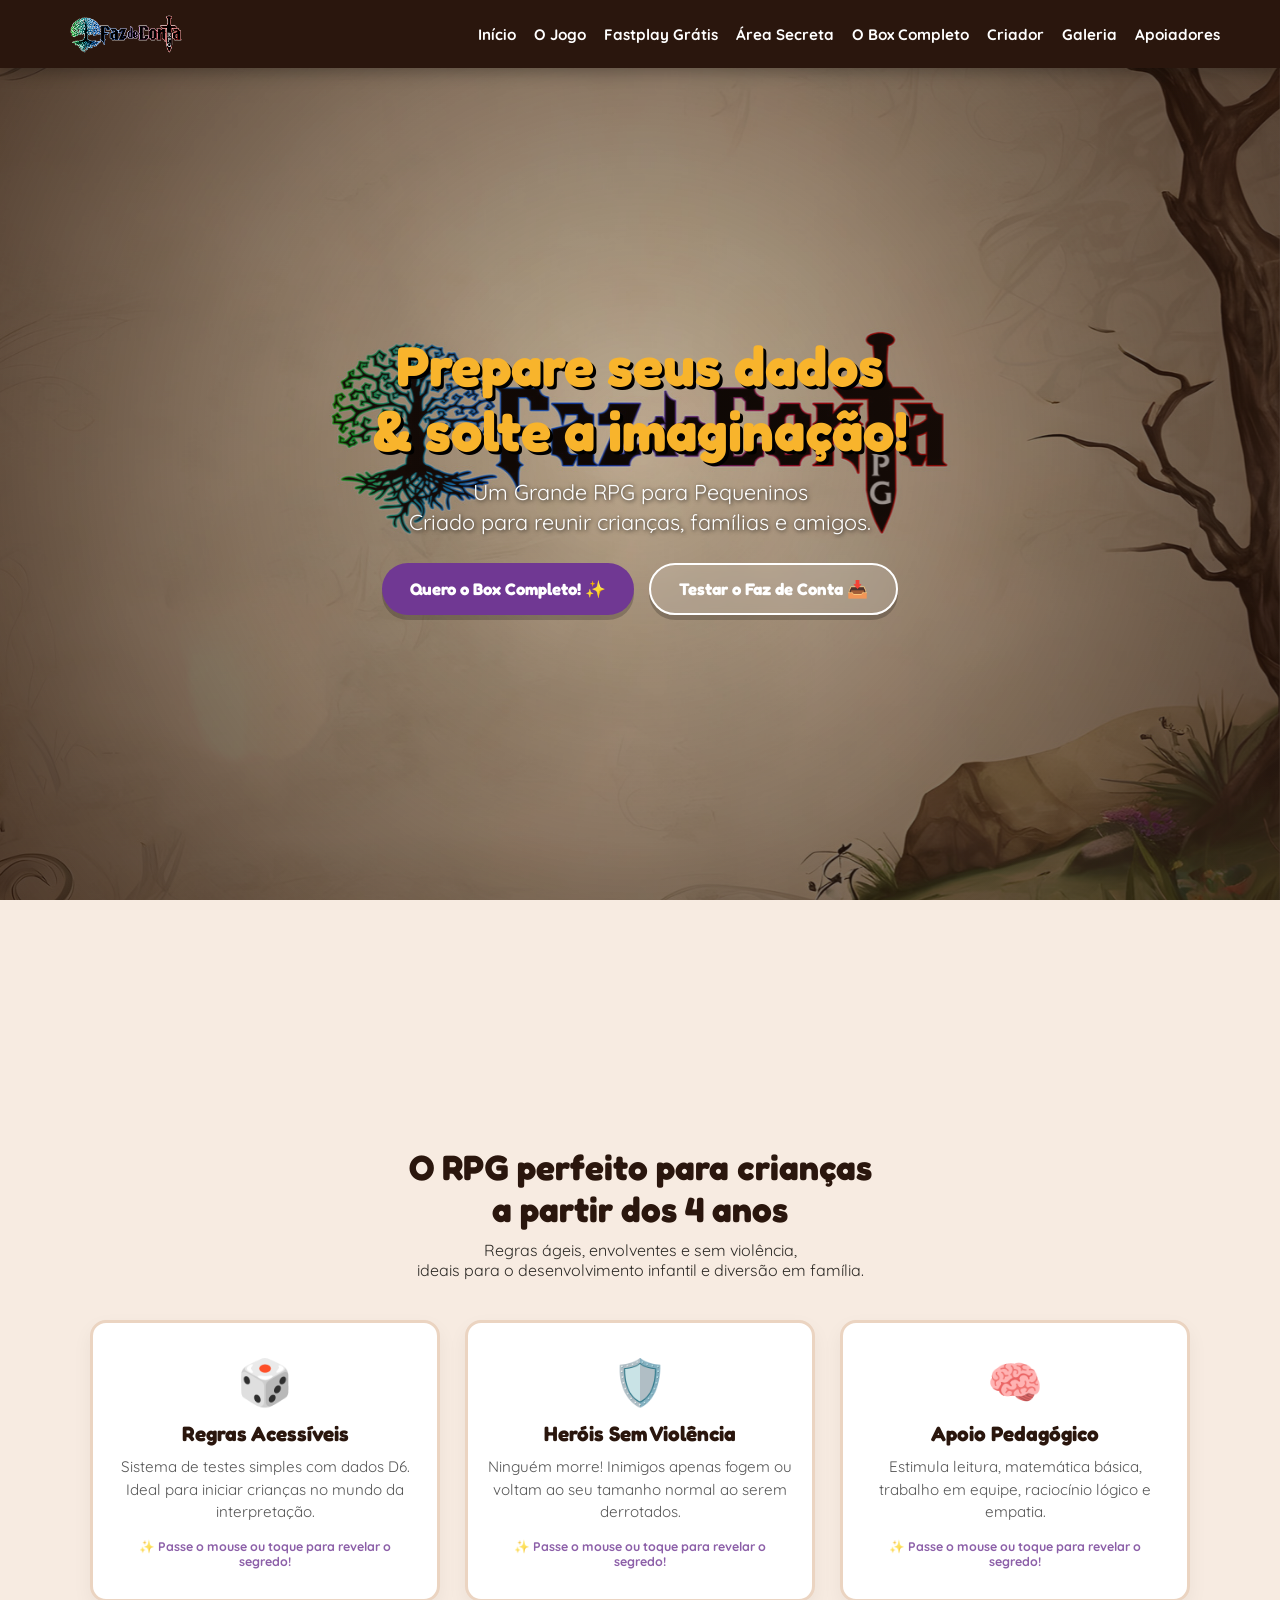
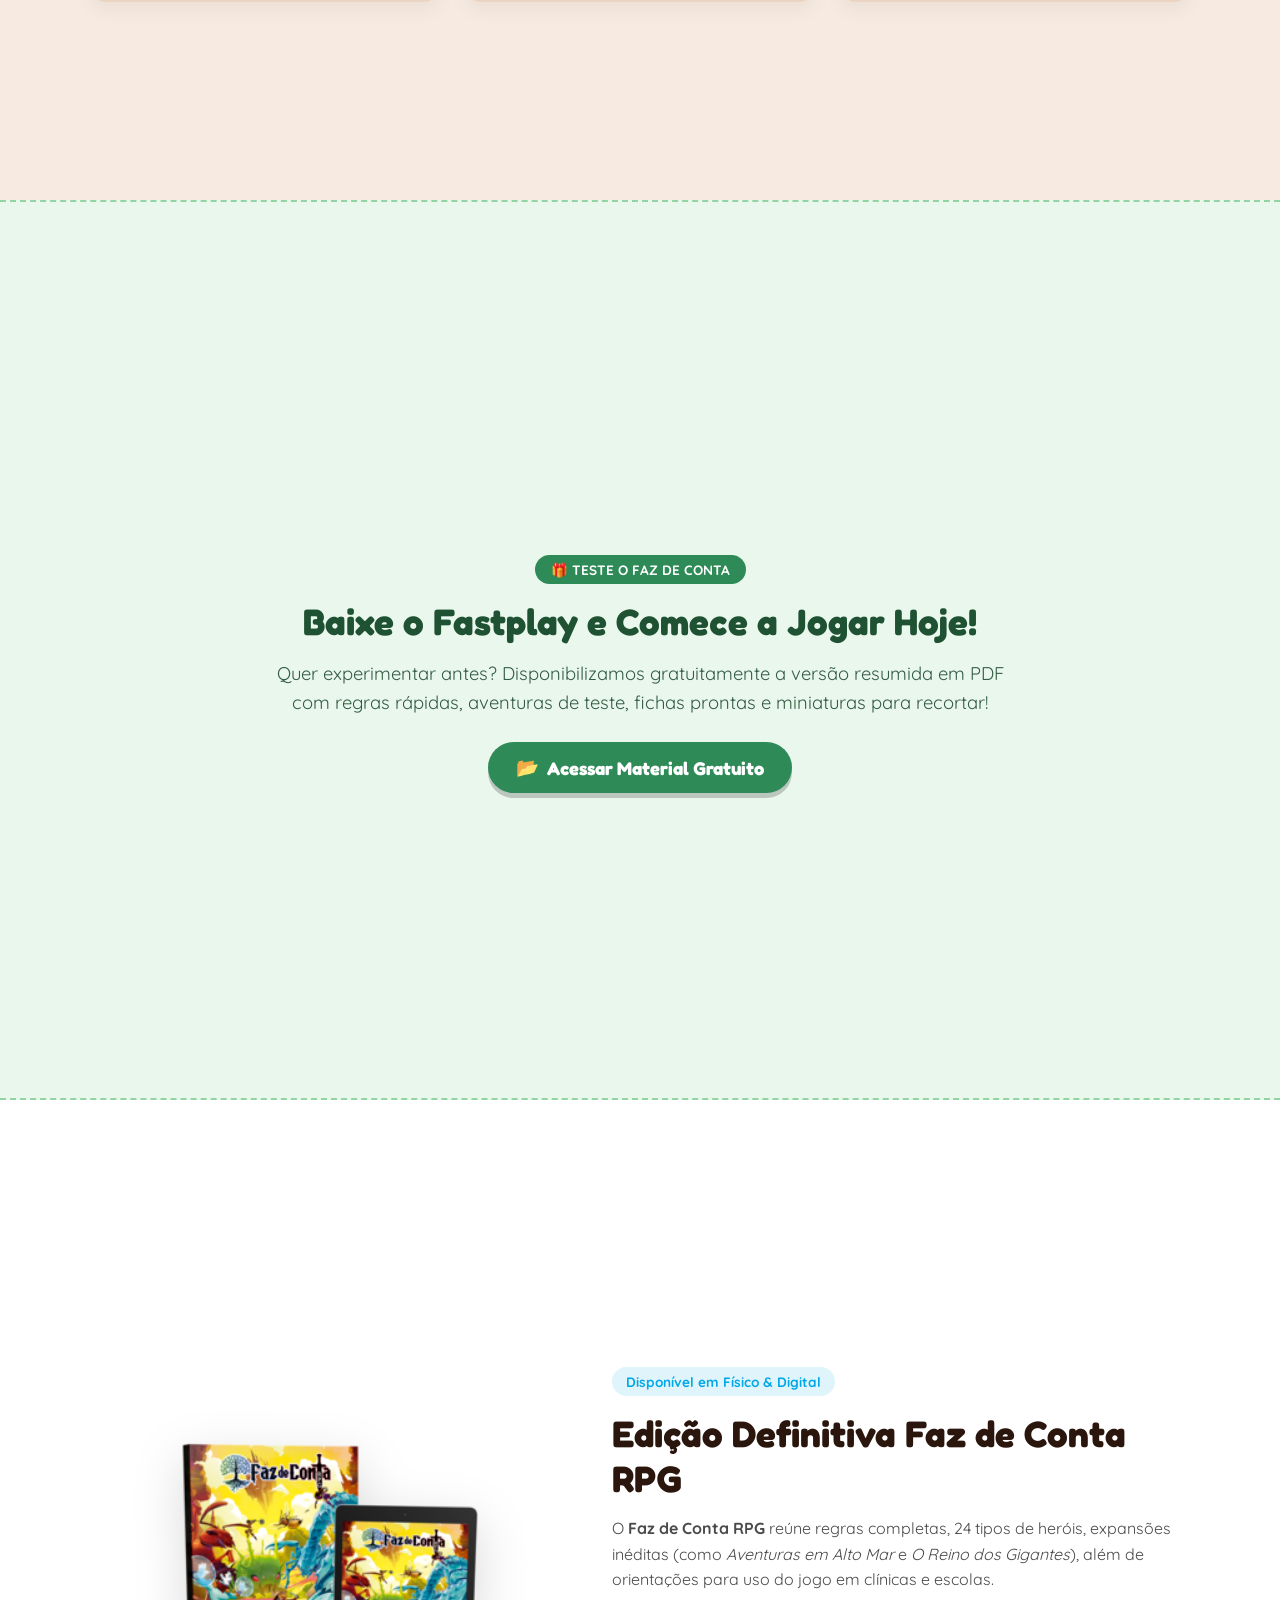
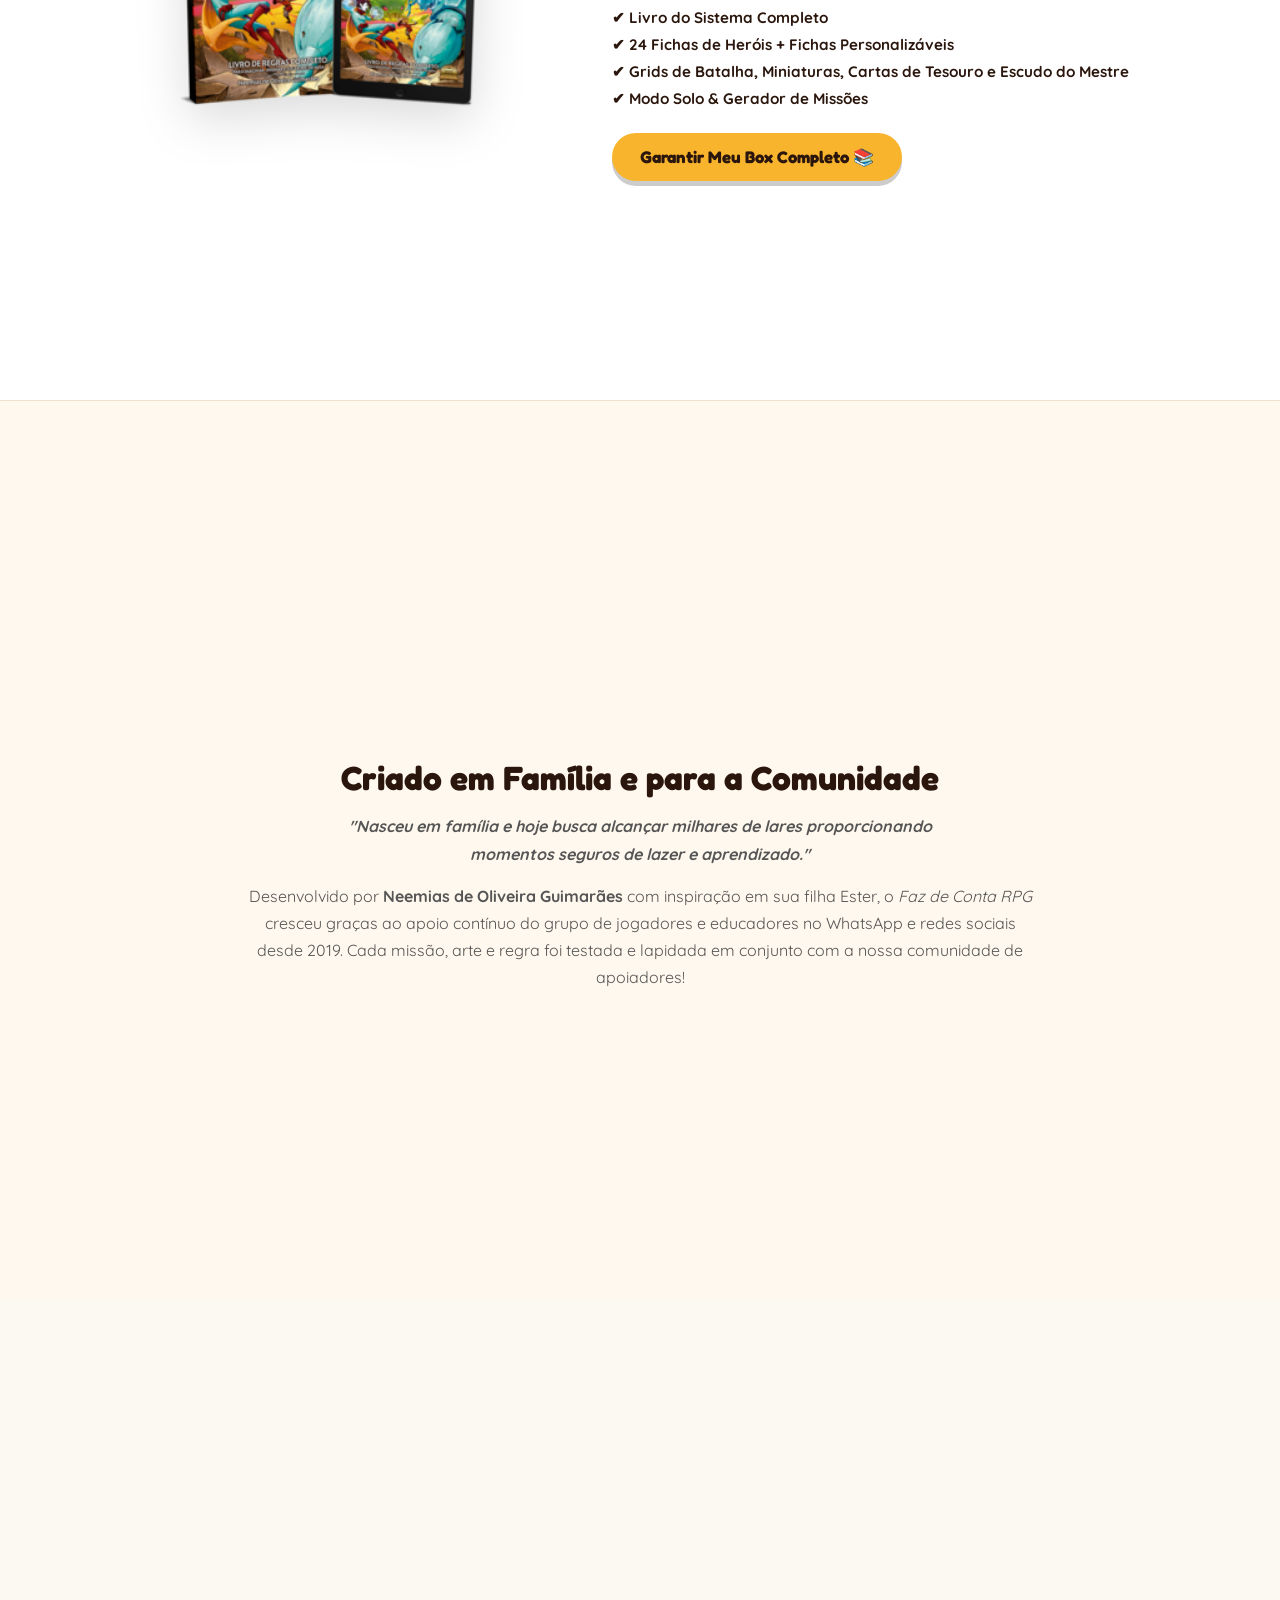
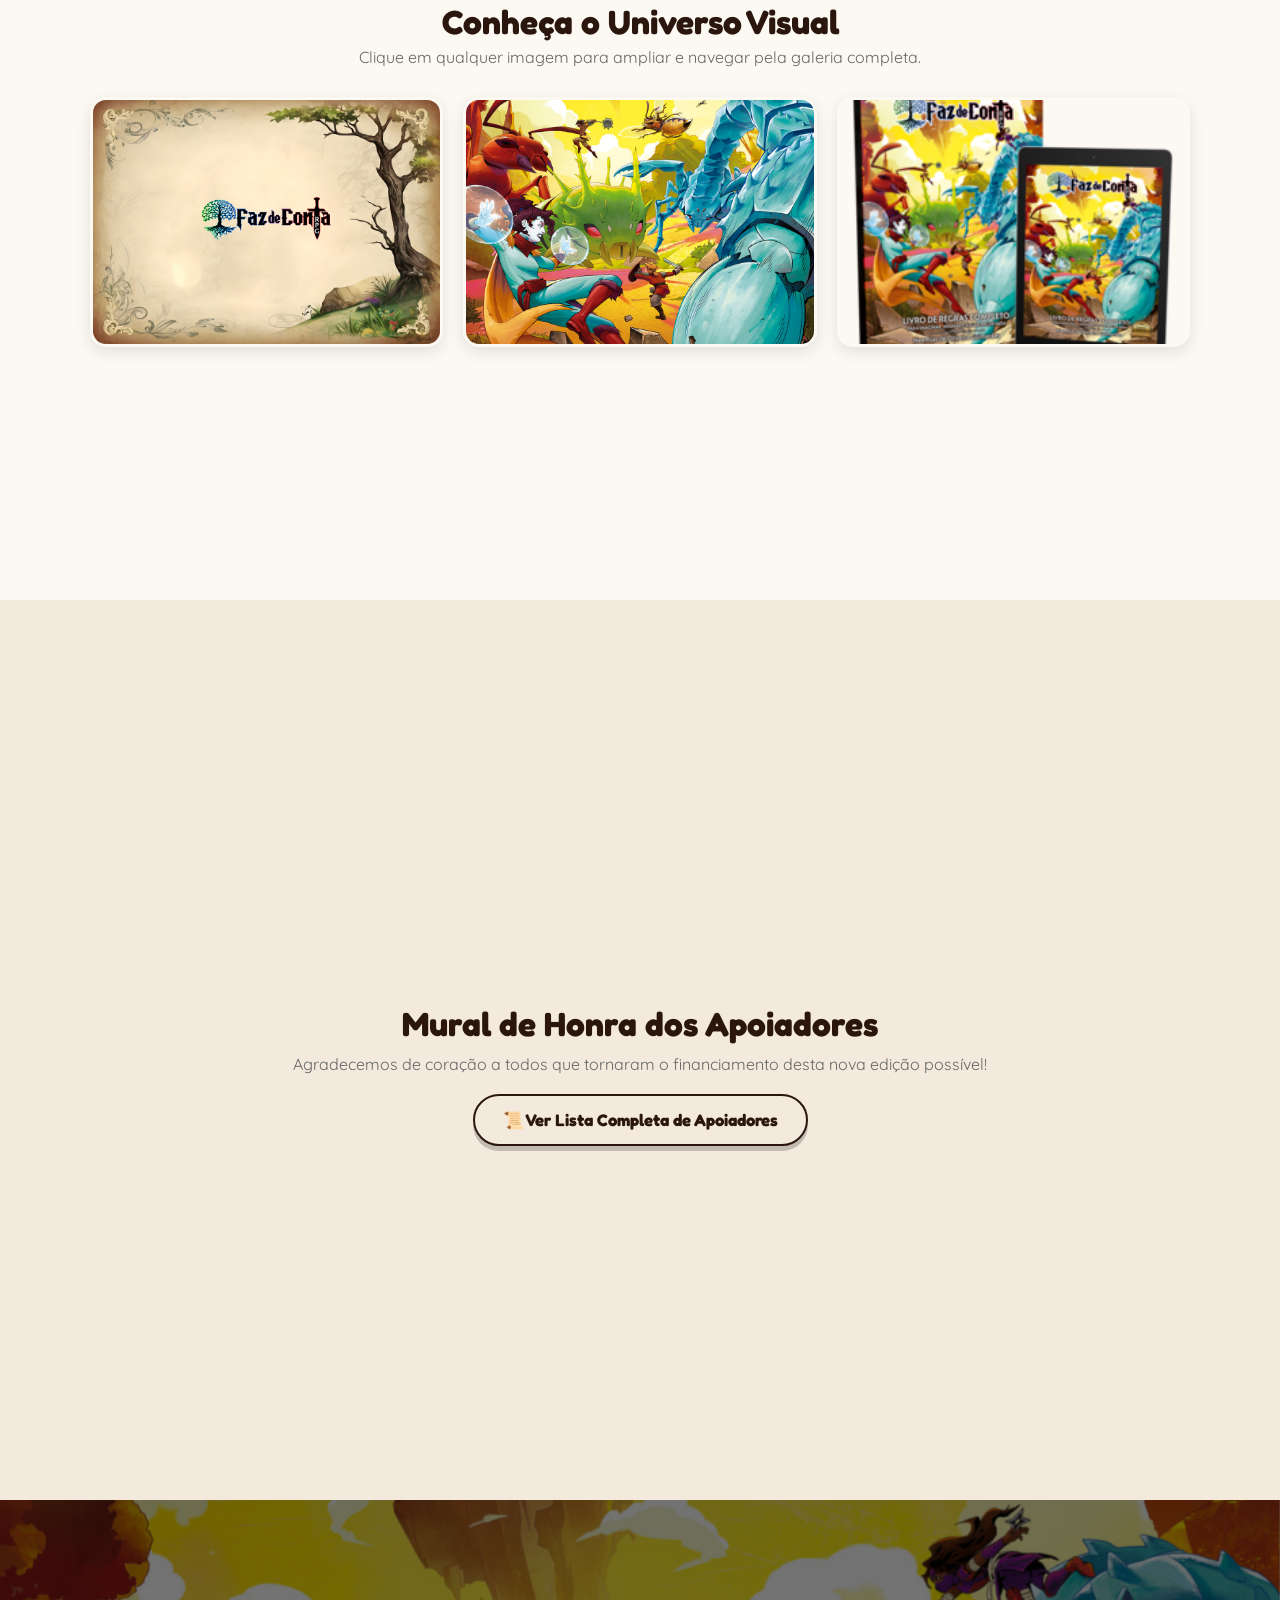
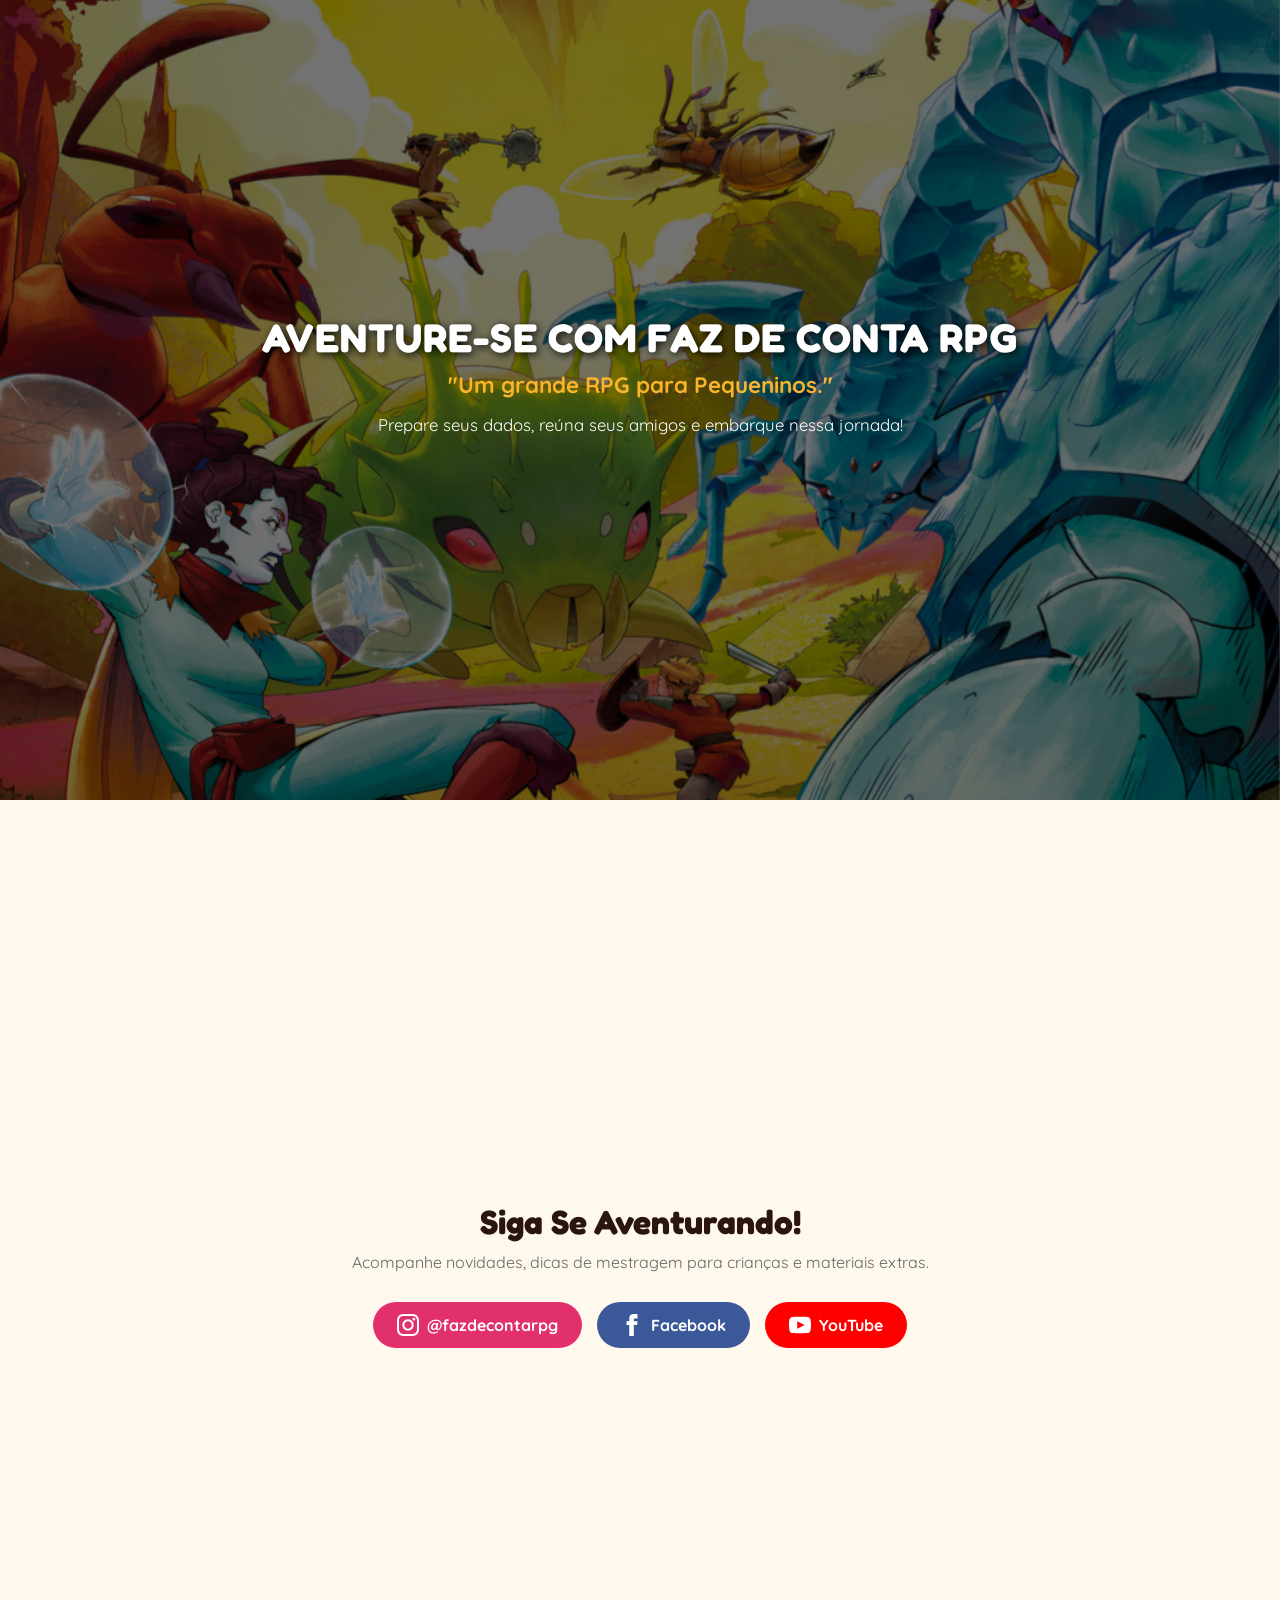
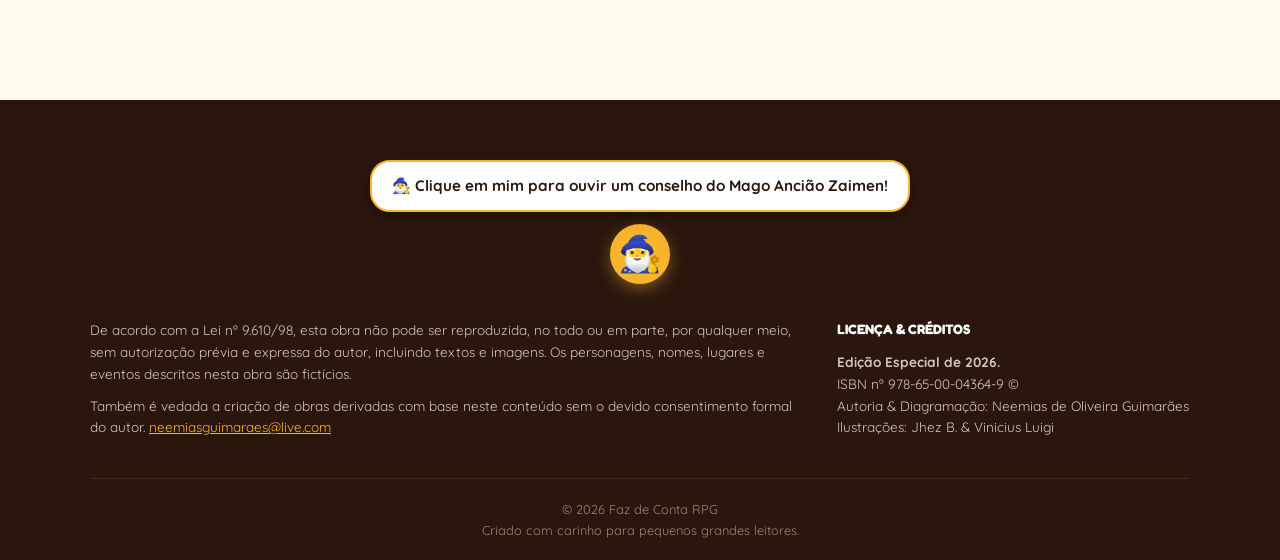
==== commit a80bfca3: "Update index.html" ====
--- a/index.html
+++ b/index.html
@@ -25,6 +25,7 @@
         <a href="#inicio">Início</a>
         <a href="#sobre">O Jogo</a>
         <a href="#material-gratuito">Fastplay Grátis</a>
+        <a href="#area-apoiadores">Área Secreta</a>
         <a href="#garanta-ja">O Box Completo</a>
         <a href="#autoria">Criador</a>
         <a href="#galeria">Galeria</a>
@@ -43,15 +44,6 @@
       <h1 class="bounce-title">Prepare seus dados<br> &amp; solte a imaginação!</h1>
       <p class="hero-subtitle">Um Grande RPG para Pequeninos <br> Criado para reunir crianças, famílias e amigos.</p>
       
-      <!-- Mini-jogo do Dado Mágico no Hero -->
-      <!-- <div class="dice-interactive-box">
-        <button id="rollDiceBtn" class="dice-btn" title="Clique para rolar o dado!">
-          <span class="dice-icon" id="diceIcon">🎲</span>
-          <span class="dice-text">Rolar Dado da Aventura</span>
-        </button>
-        <div id="diceResult" class="dice-result-popup">Clique no dado para testar sua sorte! ✨</div>
-      </div> -->
-
       <div class="hero-btns">
         <a href="https://meeplestarter.com.br/boxfazdecontarpg" target="_blank" rel="noopener noreferrer" class="cta-button primary-btn">Quero o Box Completo! ✨</a>
         <a href="https://drive.google.com/drive/folders/1qz0jfiT5oewSKRBqOUMOt2efm2OsnN6R" target="_blank" rel="noopener noreferrer" class="cta-button outline-btn">Testar o Faz de Conta 📥</a>
@@ -59,7 +51,7 @@
     </div>
   </section>
 
-  <!-- 3. Sobre o Jogo / Diferenciais (com Rolagens de Revelação) -->
+  <!-- 3. Sobre o Jogo / Diferenciais -->
   <section class="about-section" id="sobre">
     <div class="section-container">
       <div class="about-header">
@@ -102,33 +94,30 @@
   </section>
 
   <!-- 4.1 Seção de Links Exclusivos para Apoiadores (Área Protegida) -->
-  <section class="supporters-access-section" id="area-apoiadores">
+  <!-- <section class="supporters-access-section" id="area-apoiadores">
     <div class="section-container supporters-access-wrapper">
       <div class="supporters-badge">🛡️ ÁREA EXCLUSIVA DE APOIADORES</div>
       <h2>Acesse seus Materiais de Apoiador</h2>
       <p>Escolha a sua categoria de apoio, digite a sua senha e acesse a sua pasta secreta no Google Drive!</p>
 
       <div class="supporters-buttons-grid">
-        <!-- Botão 1: Apoiadores do Livro -->
         <button class="cta-button supporter-btn" data-supporter-type="livro">
           <span class="icon">📚</span> Apoiadores do Livro
         </button>
 
-        <!-- Botão 2: Apoiadores do Insetário -->
         <button class="cta-button supporter-btn" data-supporter-type="insetario">
           <span class="icon">🐛</span> Apoiadores do Insetário
         </button>
 
-        <!-- Botão 3: Clube Faz de Conta RPG -->
         <button class="cta-button supporter-btn" data-supporter-type="clube">
           <span class="icon">👑</span> Clube Faz de Conta RPG
         </button>
       </div>
     </div>
-  </section>
+  </section> -->
 
   <!-- MODAL DE SENHA DE APOIADOR -->
-  <div class="modal-overlay" id="passwordModal">
+  <!-- <div class="modal-overlay" id="passwordModal">
     <div class="modal-content password-modal-content">
       <button class="close-modal" id="closePasswordModal">&times;</button>
       <h3 id="supporterModalTitle">Acesso de Apoiador</h3>
@@ -140,7 +129,7 @@
         <button type="submit" class="cta-button primary-btn full-width-btn">🔓 Validar e Acessar Drive</button>
       </form>
     </div>
-  </div>
+  </div> -->
 
   <!-- 5. Apresentação do Produto / Box Completo -->
   <section class="product-showcase" id="garanta-ja">
@@ -227,10 +216,6 @@
     <div class="section-container">
       <h2>Mural de Honra dos Apoiadores</h2>
       <p>Agradecemos de coração a todos que tornaram o financiamento desta nova edição possível!</p>
-      
-      <!-- <div class="supporters-preview">
-        <span>Adeline Nascimento Ramos</span> • <span>Adam Bomb</span> • <span>@tres.lados.rpg</span> • <span>Adonias Pinheiro Pires</span> • <span>Aldo Caccavo de Araujo</span> • <span>Alessandro Cottica</span>...
-      </div> -->
 
       <button id="openSupportersModal" class="cta-button outline-dark-btn">
         📜 Ver Lista Completa de Apoiadores
@@ -475,11 +460,11 @@
           <svg viewBox="0 0 24 24" width="22" height="22" fill="currentColor"><path d="M12 2.163c3.204 0 3.584.012 4.85.07 3.252.148 4.771 1.691 4.919 4.919.058 1.265.069 1.645.069 4.849 0 3.205-.012 3.584-.069 4.849-.149 3.225-1.664 4.771-4.919 4.919-1.266.058-1.644.07-4.85.07-3.204 0-3.584-.012-4.849-.07-3.26-.149-4.771-1.699-4.919-4.92-.058-1.265-.07-1.644-.07-4.849 0-3.204.013-3.583.07-4.849.149-3.227 1.664-4.771 4.919-4.919 1.266-.057 1.645-.069 4.849-.069zm0-2.163c-3.259 0-3.667.014-4.947.072-4.358.2-6.78 2.618-6.98 6.98-.059 1.281-.073 1.689-.073 4.948 0 3.259.014 3.668.072 4.948.2 4.358 2.618 6.78 6.98 6.98 1.281.058 1.689.072 4.948.072 3.259 0 3.668-.014 4.948-.072 4.354-.2 6.782-2.618 6.979-6.98.059-1.28.073-1.689.073-4.948 0-3.259-.014-3.667-.072-4.947-.196-4.354-2.617-6.78-6.979-6.98-1.281-.059-1.69-.073-4.949-.073zm0 5.838c-3.403 0-6.162 2.759-6.162 6.162s2.759 6.163 6.162 6.163 6.162-2.759 6.162-6.163c0-3.403-2.759-6.162-6.162-6.162zm0 10.162c-2.209 0-4-1.79-4-4 0-2.209 1.791-4 4-4s4 1.791 4 4c0 2.21-1.791 4-4 4zm6.406-11.845c-.796 0-1.441.645-1.441 1.44s.645 1.44 1.441 1.44c.795 0 1.439-.645 1.439-1.44s-.644-1.44-1.439-1.44z"/></svg>
           @fazdecontarpg
         </a>
-        <a href="https://www.facebook.com/fazdecontarpg/"  target="_blank" class="social-btn facebook" aria-label="Facebook">
+        <a href="https://www.facebook.com/fazdecontarpg/" target="_blank" rel="noopener noreferrer" class="social-btn facebook" aria-label="Facebook">
           <svg viewBox="0 0 24 24" width="22" height="22" fill="currentColor"><path d="M9 8H6v4h3v12h5V12h3.642L18 8h-4V6.333C14 5.374 14.5 5 15.5 5H18V0h-3.808C10.592 0 9 1.583 9 4.615V8z"/></svg>
           Facebook
         </a>
-        <a href="https://www.youtube.com/@fazdeconta-rpg"  target="_blank" class="social-btn youtube" aria-label="YouTube">
+        <a href="https://www.youtube.com/@fazdeconta-rpg" target="_blank" rel="noopener noreferrer" class="social-btn youtube" aria-label="YouTube">
           <svg viewBox="0 0 24 24" width="22" height="22" fill="currentColor"><path d="M19.615 3.184c-3.604-.246-11.631-.245-15.23 0-3.897.266-4.356 2.62-4.385 8.816.029 6.185.484 8.549 4.385 8.816 3.6.245 11.626.246 15.23 0 3.897-.266 4.356-2.62 4.385-8.816-.029-6.185-.484-8.549-4.385-8.816zm-10.615 12.816v-8l8 3.993-8 4.007z"/></svg>
           YouTube
         </a>
@@ -514,10 +499,7 @@
     </div>
     <div class="footer-bottom">
       <p>&copy; 2026 Faz de Conta RPG <br> Criado com carinho para pequenos grandes leitores.</p>
-
-    </div>
-
-    
+    </div>
   </footer>
 
   <script src="script.js"></script>
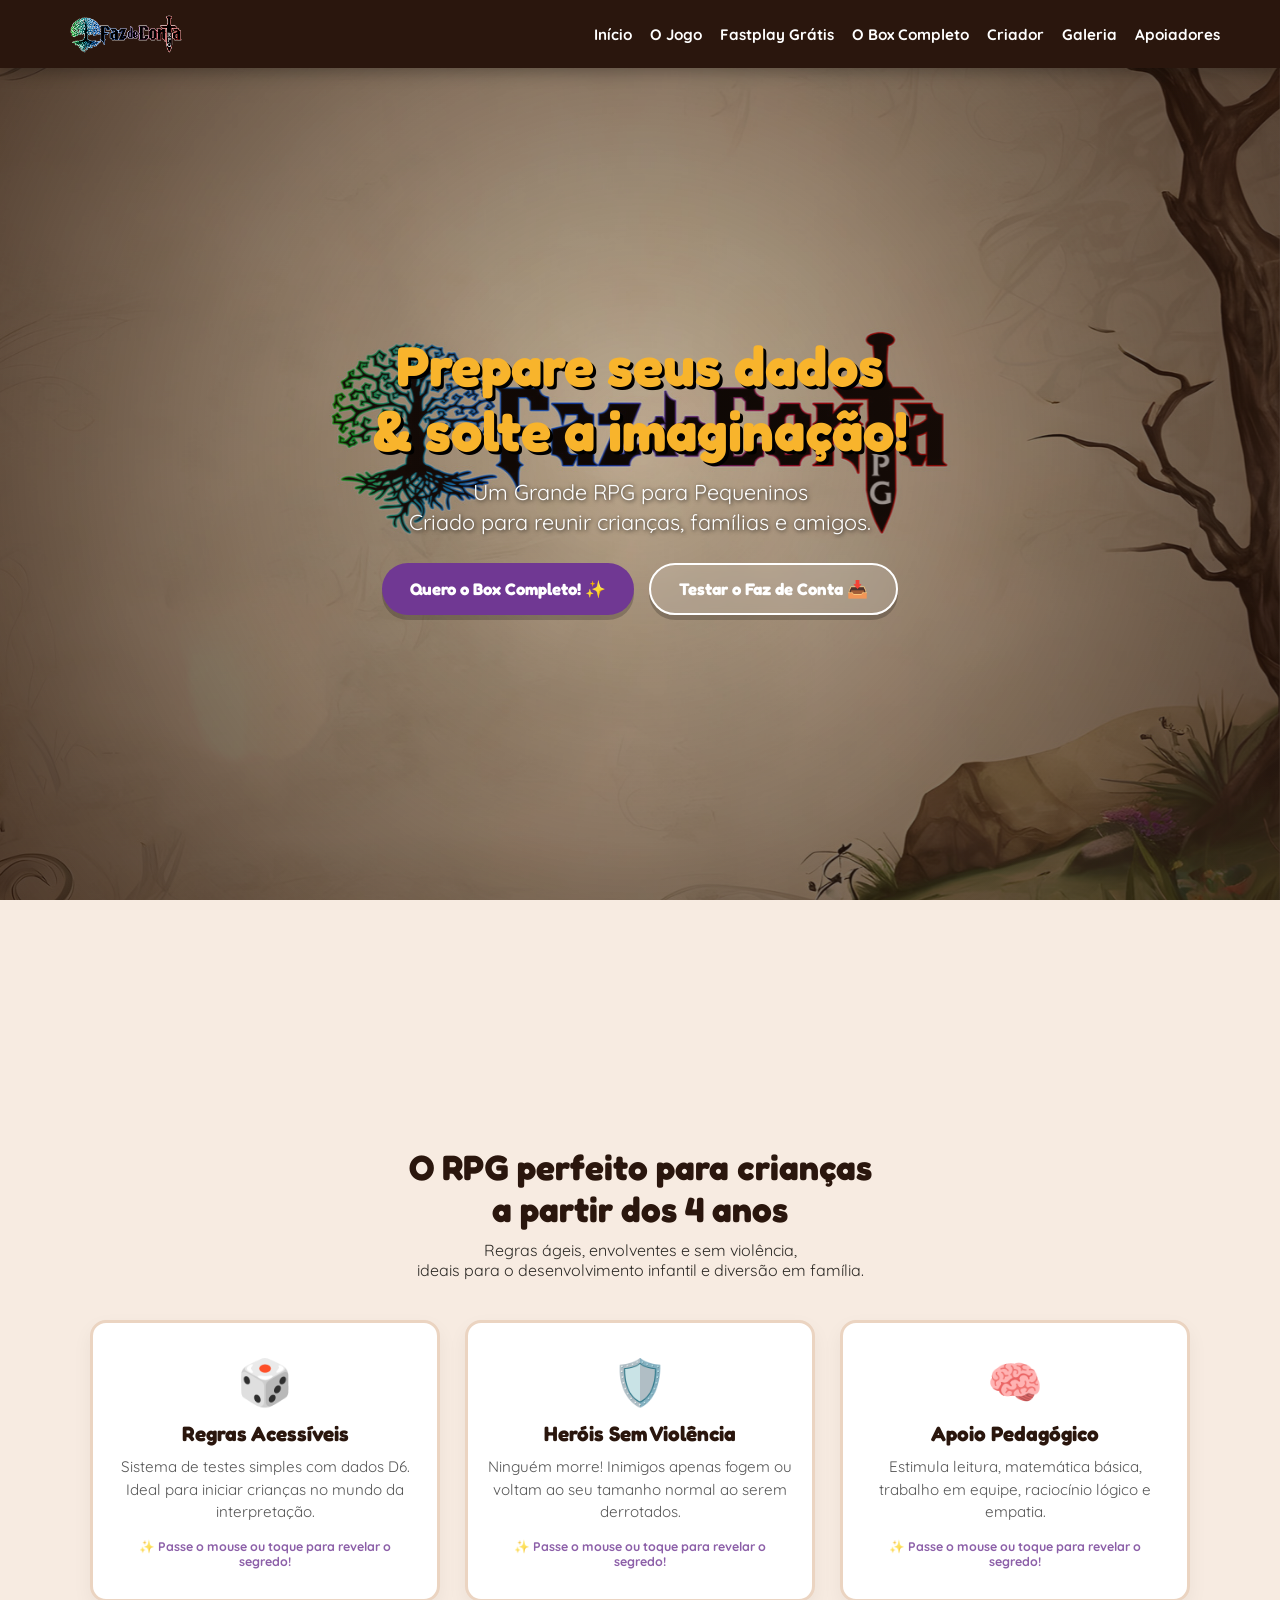
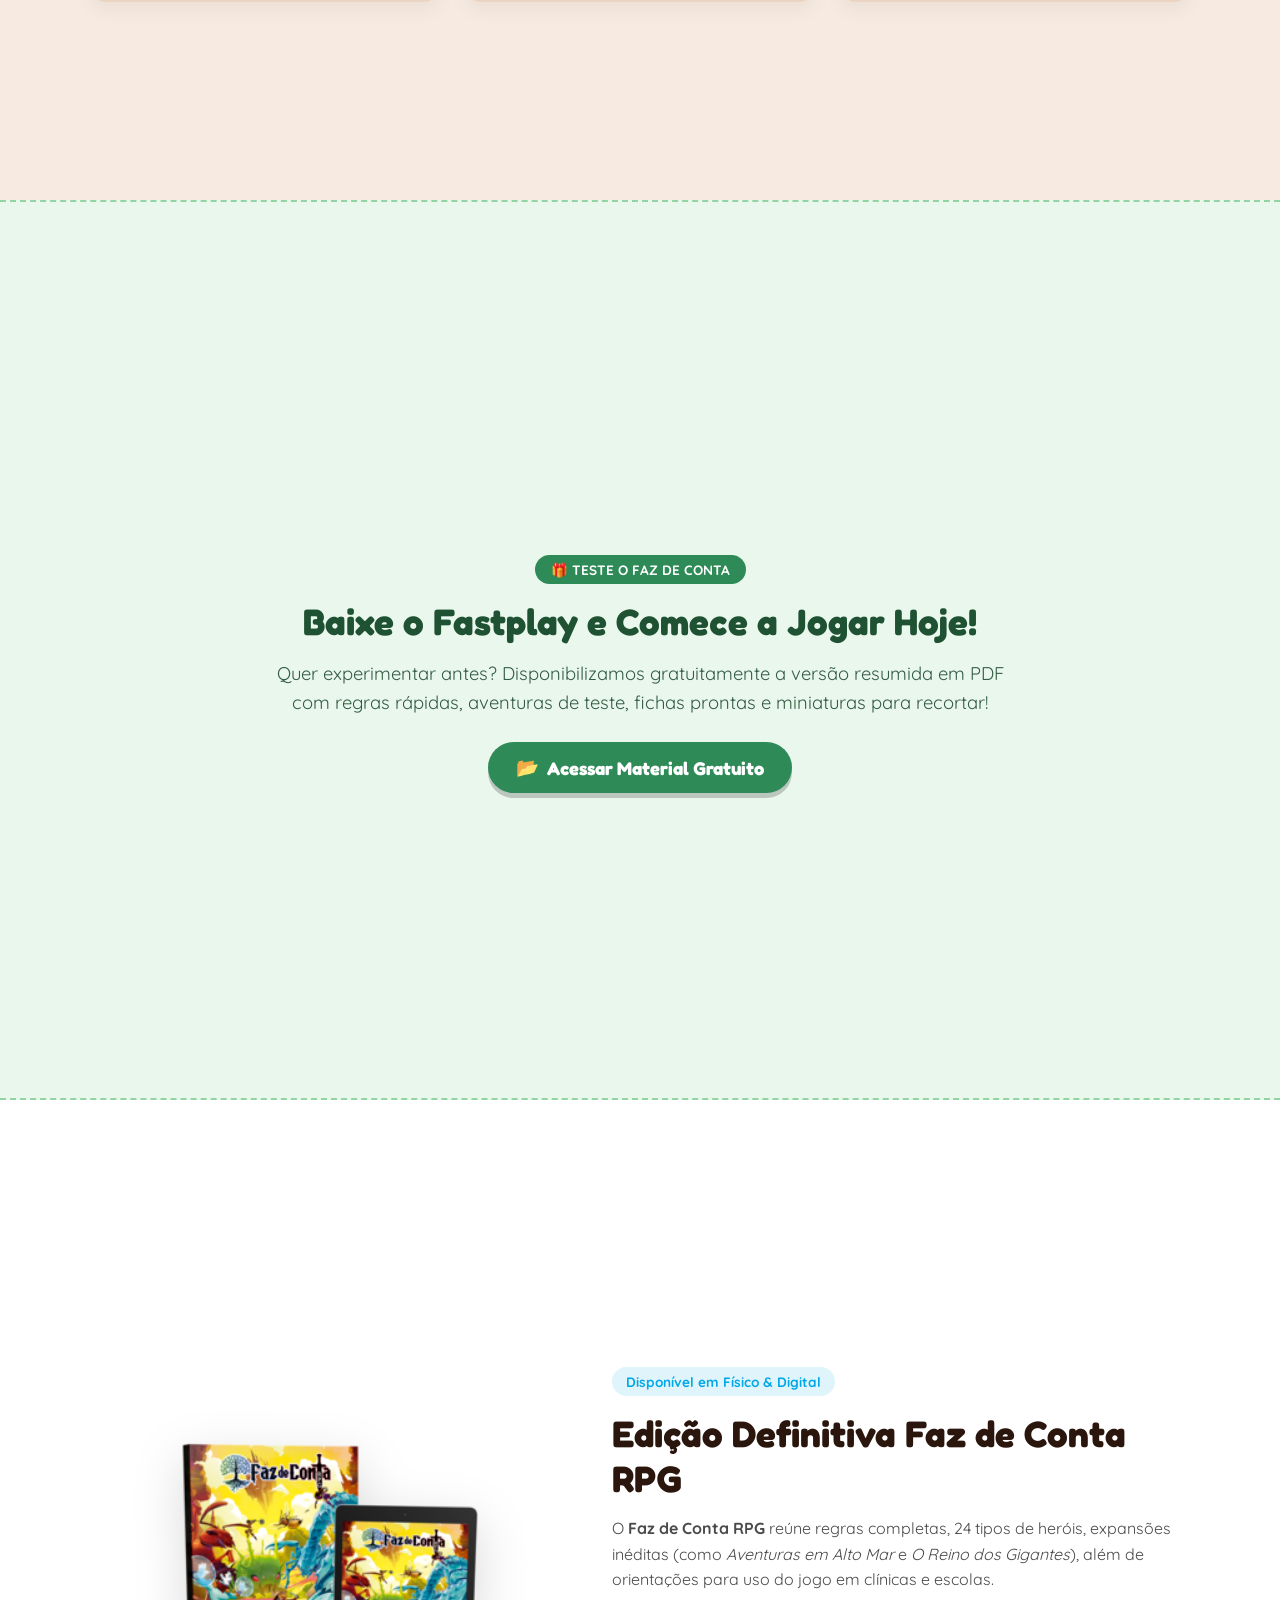
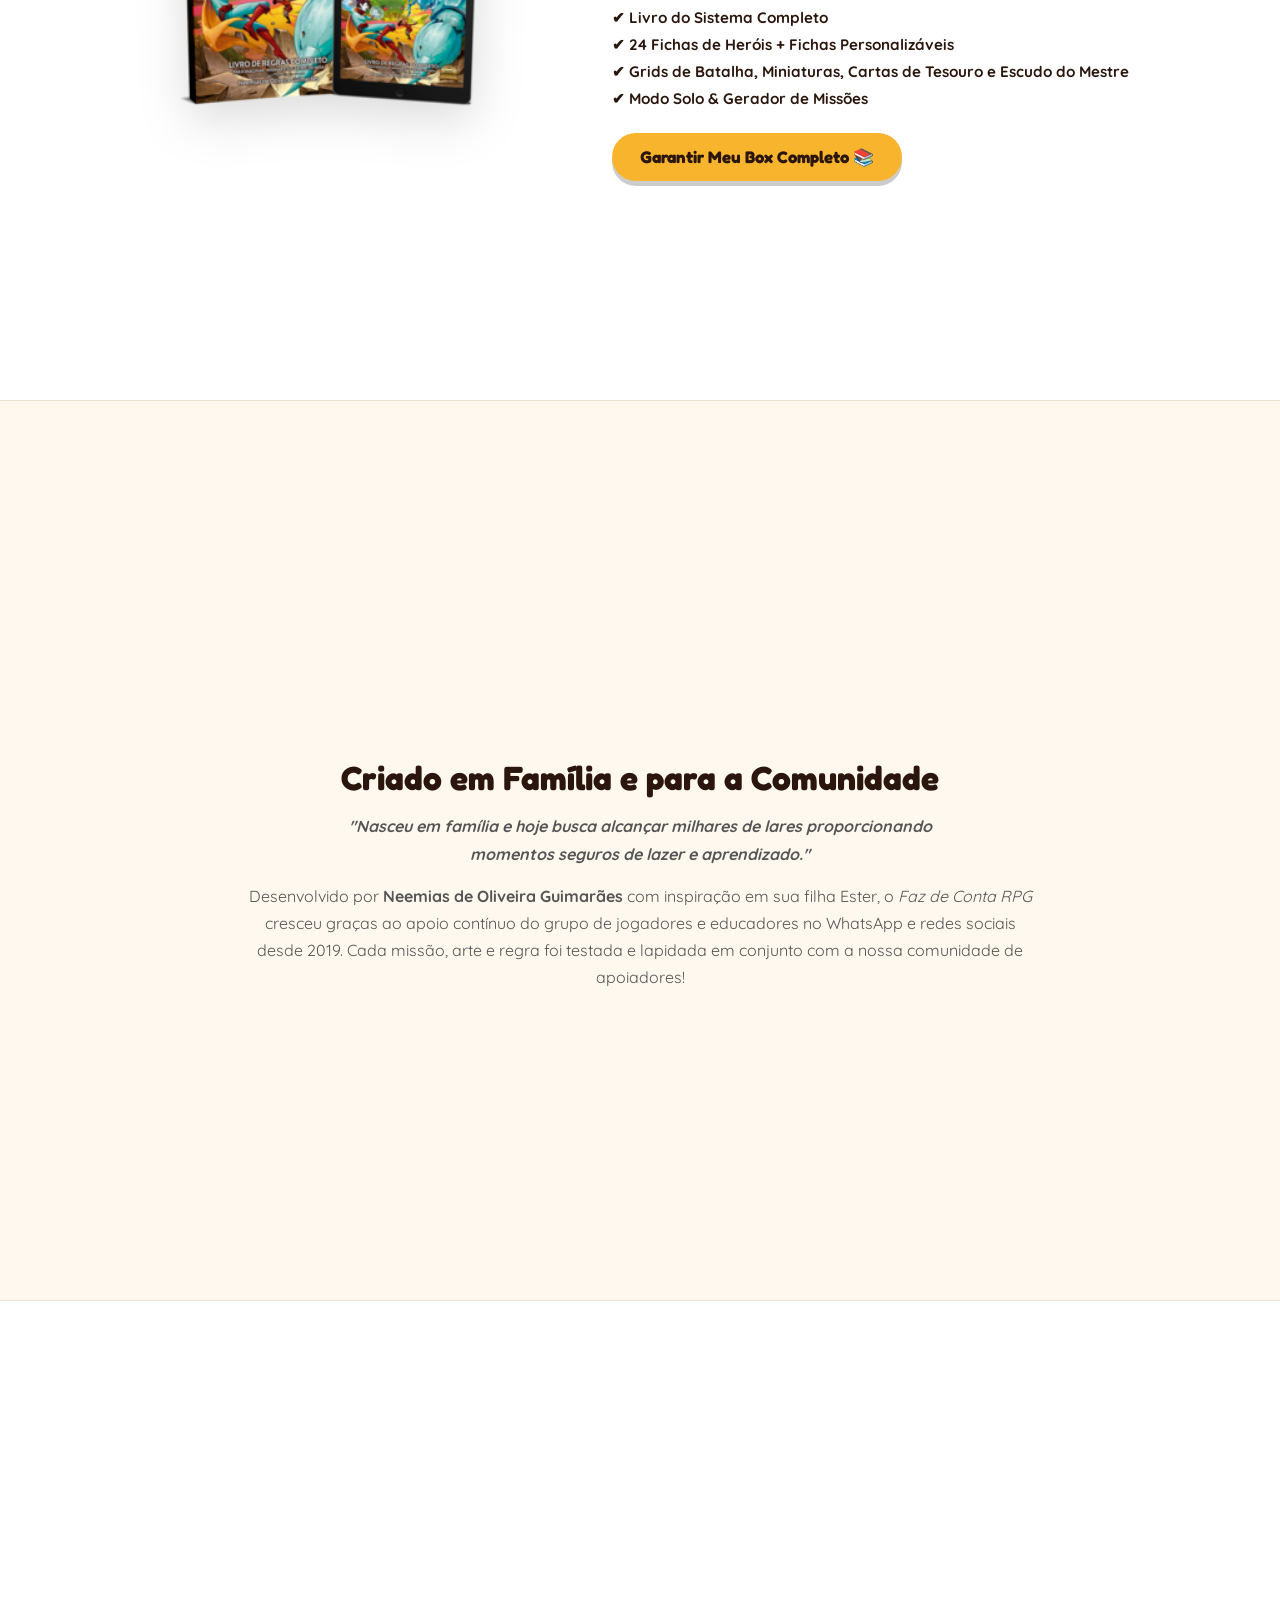
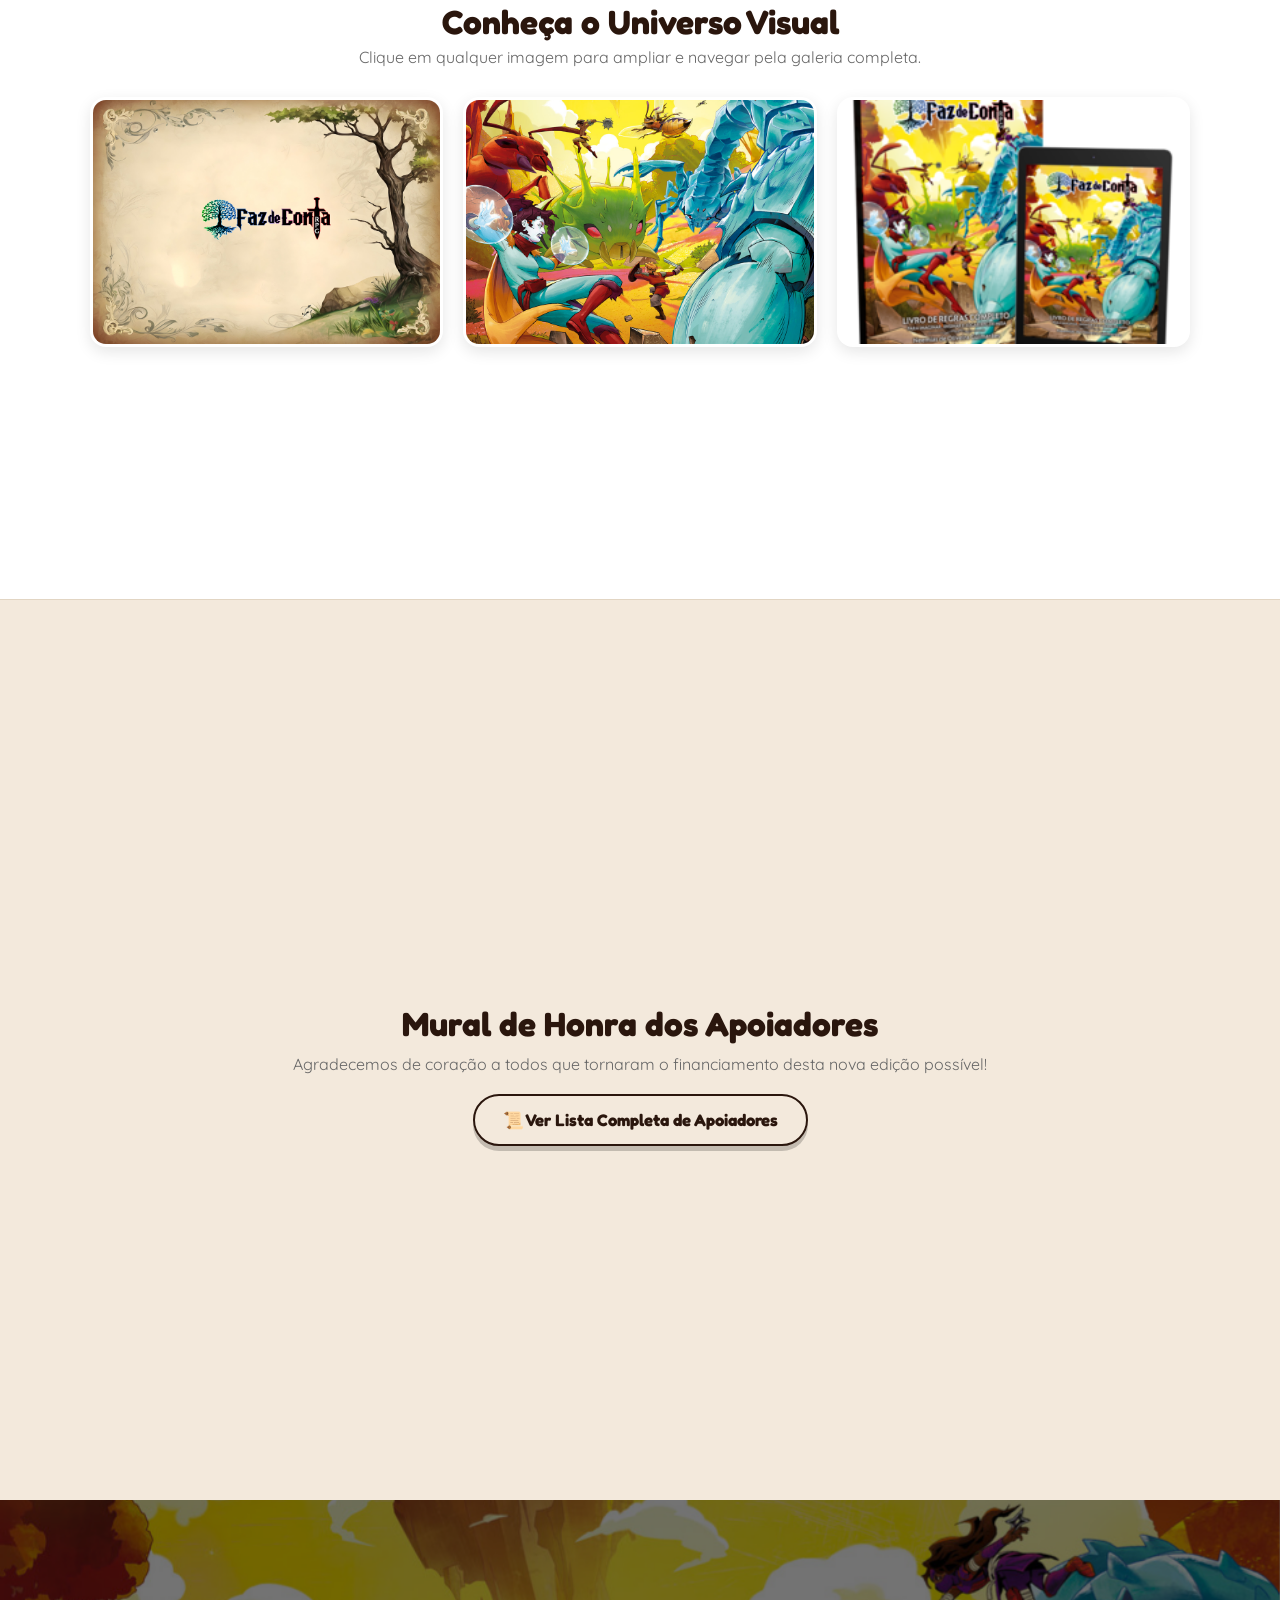
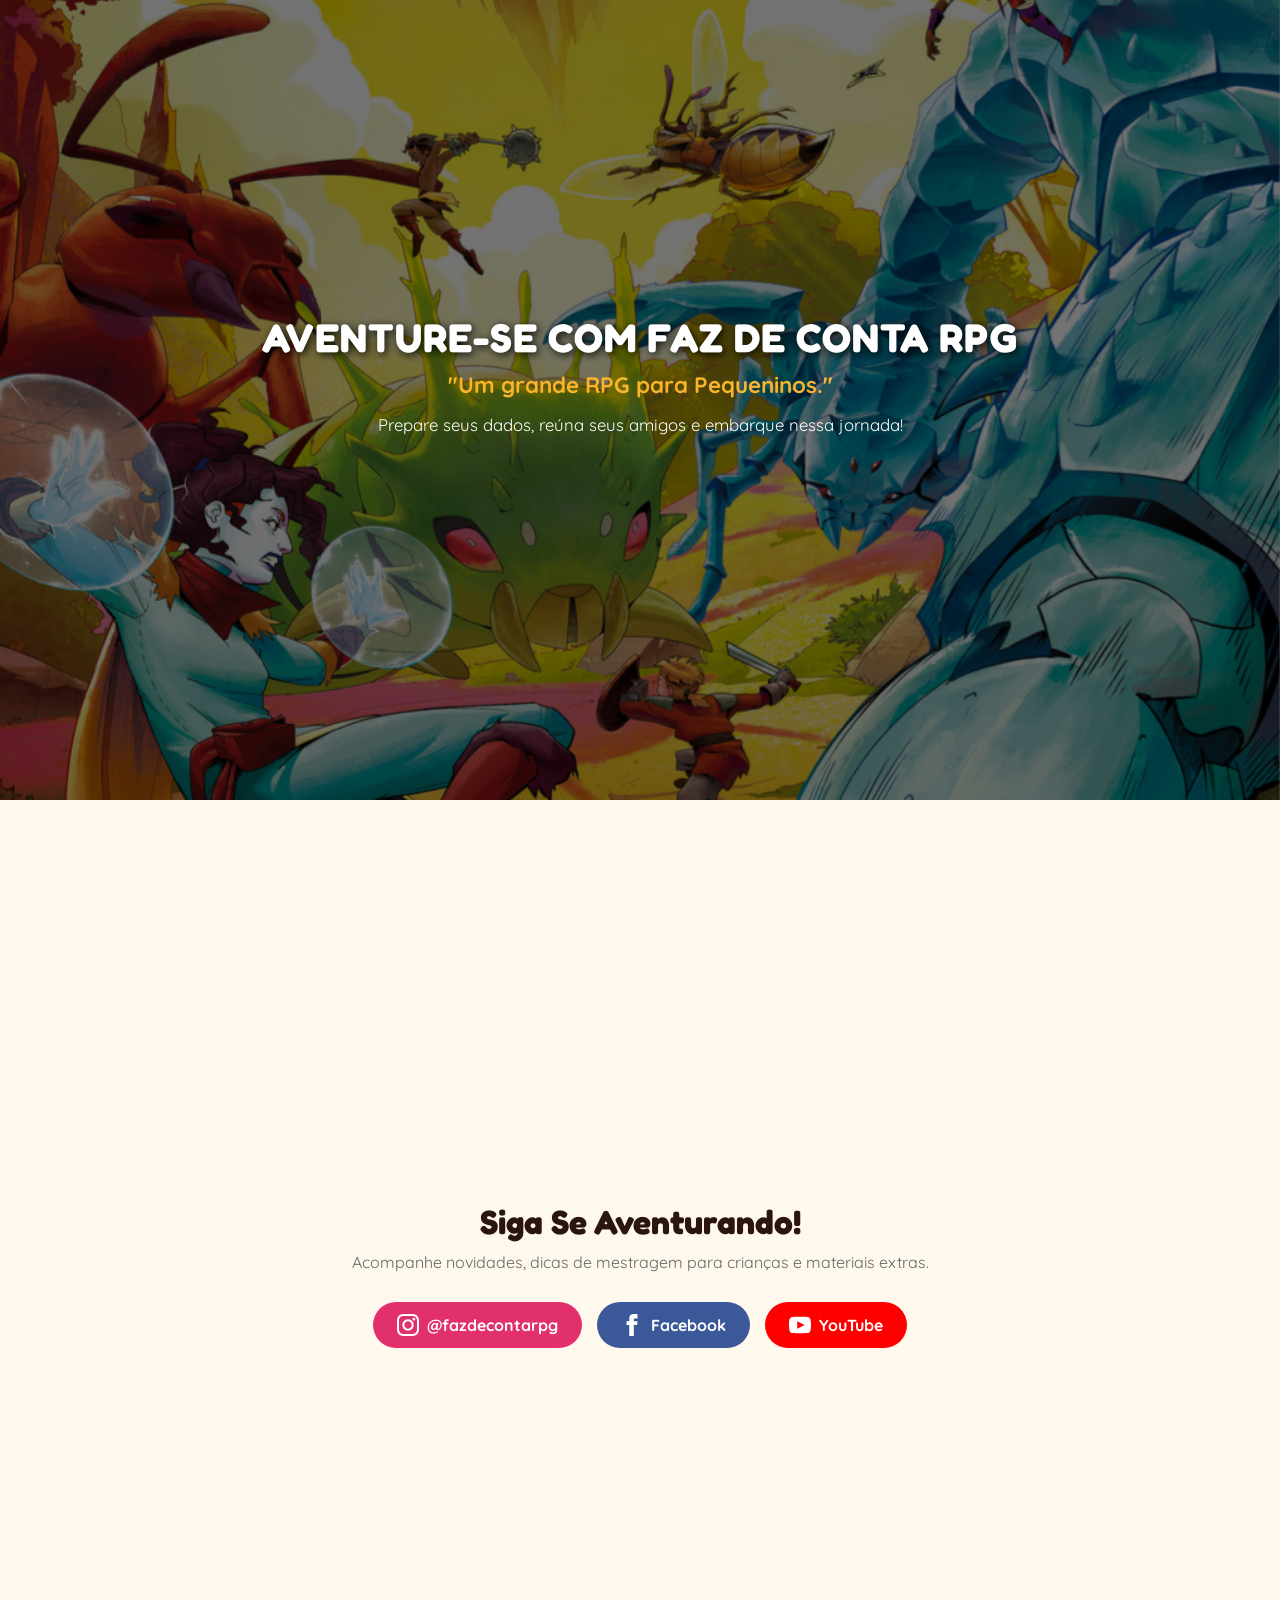
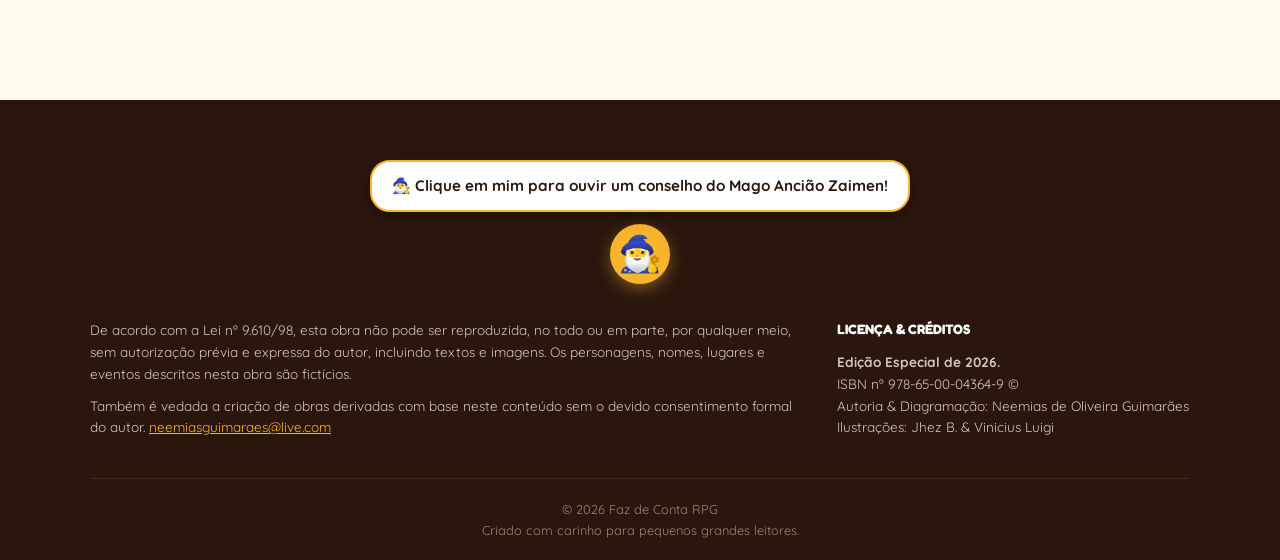
==== commit 8acb6183: "Update index.html" ====
--- a/index.html
+++ b/index.html
@@ -25,7 +25,7 @@
         <a href="#inicio">Início</a>
         <a href="#sobre">O Jogo</a>
         <a href="#material-gratuito">Fastplay Grátis</a>
-        <a href="#area-apoiadores">Área Secreta</a>
+     
         <a href="#garanta-ja">O Box Completo</a>
         <a href="#autoria">Criador</a>
         <a href="#galeria">Galeria</a>
@@ -93,43 +93,7 @@
     </div>
   </section>
 
-  <!-- 4.1 Seção de Links Exclusivos para Apoiadores (Área Protegida) -->
-  <!-- <section class="supporters-access-section" id="area-apoiadores">
-    <div class="section-container supporters-access-wrapper">
-      <div class="supporters-badge">🛡️ ÁREA EXCLUSIVA DE APOIADORES</div>
-      <h2>Acesse seus Materiais de Apoiador</h2>
-      <p>Escolha a sua categoria de apoio, digite a sua senha e acesse a sua pasta secreta no Google Drive!</p>
-
-      <div class="supporters-buttons-grid">
-        <button class="cta-button supporter-btn" data-supporter-type="livro">
-          <span class="icon">📚</span> Apoiadores do Livro
-        </button>
-
-        <button class="cta-button supporter-btn" data-supporter-type="insetario">
-          <span class="icon">🐛</span> Apoiadores do Insetário
-        </button>
-
-        <button class="cta-button supporter-btn" data-supporter-type="clube">
-          <span class="icon">👑</span> Clube Faz de Conta RPG
-        </button>
-      </div>
-    </div>
-  </section> -->
-
-  <!-- MODAL DE SENHA DE APOIADOR -->
-  <!-- <div class="modal-overlay" id="passwordModal">
-    <div class="modal-content password-modal-content">
-      <button class="close-modal" id="closePasswordModal">&times;</button>
-      <h3 id="supporterModalTitle">Acesso de Apoiador</h3>
-      <p class="modal-intro">Digite a senha secreta fornecida no seu apoio para liberar o link do Google Drive:</p>
-      
-      <form id="supporterPasswordForm" class="password-form">
-        <input type="password" id="supporterPasswordInput" placeholder="Digite sua senha secreta..." required autocomplete="off">
-        <p id="passwordErrorMessage" class="password-error-message"></p>
-        <button type="submit" class="cta-button primary-btn full-width-btn">🔓 Validar e Acessar Drive</button>
-      </form>
-    </div>
-  </div> -->
+ 
 
   <!-- 5. Apresentação do Produto / Box Completo -->
   <section class="product-showcase" id="garanta-ja">
--- a/styles.css
+++ b/styles.css
@@ -191,7 +191,6 @@
   text-shadow: 1px 1px 4px rgba(0,0,0,0.8);
 }
 
-/* MICROINTERAÇÃO: Mini-jogo do Dado Mágico */
 .dice-interactive-box {
   margin-bottom: 30px;
   display: flex;
@@ -257,7 +256,6 @@
   width: 100%;
 }
 
-/* Botões CTA */
 .cta-button {
   display: inline-flex;
   align-items: center;
@@ -286,7 +284,7 @@
 .outline-dark-btn { background-color: transparent; color: var(--dark-wood); border: 2px solid var(--dark-wood); }
 .free-btn { background-color: var(--accent-green); color: #fff; font-size: 1.15rem; }
 
-/* 3. Sobre o Jogo - Rolagens de Revelação */
+/* 3. Sobre o Jogo */
 .about-section {
   background-color: #f7ebe1;
 }
@@ -408,6 +406,101 @@
   margin-bottom: 25px;
 }
 
+/* 4.1 Seção de Apoiadores Exclusivos */
+.supporters-access-section {
+  background-color: #f5ebdc;
+  border-bottom: 2px dashed #e0c8b3;
+  text-align: center;
+  padding: clamp(40px, 8vw, 70px) 20px;
+}
+
+.supporters-access-wrapper {
+  max-width: 850px;
+}
+
+.supporters-badge {
+  display: inline-block;
+  background: var(--accent-purple);
+  color: #fff;
+  font-weight: bold;
+  padding: 6px 16px;
+  border-radius: 20px;
+  font-size: 0.85rem;
+  margin-bottom: 15px;
+}
+
+.supporters-access-section h2 {
+  font-size: clamp(1.8rem, 4vw, 2.3rem);
+  color: var(--dark-wood);
+  margin-bottom: 15px;
+}
+
+.supporters-access-section p {
+  font-size: clamp(1rem, 2vw, 1.1rem);
+  line-height: 1.6;
+  color: #555;
+  margin-bottom: 30px;
+}
+
+.supporters-buttons-grid {
+  display: flex;
+  gap: 15px;
+  justify-content: center;
+  flex-wrap: wrap;
+}
+
+.supporter-btn {
+  background-color: var(--dark-wood);
+  color: var(--primary-yellow);
+  border: 2px solid var(--primary-yellow);
+  font-size: 1.05rem;
+}
+
+.supporter-btn:hover {
+  background-color: #3d2013;
+  color: #fff;
+}
+
+/* Form de Senha da Modal */
+.password-modal-content {
+  max-width: 480px;
+  text-align: center;
+}
+
+.password-form {
+  display: flex;
+  flex-direction: column;
+  gap: 15px;
+  margin-top: 10px;
+}
+
+.password-form input[type="password"] {
+  width: 100%;
+  padding: 14px 18px;
+  border: 2px solid #ebd4c1;
+  border-radius: 12px;
+  font-size: 1rem;
+  font-family: inherit;
+  outline: none;
+  transition: border-color 0.2s;
+  text-align: center;
+}
+
+.password-form input[type="password"]:focus {
+  border-color: var(--accent-purple);
+}
+
+.password-error-message {
+  color: #d9534f;
+  font-weight: bold;
+  font-size: 0.88rem;
+  min-height: 20px;
+}
+
+.full-width-btn {
+  width: 100%;
+}
+
 /* 5. Product Showcase */
 .product-showcase {
   background-color: #ffffff;
@@ -518,7 +611,9 @@
 /* 7. Galeria com Miniaturas Clicáveis */
 .gallery-section {
   text-align: center;
-  background-color: #fcf8f2;
+  background-color: #ffffff; /* Fundo alterado para branco puro */
+  border-top: 1px solid #f0e2d0;
+  border-bottom: 1px solid #e2d5c3;
 }
 
 .gallery-section h2 {
@@ -531,7 +626,6 @@
   color: #666;
   margin-bottom: 30px;
 }
-
 .gallery-grid {
   display: grid;
   grid-template-columns: repeat(auto-fit, minmax(250px, 1fr));
@@ -1092,99 +1186,4 @@
   .product-img {
     max-width: 230px;
   }
-}
-
-/* Seção de Apoiadores Exclusivos */
-.supporters-access-section {
-  background-color: #f5ebdc;
-  border-bottom: 2px dashed #e0c8b3;
-  text-align: center;
-  padding: clamp(40px, 8vw, 70px) 20px;
-}
-
-.supporters-access-wrapper {
-  max-width: 850px;
-}
-
-.supporters-badge {
-  display: inline-block;
-  background: var(--accent-purple);
-  color: #fff;
-  font-weight: bold;
-  padding: 6px 16px;
-  border-radius: 20px;
-  font-size: 0.85rem;
-  margin-bottom: 15px;
-}
-
-.supporters-access-section h2 {
-  font-size: clamp(1.8rem, 4vw, 2.3rem);
-  color: var(--dark-wood);
-  margin-bottom: 15px;
-}
-
-.supporters-access-section p {
-  font-size: clamp(1rem, 2vw, 1.1rem);
-  line-height: 1.6;
-  color: #555;
-  margin-bottom: 30px;
-}
-
-.supporters-buttons-grid {
-  display: flex;
-  gap: 15px;
-  justify-content: center;
-  flex-wrap: wrap;
-}
-
-.supporter-btn {
-  background-color: var(--dark-wood);
-  color: var(--primary-yellow);
-  border: 2px solid var(--primary-yellow);
-  font-size: 1.05rem;
-}
-
-.supporter-btn:hover {
-  background-color: #3d2013;
-  color: #fff;
-}
-
-/* Form de Senha da Modal */
-.password-modal-content {
-  max-width: 480px;
-  text-align: center;
-}
-
-.password-form {
-  display: flex;
-  flex-direction: column;
-  gap: 15px;
-  margin-top: 10px;
-}
-
-.password-form input[type="password"] {
-  width: 100%;
-  padding: 14px 18px;
-  border: 2px solid #ebd4c1;
-  border-radius: 12px;
-  font-size: 1rem;
-  font-family: inherit;
-  outline: none;
-  transition: border-color 0.2s;
-  text-align: center;
-}
-
-.password-form input[type="password"]:focus {
-  border-color: var(--accent-purple);
-}
-
-.password-error-message {
-  color: #d9534f;
-  font-weight: bold;
-  font-size: 0.88rem;
-  min-height: 20px;
-}
-
-.full-width-btn {
-  width: 100%;
 }
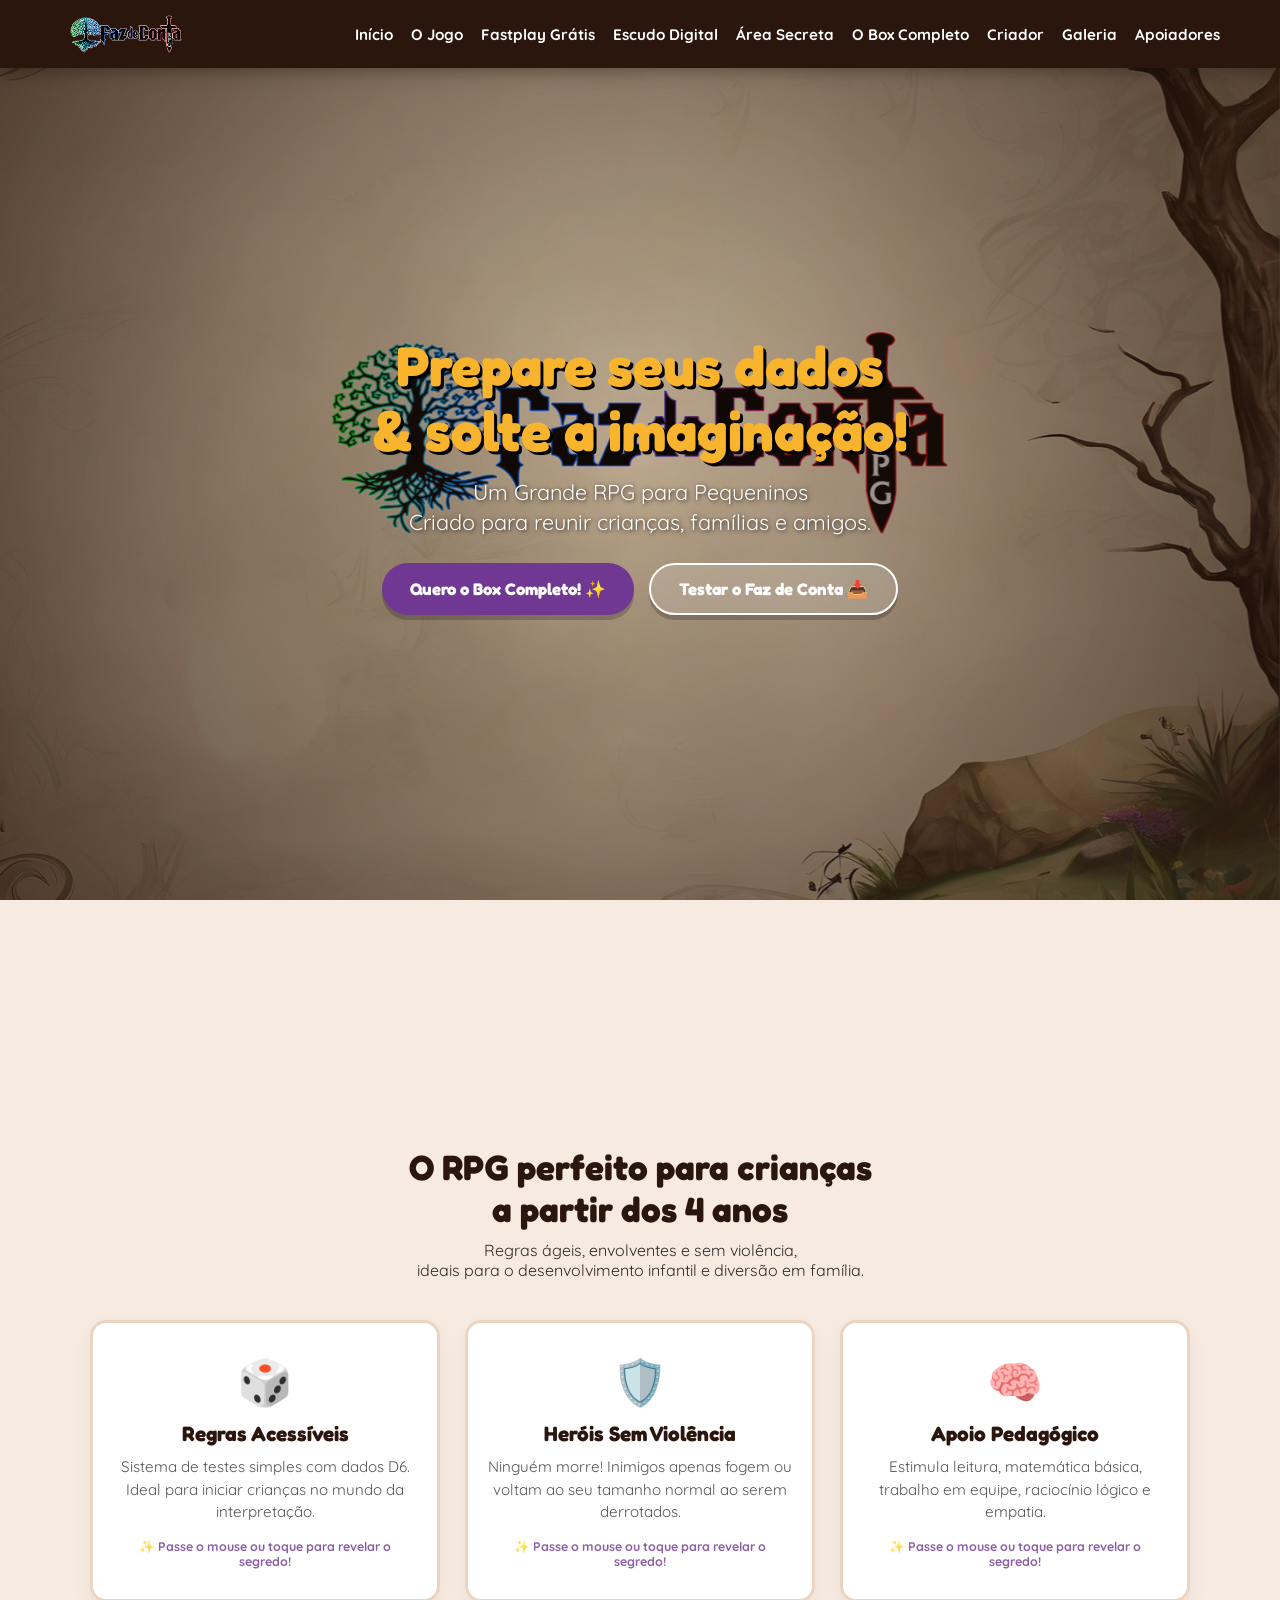
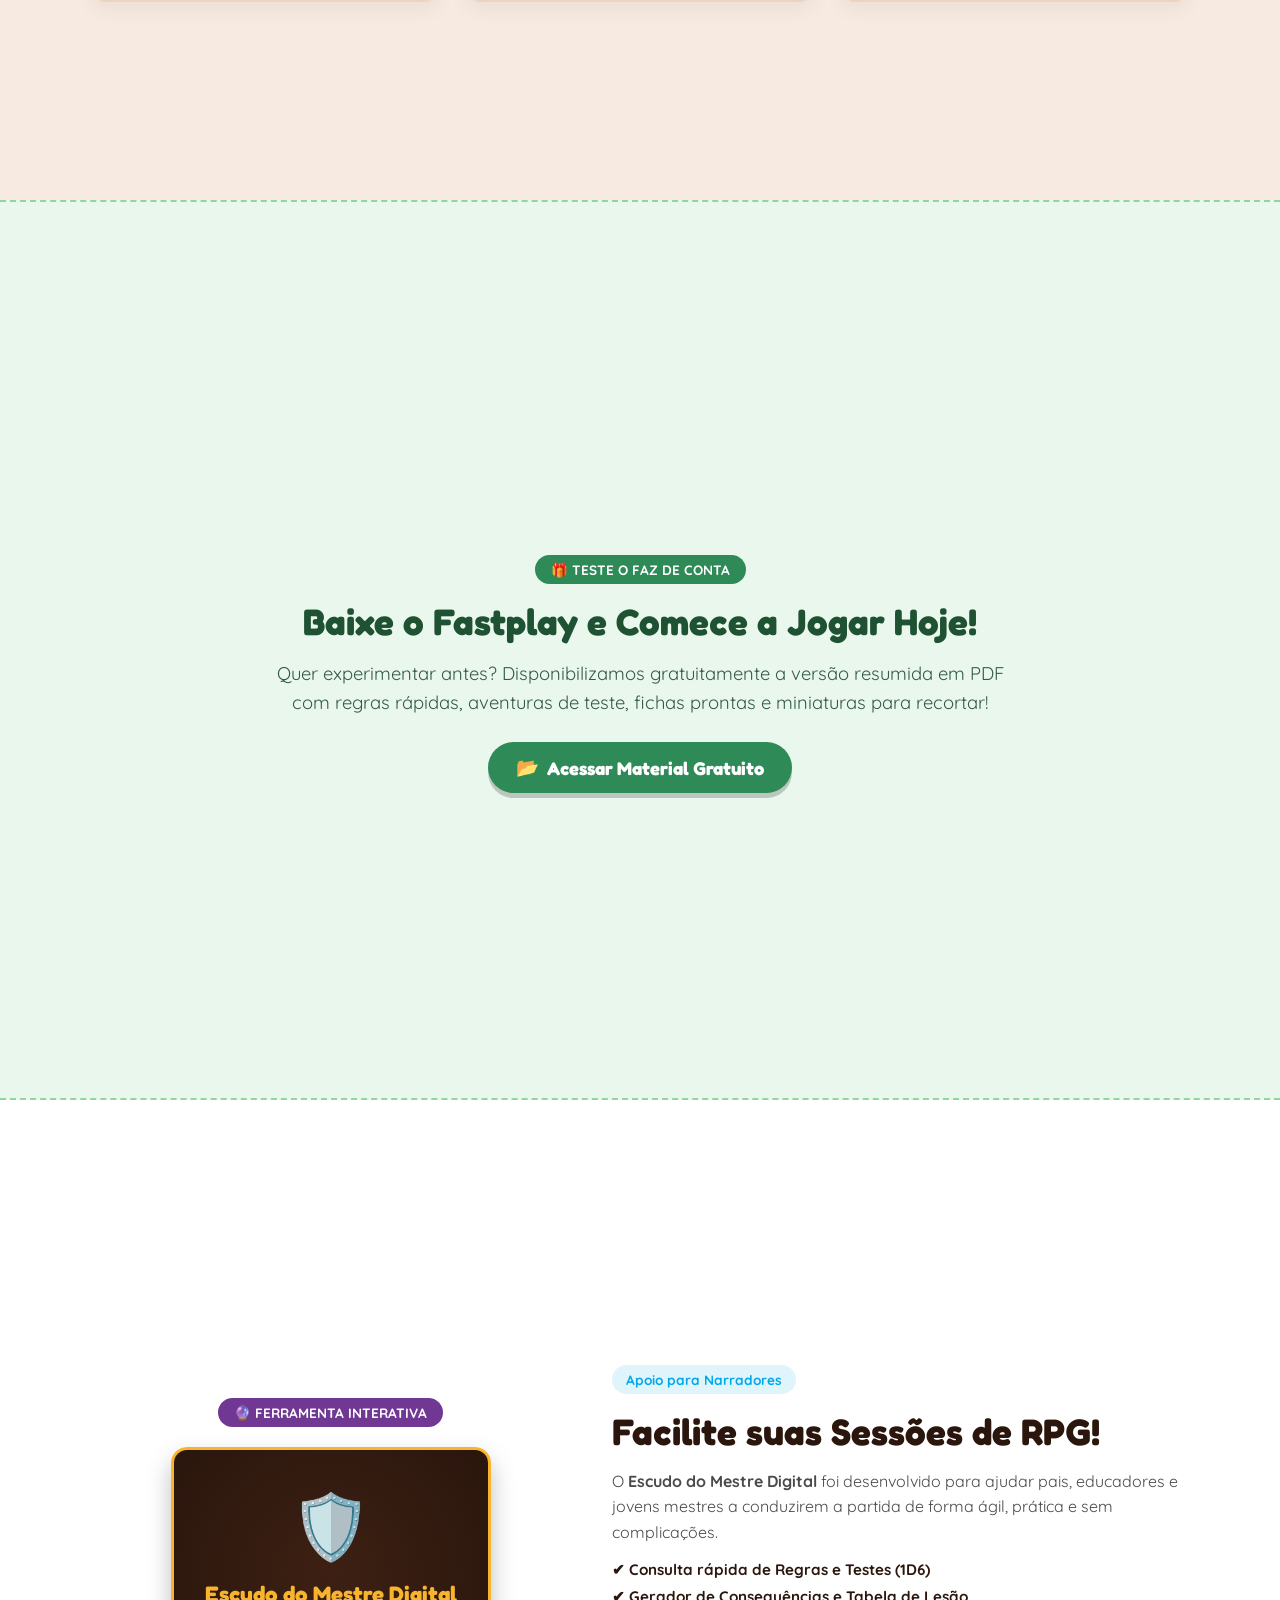
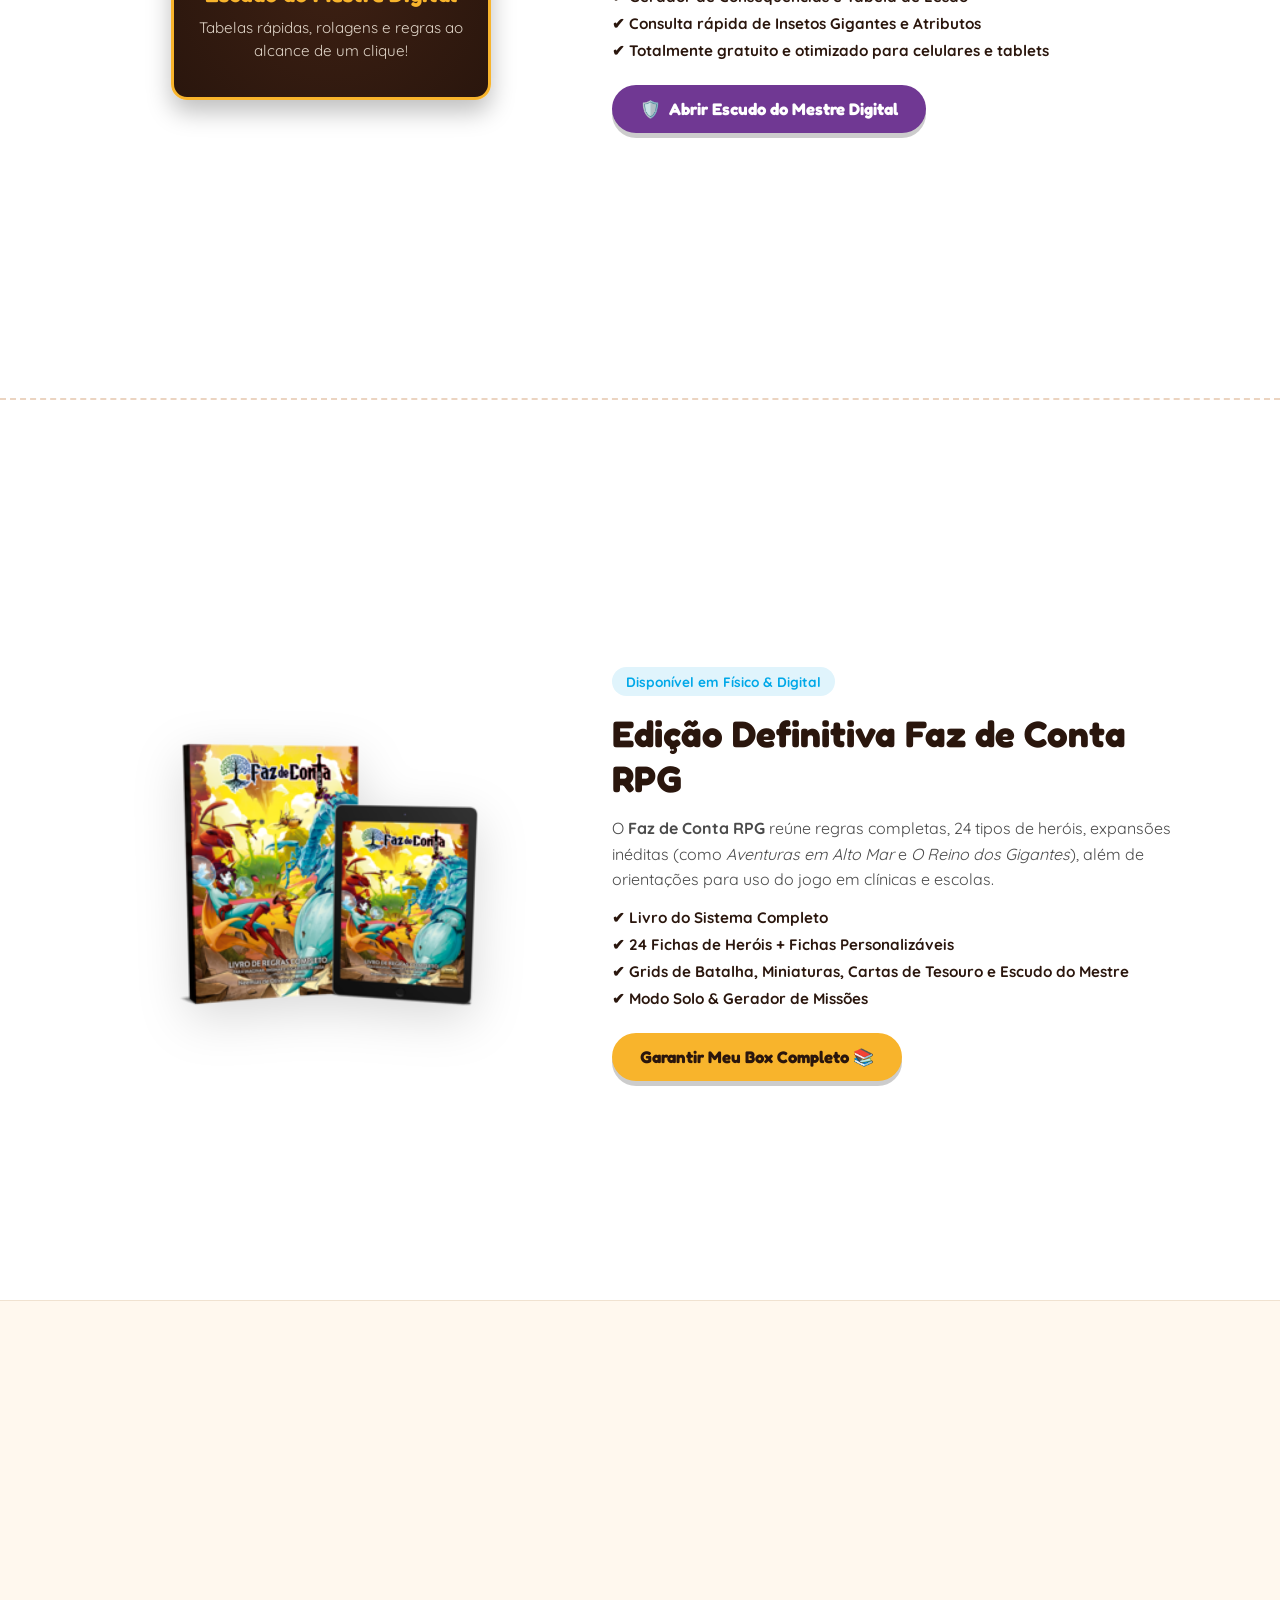
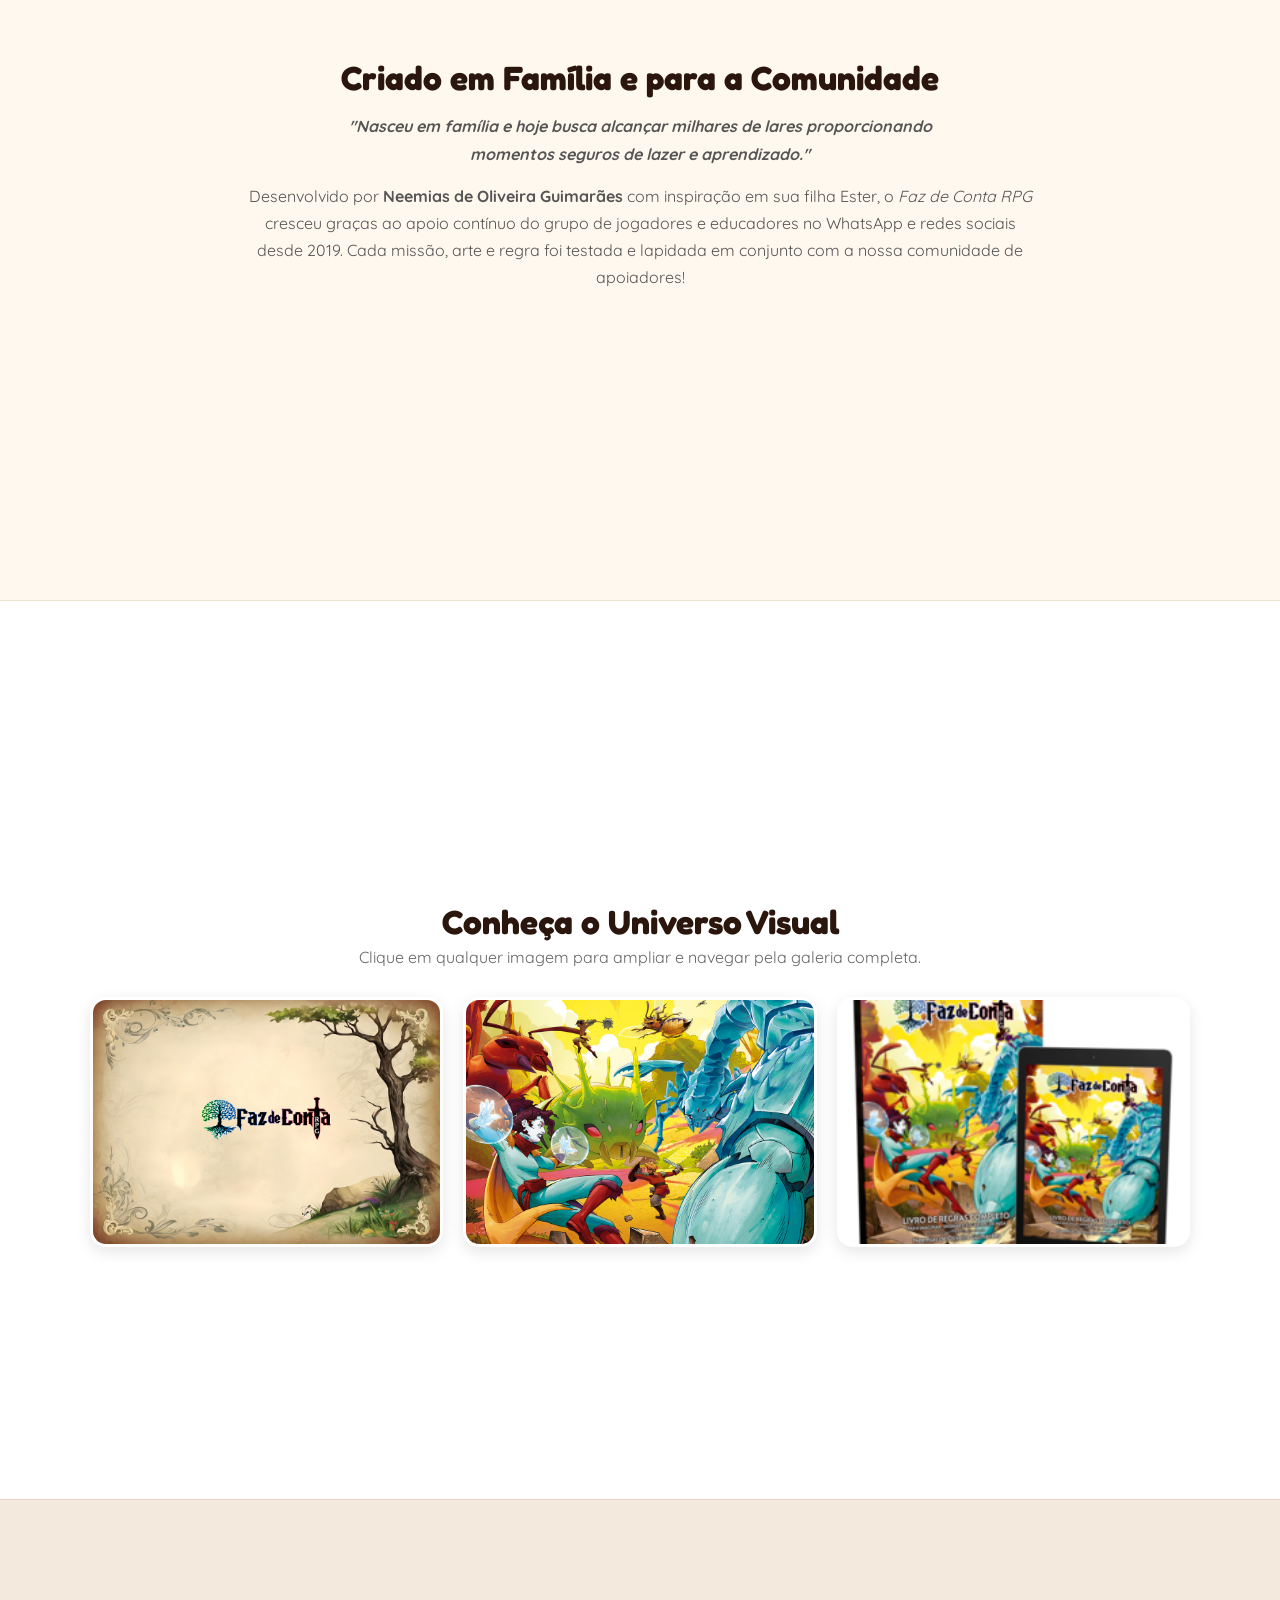
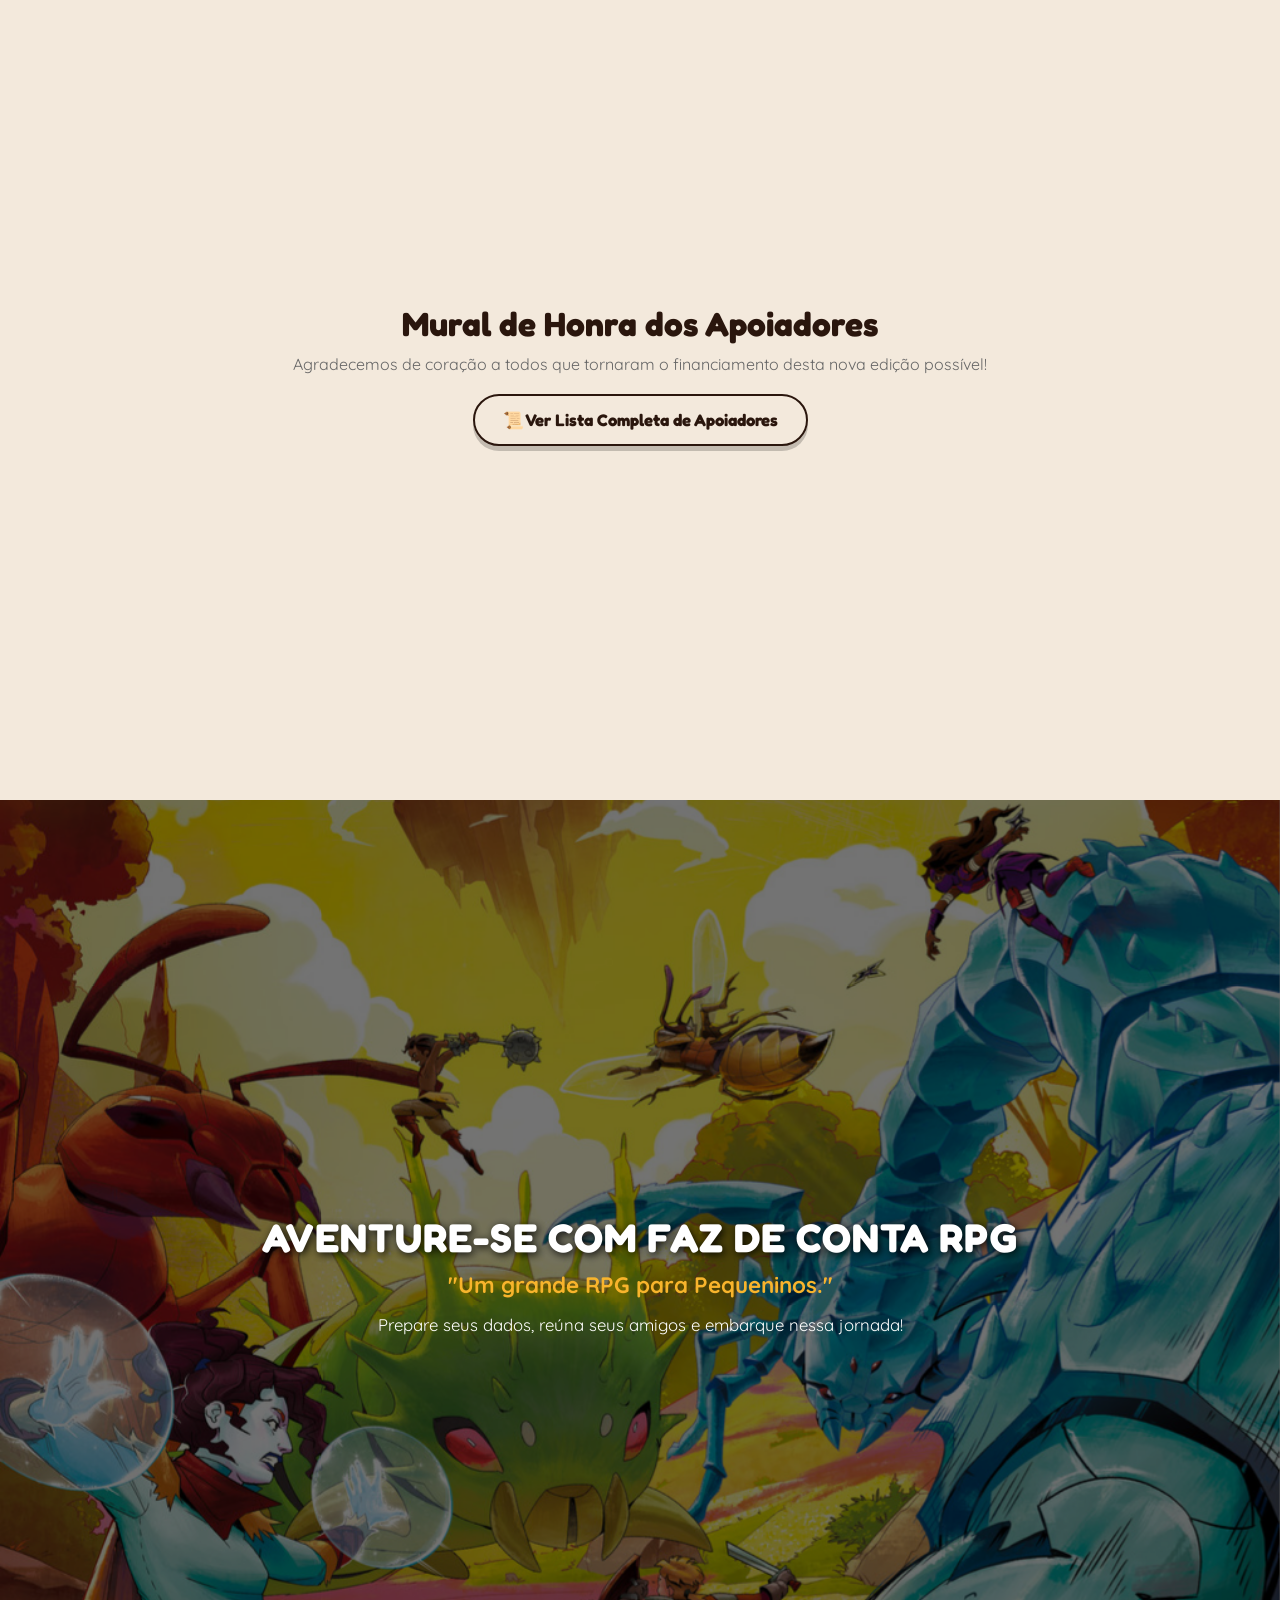
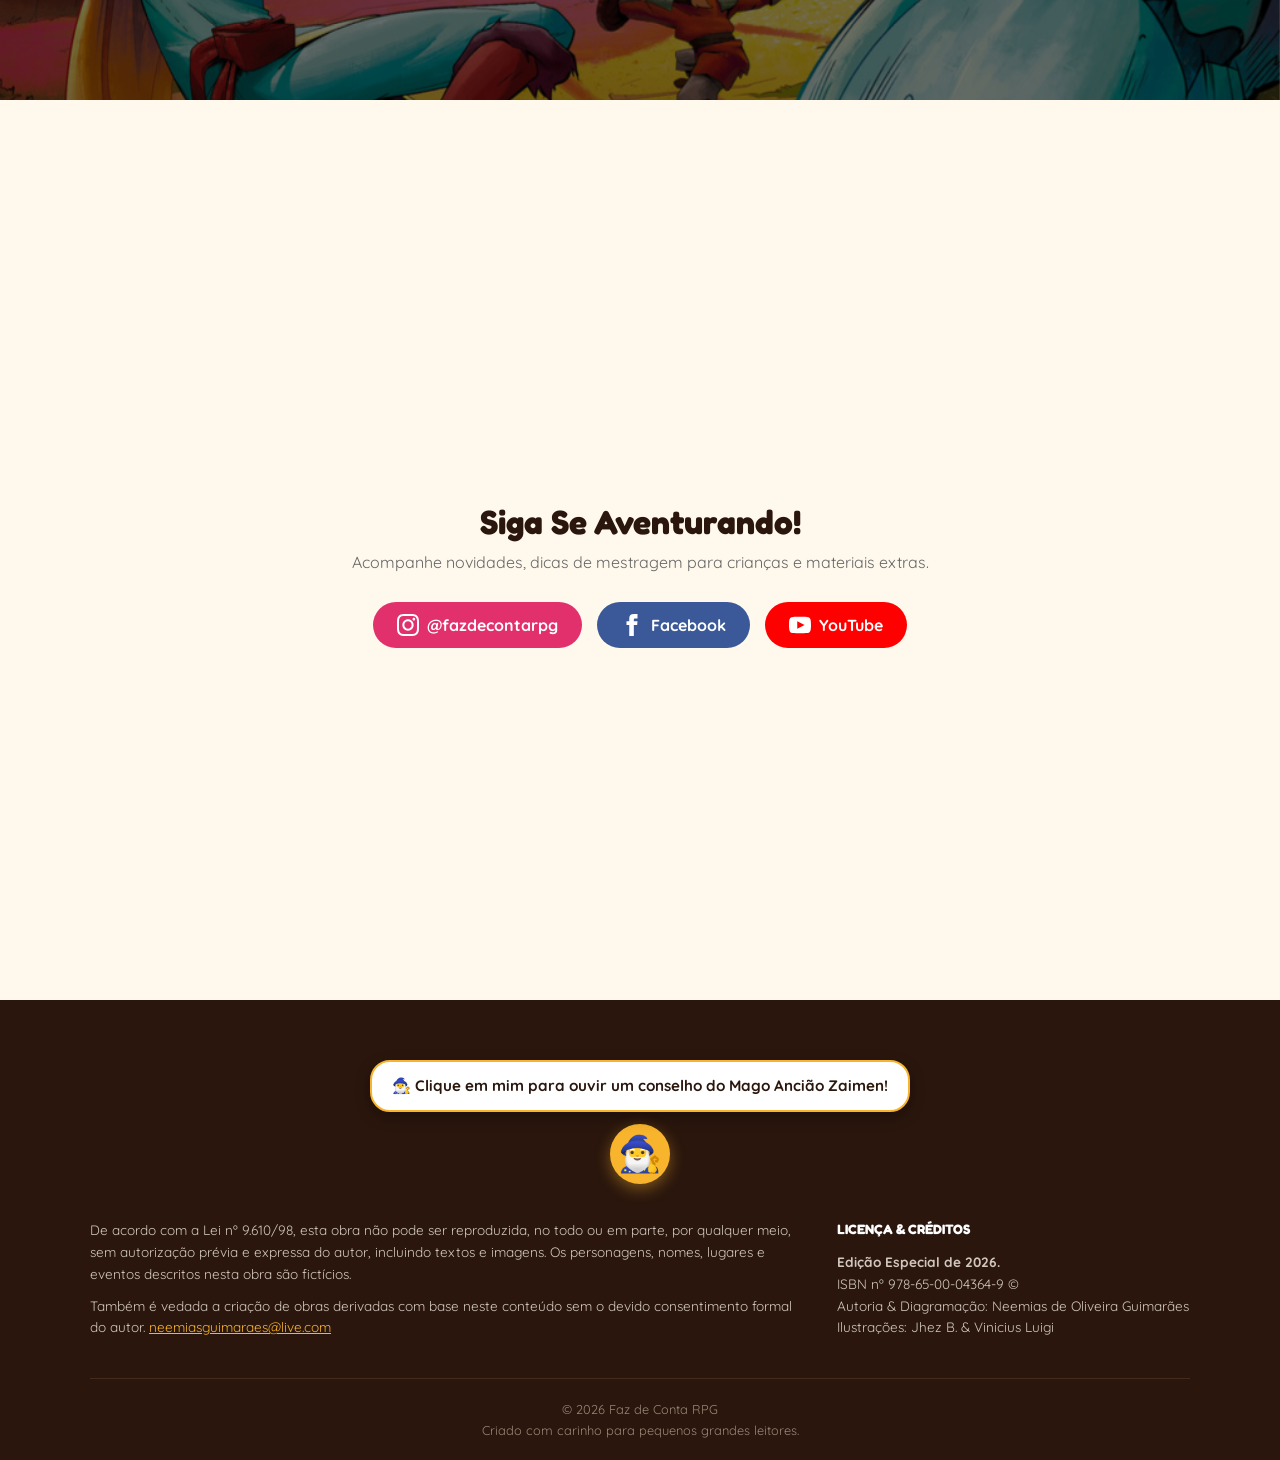
==== commit 0fed96fc: "a" ====
--- a/index.html
+++ b/index.html
@@ -21,11 +21,12 @@
         <span></span>
       </button>
 
-      <nav class="nav-links" id="navLinks">
+  <nav class="nav-links" id="navLinks">
         <a href="#inicio">Início</a>
         <a href="#sobre">O Jogo</a>
         <a href="#material-gratuito">Fastplay Grátis</a>
-     
+        <a href="#escudo-mestre">Escudo Digital</a>
+        <a href="#area-apoiadores">Área Secreta</a>
         <a href="#garanta-ja">O Box Completo</a>
         <a href="#autoria">Criador</a>
         <a href="#galeria">Galeria</a>
@@ -90,6 +91,39 @@
       <a href="https://drive.google.com/drive/folders/1qz0jfiT5oewSKRBqOUMOt2efm2OsnN6R" target="_blank" rel="noopener noreferrer" class="cta-button free-btn">
         <span class="icon">📂</span> Acessar Material Gratuito
       </a>
+    </div>
+  </section>
+
+  <!-- 4.2 Seção do Escudo do Mestre Digital -->
+  <section class="master-screen-section" id="escudo-mestre">
+    <div class="section-container master-screen-wrapper">
+      <div class="master-screen-image-box">
+        <div class="master-screen-badge">🔮 FERRAMENTA INTERATIVA</div>
+        <div class="shield-preview-card">
+          <span class="shield-emoji">🛡️</span>
+          <h3>Escudo do Mestre Digital</h3>
+          <p>Tabelas rápidas, rolagens e regras ao alcance de um clique!</p>
+        </div>
+      </div>
+
+      <div class="master-screen-text-box">
+        <span class="badge">Apoio para Narradores</span>
+        <h2>Facilite suas Sessões de RPG!</h2>
+        <p>
+          O <strong>Escudo do Mestre Digital</strong> foi desenvolvido para ajudar pais, educadores e jovens mestres a conduzirem a partida de forma ágil, prática e sem complicações.
+        </p>
+        <ul class="product-features">
+          <li>✔ Consulta rápida de Regras e Testes (1D6)</li>
+          <li>✔ Gerador de Consequências e Tabela de Lesão</li>
+          <li>✔ Consulta rápida de Insetos Gigantes e Atributos</li>
+          <li>✔ Totalmente gratuito e otimizado para celulares e tablets</li>
+        </ul>
+        <div class="buy-actions">
+          <a href="https://fazdecontarpg.com.br/escudofazdeconta.html/" target="_blank" rel="noopener noreferrer" class="cta-button primary-btn">
+            <span class="icon">🛡️</span> Abrir Escudo do Mestre Digital
+          </a>
+        </div>
+      </div>
     </div>
   </section>
 
--- a/styles.css
+++ b/styles.css
@@ -1186,4 +1186,100 @@
   .product-img {
     max-width: 230px;
   }
+}
+
+/* ==========================================
+   SEÇÃO ESCUDO DO MESTRE DIGITAL
+   ========================================== */
+.master-screen-section {
+  background-color: #ffffff;
+  border-bottom: 2px dashed #ebd4c1;
+  padding: clamp(50px, 8vw, 90px) 20px;
+}
+
+.master-screen-wrapper {
+  display: flex;
+  align-items: center;
+  gap: 40px;
+  flex-wrap: wrap;
+}
+
+.master-screen-image-box {
+  flex: 1;
+  min-width: 280px;
+  display: flex;
+  flex-direction: column;
+  align-items: center;
+  text-align: center;
+}
+
+.master-screen-badge {
+  display: inline-block;
+  background: var(--accent-purple);
+  color: #fff;
+  font-weight: bold;
+  padding: 6px 16px;
+  border-radius: 20px;
+  font-size: 0.85rem;
+  margin-bottom: 20px;
+}
+
+.shield-preview-card {
+  background: radial-gradient(circle, #3d2013 0%, #2a160d 100%);
+  border: 3px solid var(--primary-yellow);
+  border-radius: var(--radius);
+  padding: 35px 25px;
+  color: #fff;
+  box-shadow: 0 12px 25px rgba(0,0,0,0.25);
+  max-width: 320px;
+  width: 100%;
+  transition: transform 0.3s;
+}
+
+.shield-preview-card:hover {
+  transform: translateY(-8px) scale(1.02);
+}
+
+.shield-emoji {
+  font-size: 4rem;
+  display: block;
+  margin-bottom: 15px;
+  animation: floatEffect 4s ease-in-out infinite;
+}
+
+.shield-preview-card h3 {
+  color: var(--primary-yellow);
+  font-size: 1.4rem;
+  margin-bottom: 10px;
+}
+
+.shield-preview-card p {
+  font-size: 0.95rem;
+  color: #e0d5c8;
+  line-height: 1.5;
+}
+
+.master-screen-text-box {
+  flex: 1.2;
+  min-width: 280px;
+}
+
+.master-screen-text-box h2 {
+  font-size: clamp(1.7rem, 3.5vw, 2.3rem);
+  color: var(--dark-wood);
+  margin-bottom: 15px;
+}
+
+.master-screen-text-box p {
+  font-size: 1rem;
+  line-height: 1.6;
+  color: #4a4a4a;
+  margin-bottom: 15px;
+}
+
+@media (max-width: 992px) {
+  .master-screen-wrapper {
+    flex-direction: column;
+    text-align: center;
+  }
 }
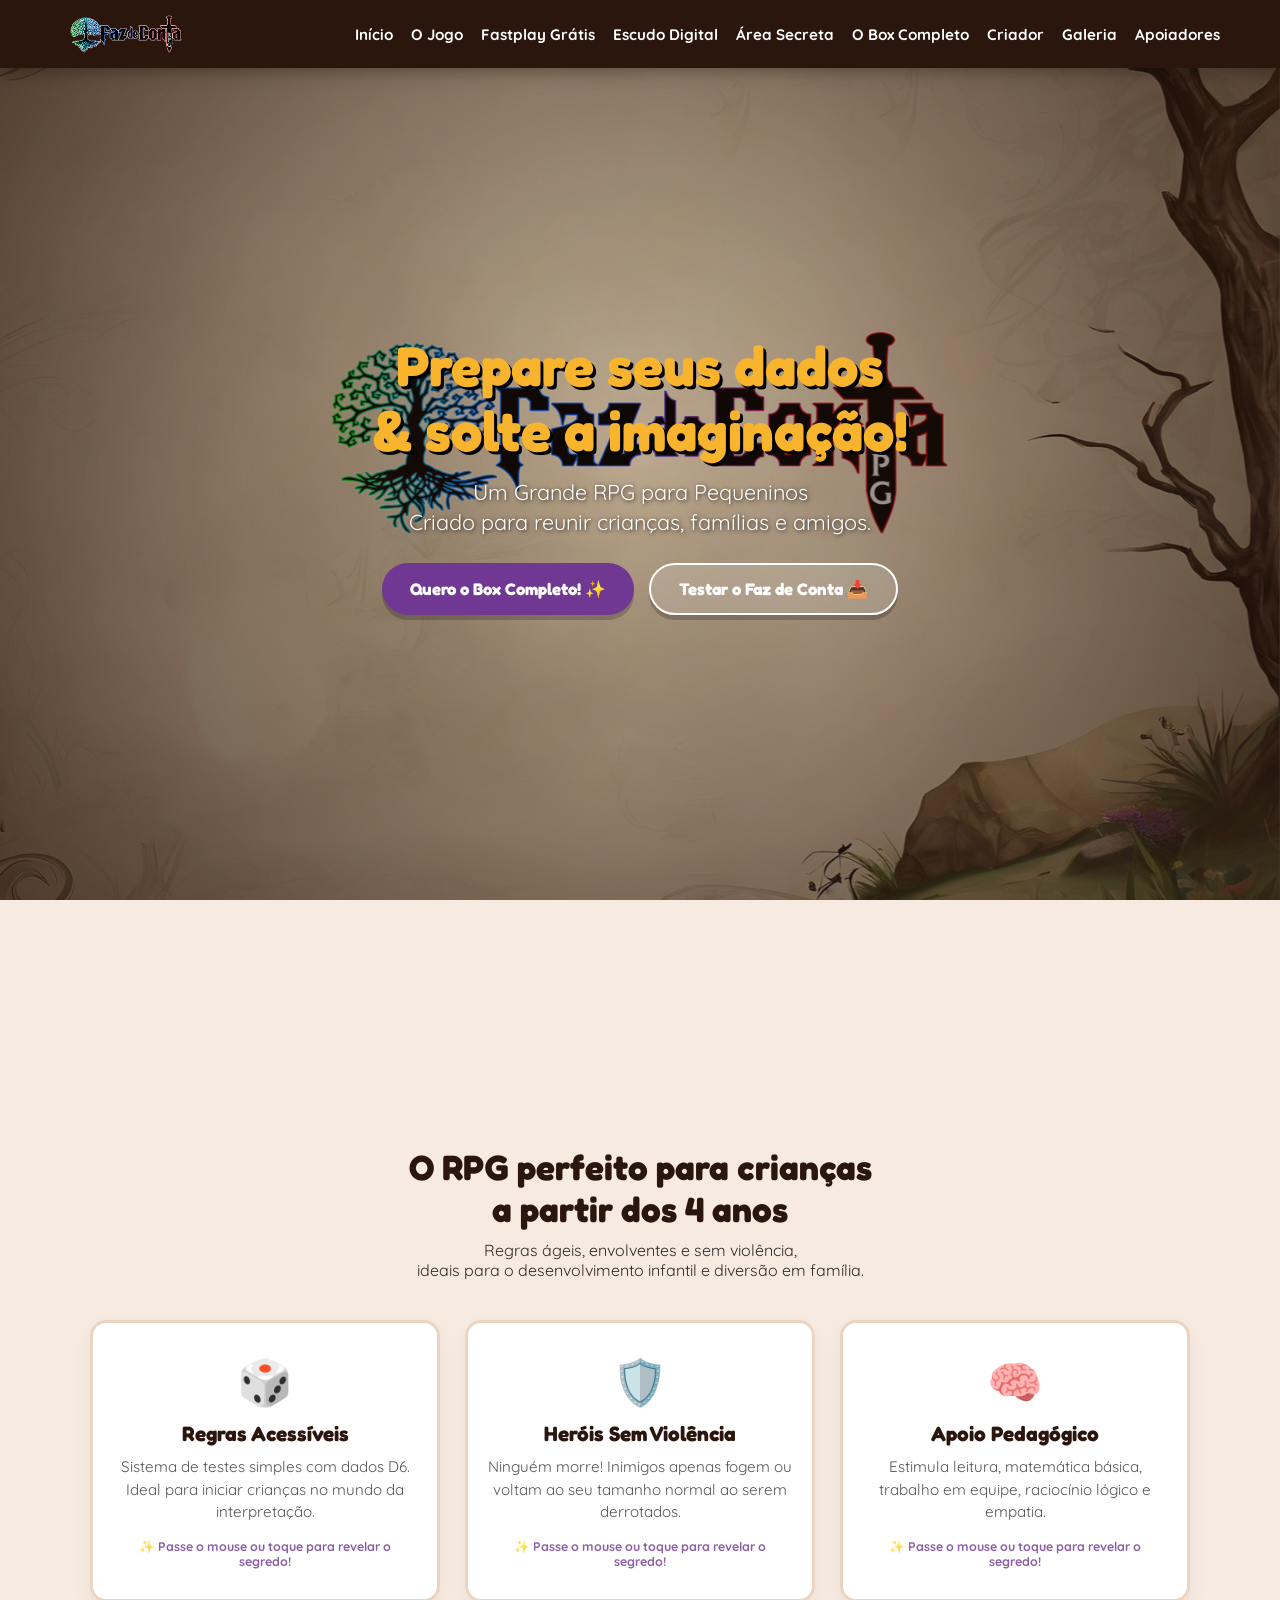
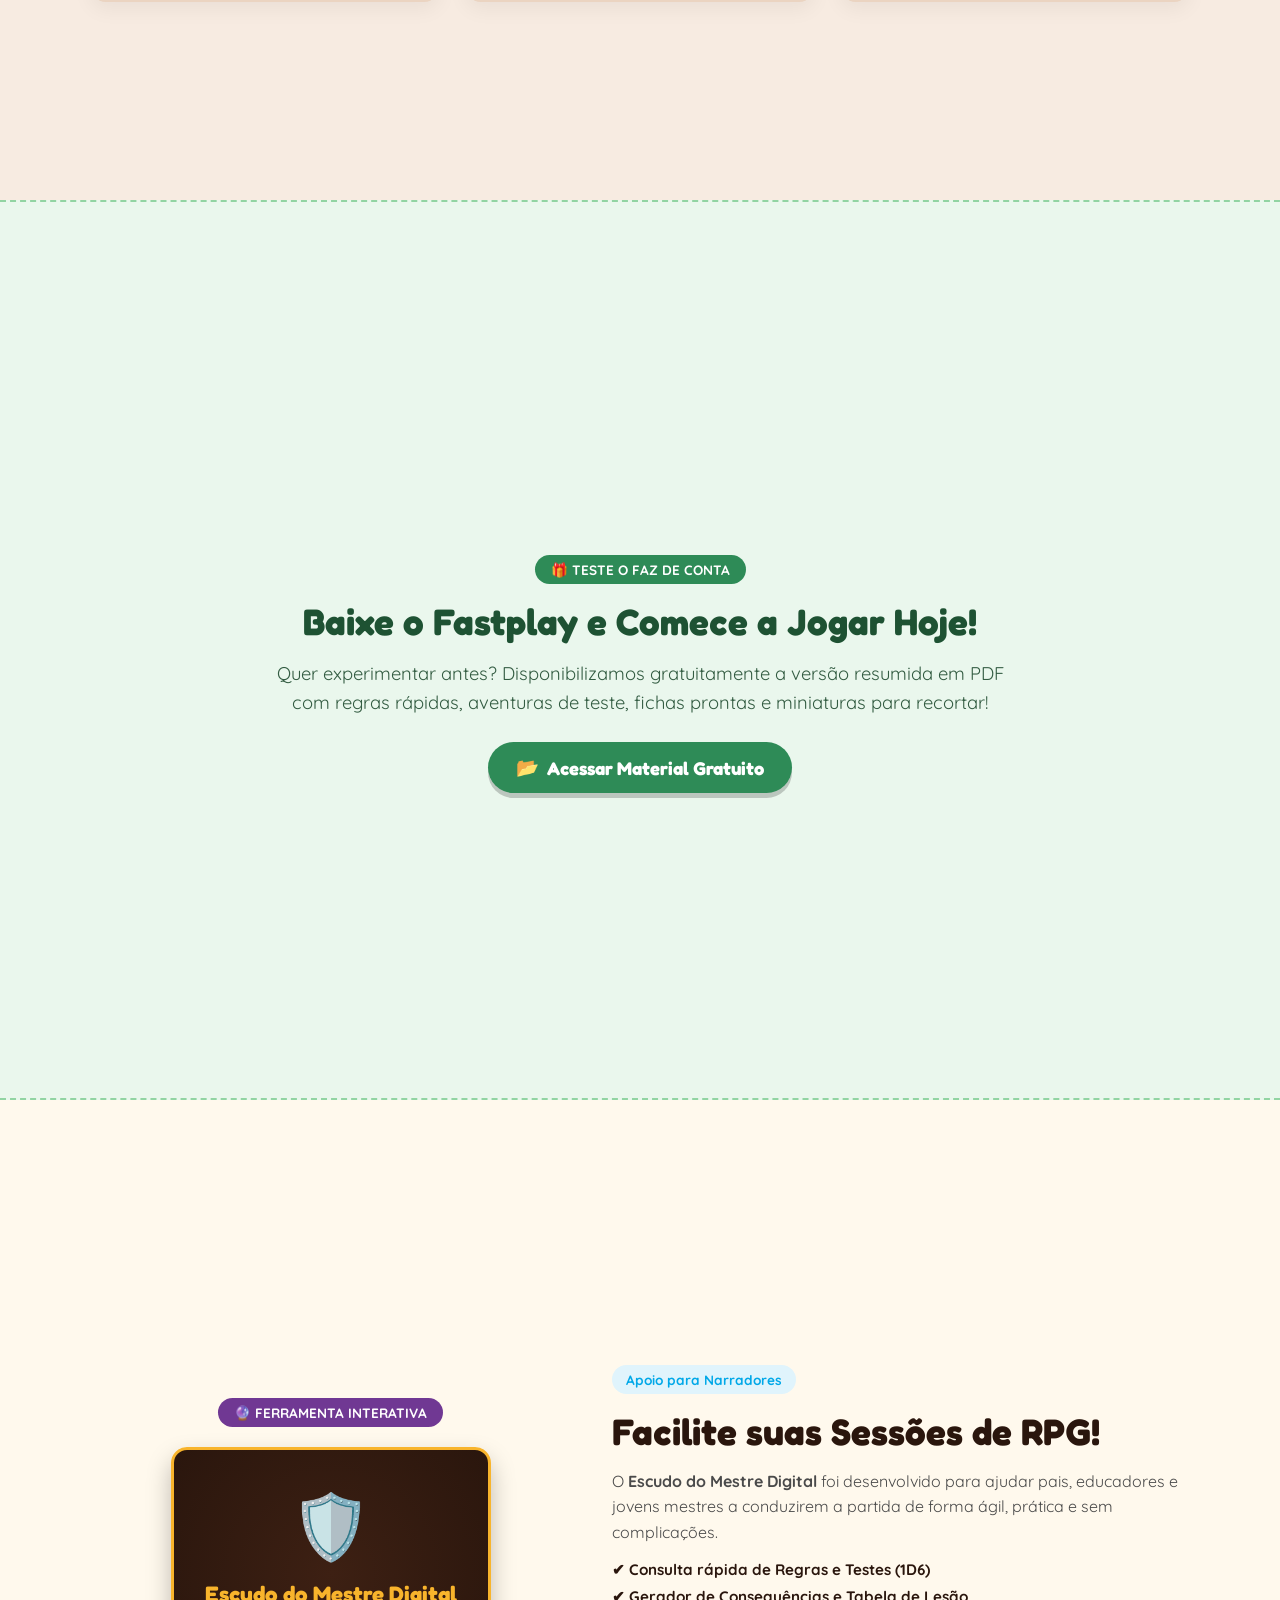
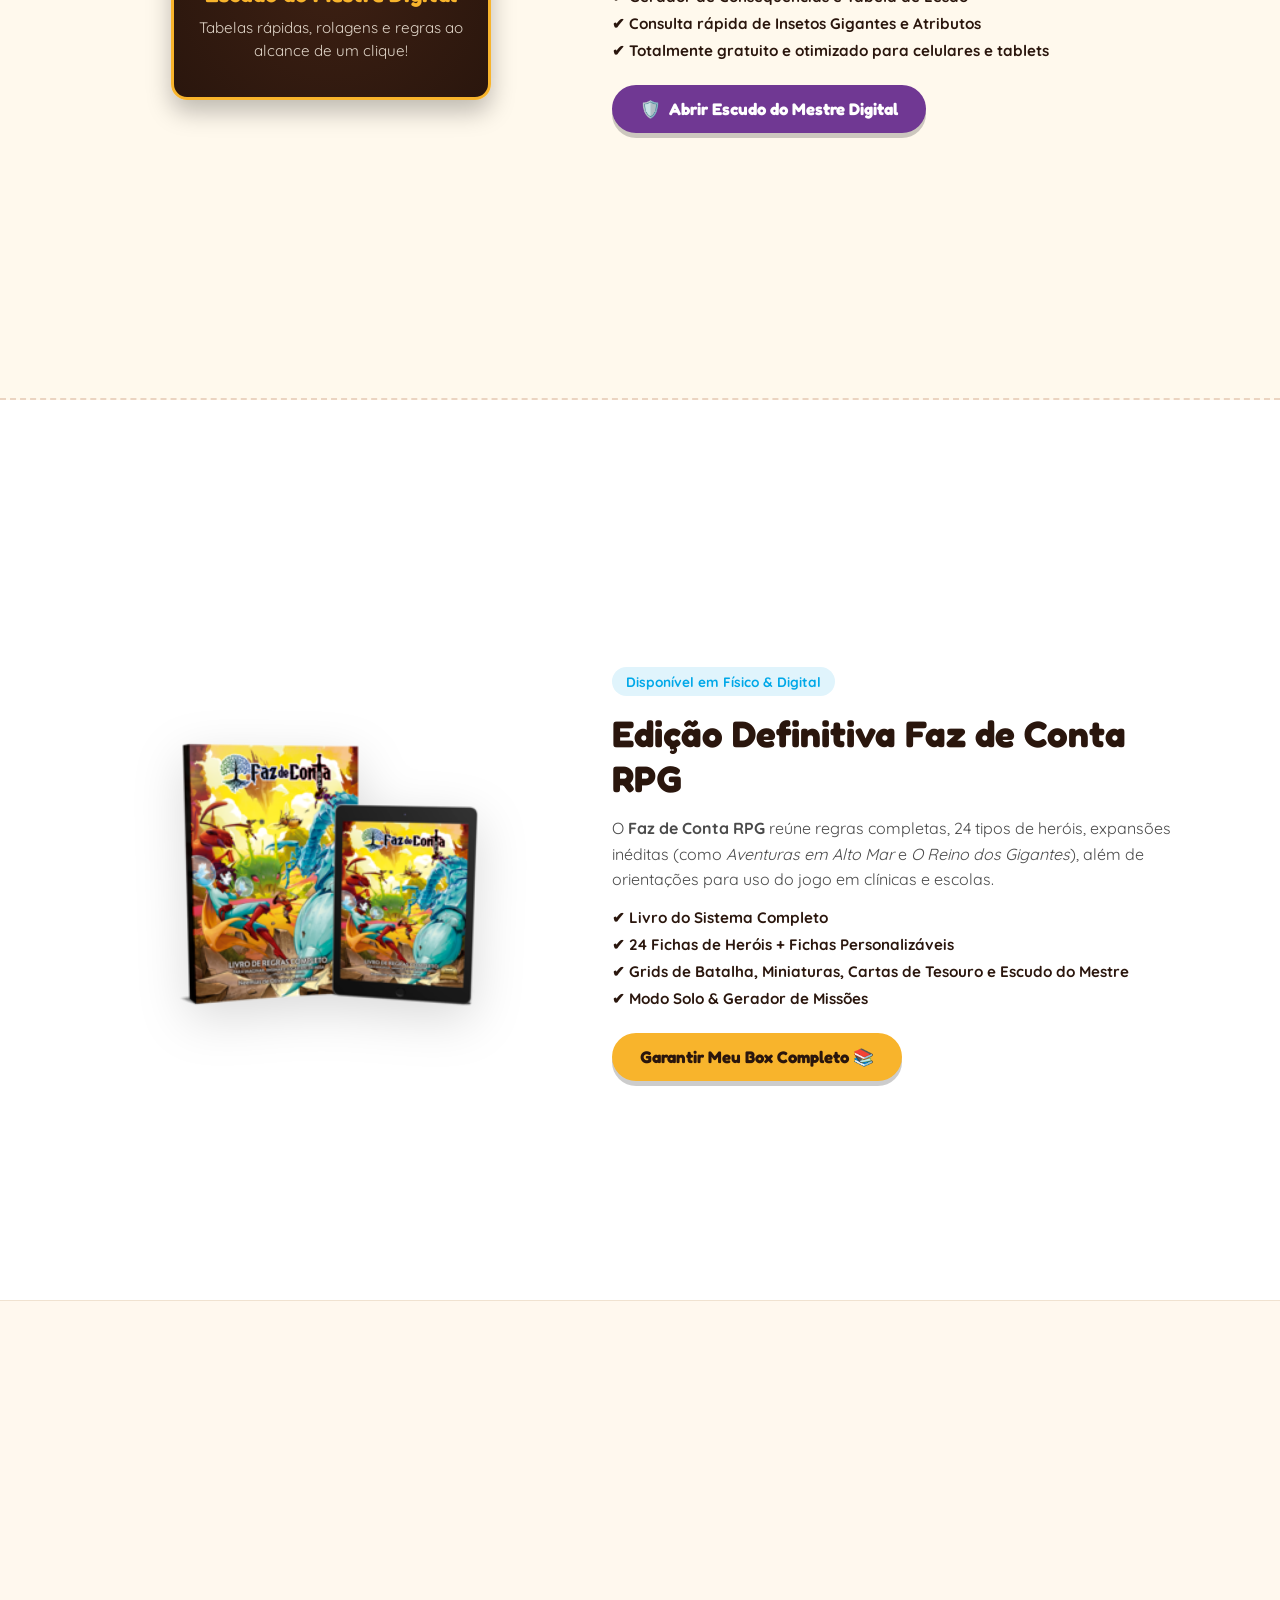
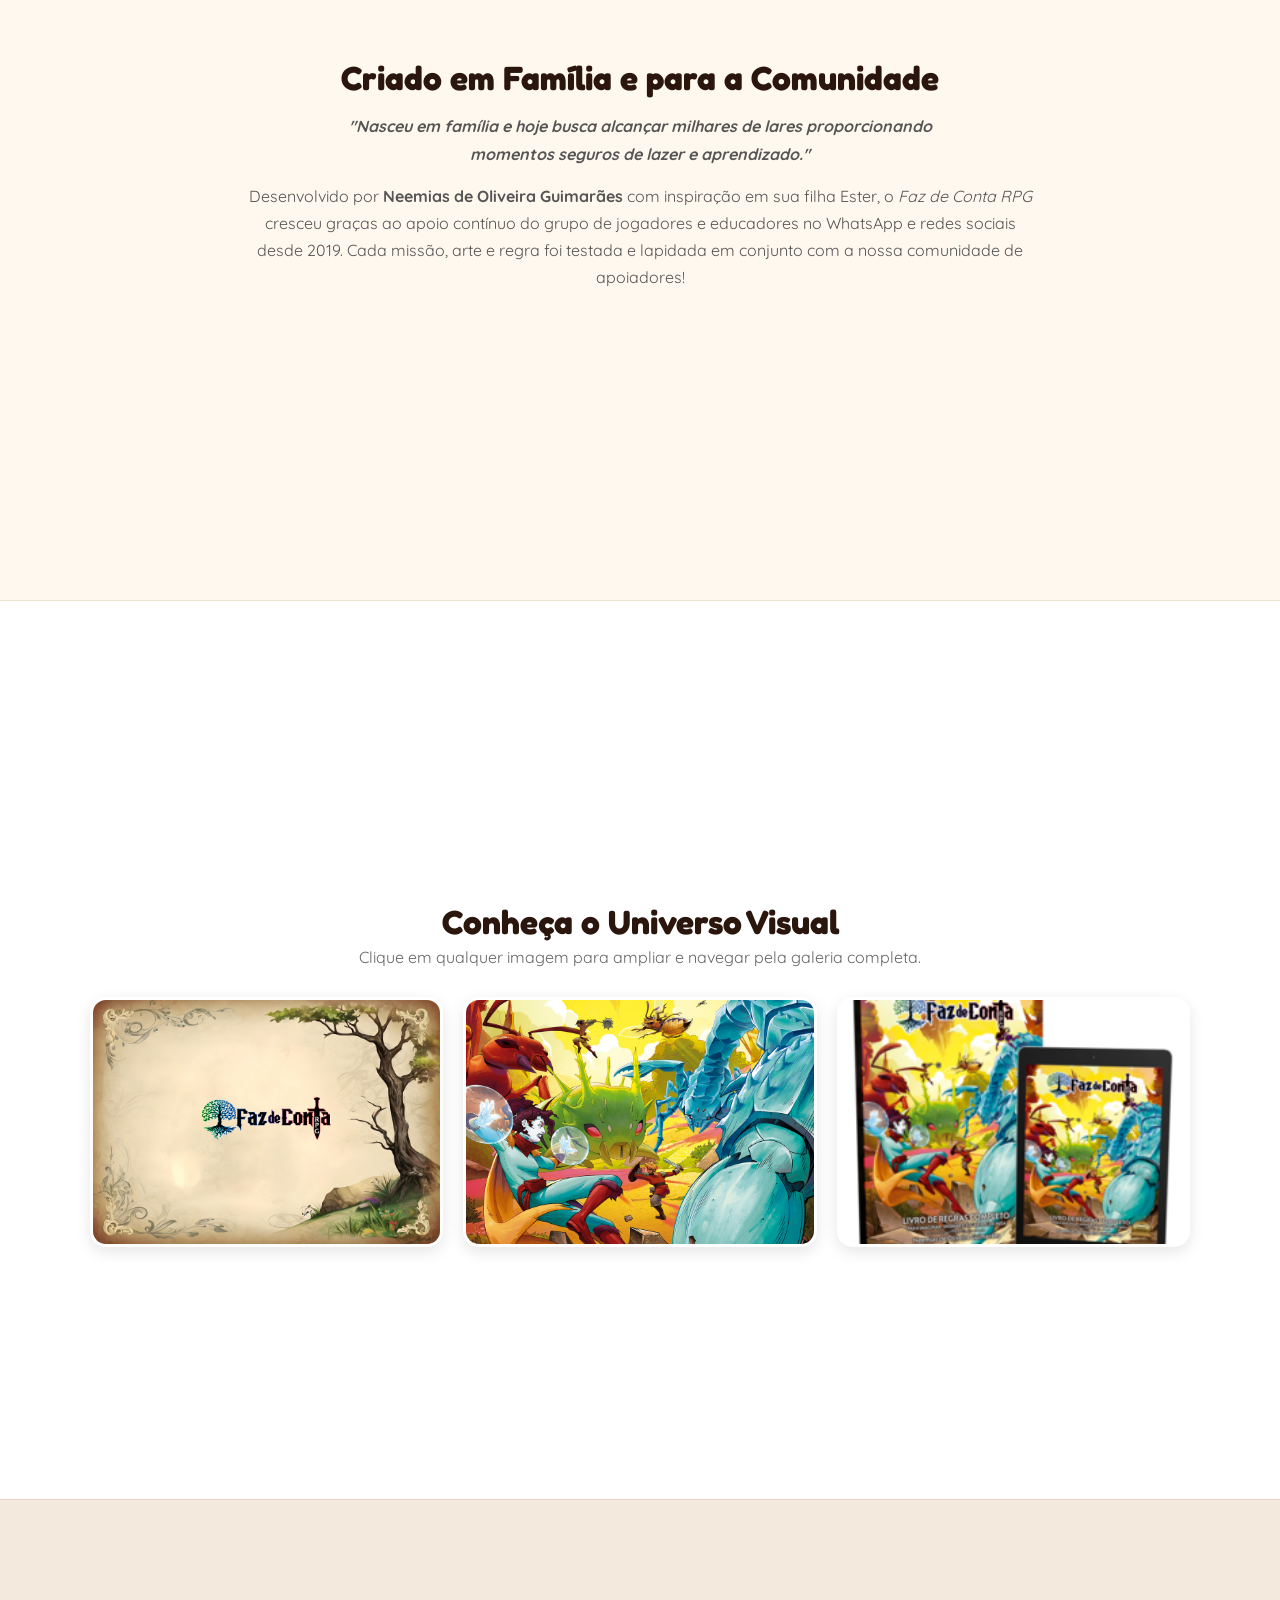
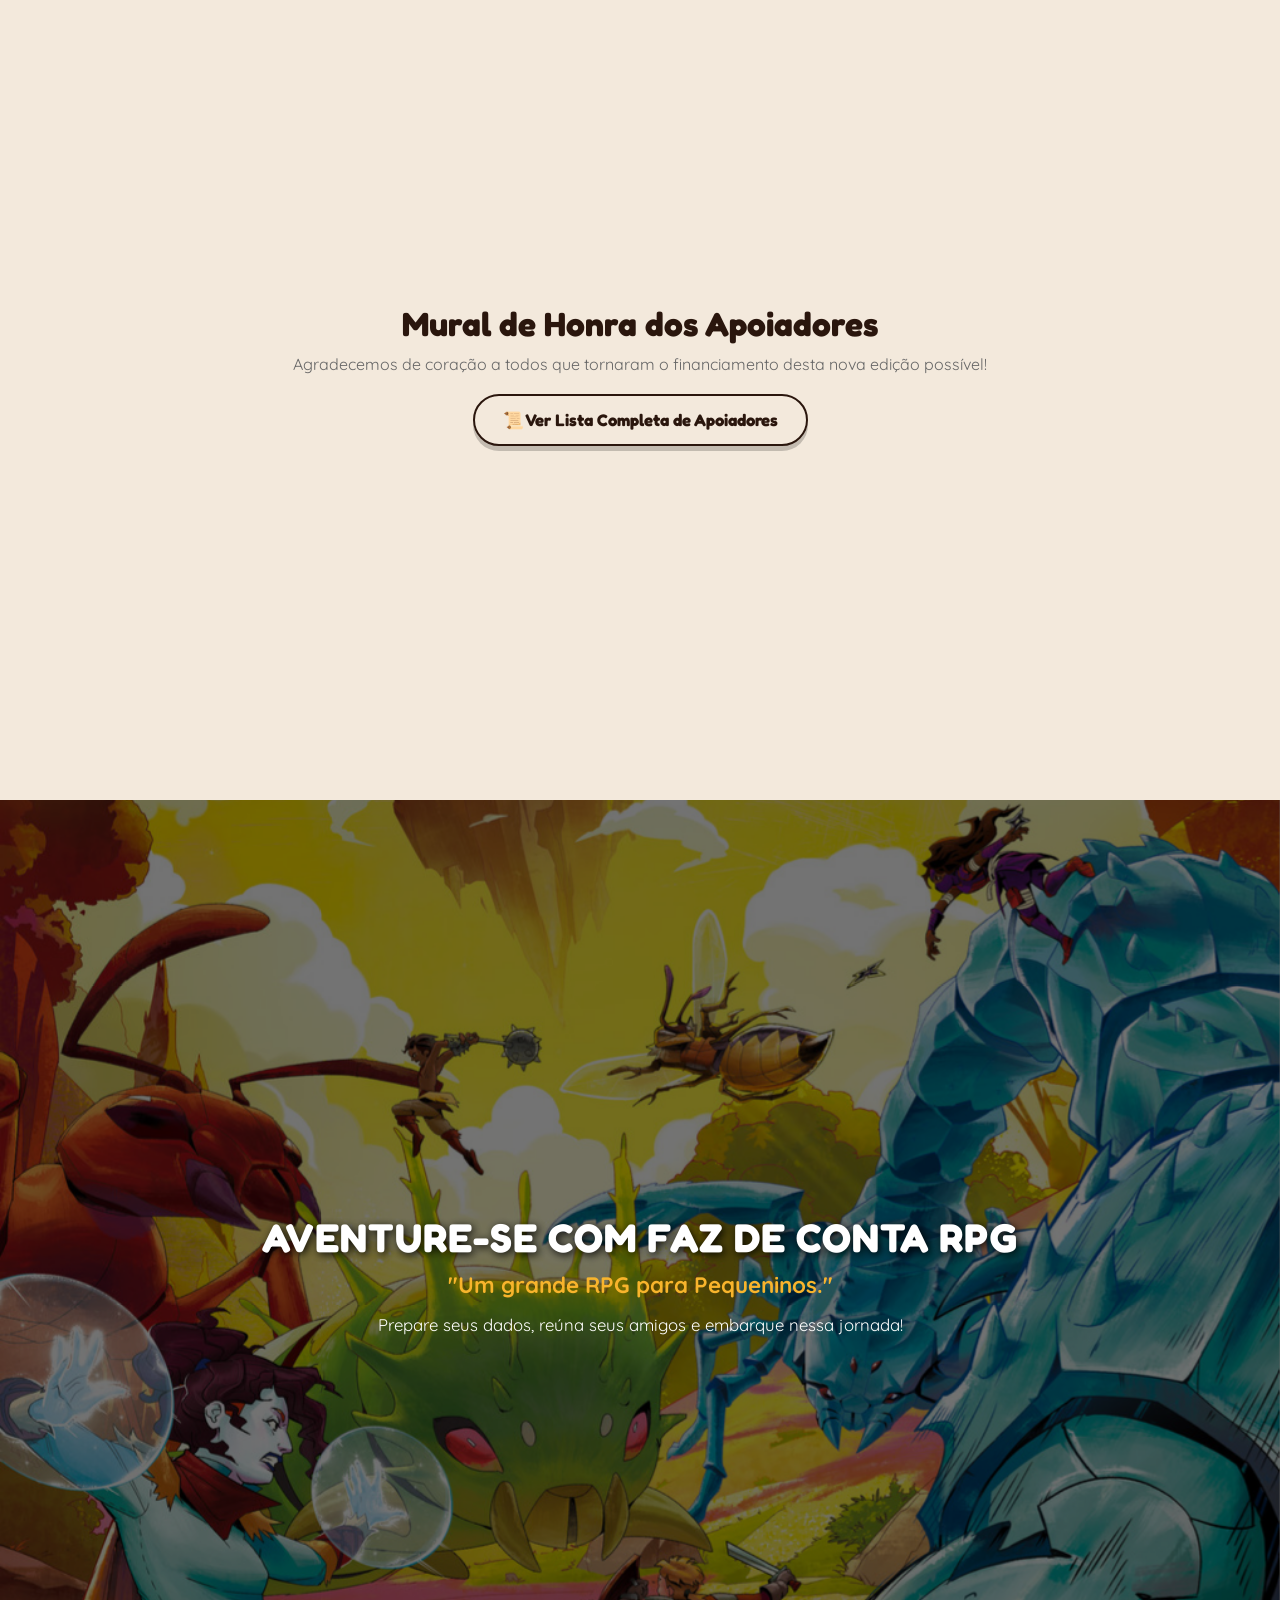
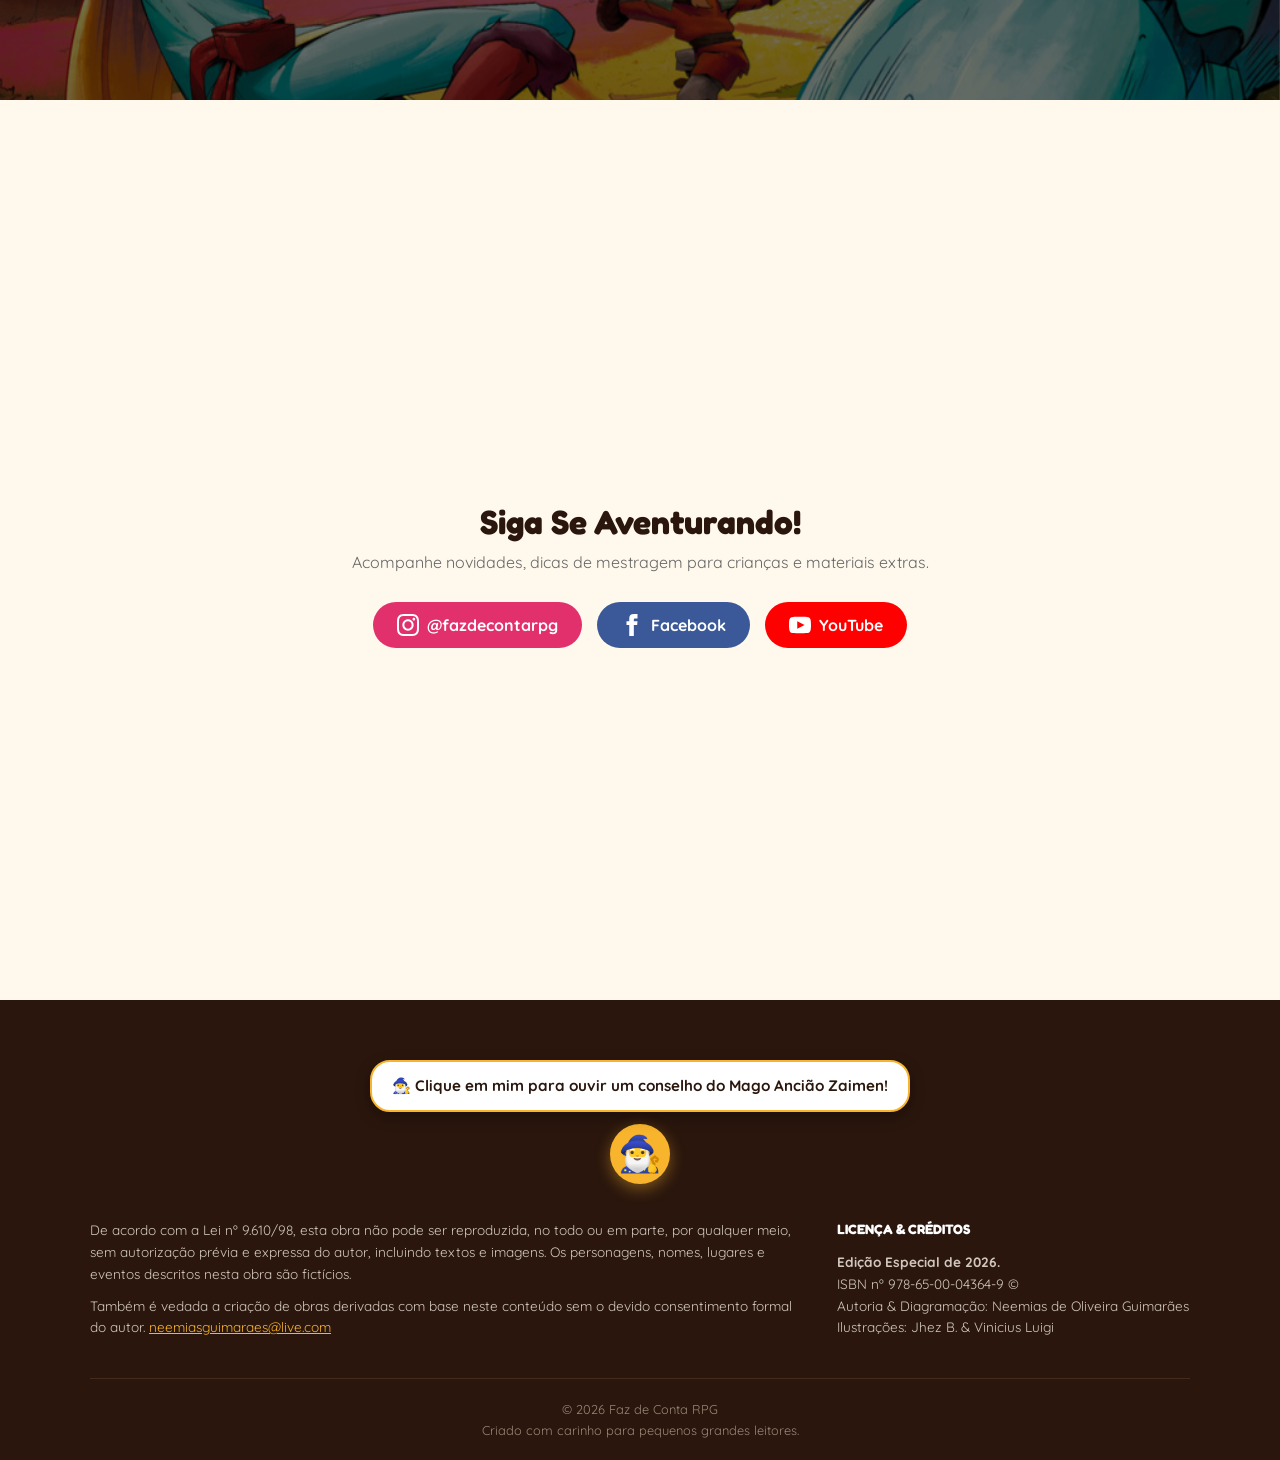
==== commit 080732db: "Update index.html" ====
--- a/index.html
+++ b/index.html
@@ -119,7 +119,7 @@
           <li>✔ Totalmente gratuito e otimizado para celulares e tablets</li>
         </ul>
         <div class="buy-actions">
-          <a href="https://fazdecontarpg.com.br/escudofazdeconta.html/" target="_blank" rel="noopener noreferrer" class="cta-button primary-btn">
+          <a href="../escudofazdeconta.html" target="_blank" rel="noopener noreferrer" class="cta-button primary-btn">
             <span class="icon">🛡️</span> Abrir Escudo do Mestre Digital
           </a>
         </div>
--- a/styles.css
+++ b/styles.css
@@ -1192,7 +1192,7 @@
    SEÇÃO ESCUDO DO MESTRE DIGITAL
    ========================================== */
 .master-screen-section {
-  background-color: #ffffff;
+  background-color: #fff9ed;
   border-bottom: 2px dashed #ebd4c1;
   padding: clamp(50px, 8vw, 90px) 20px;
 }
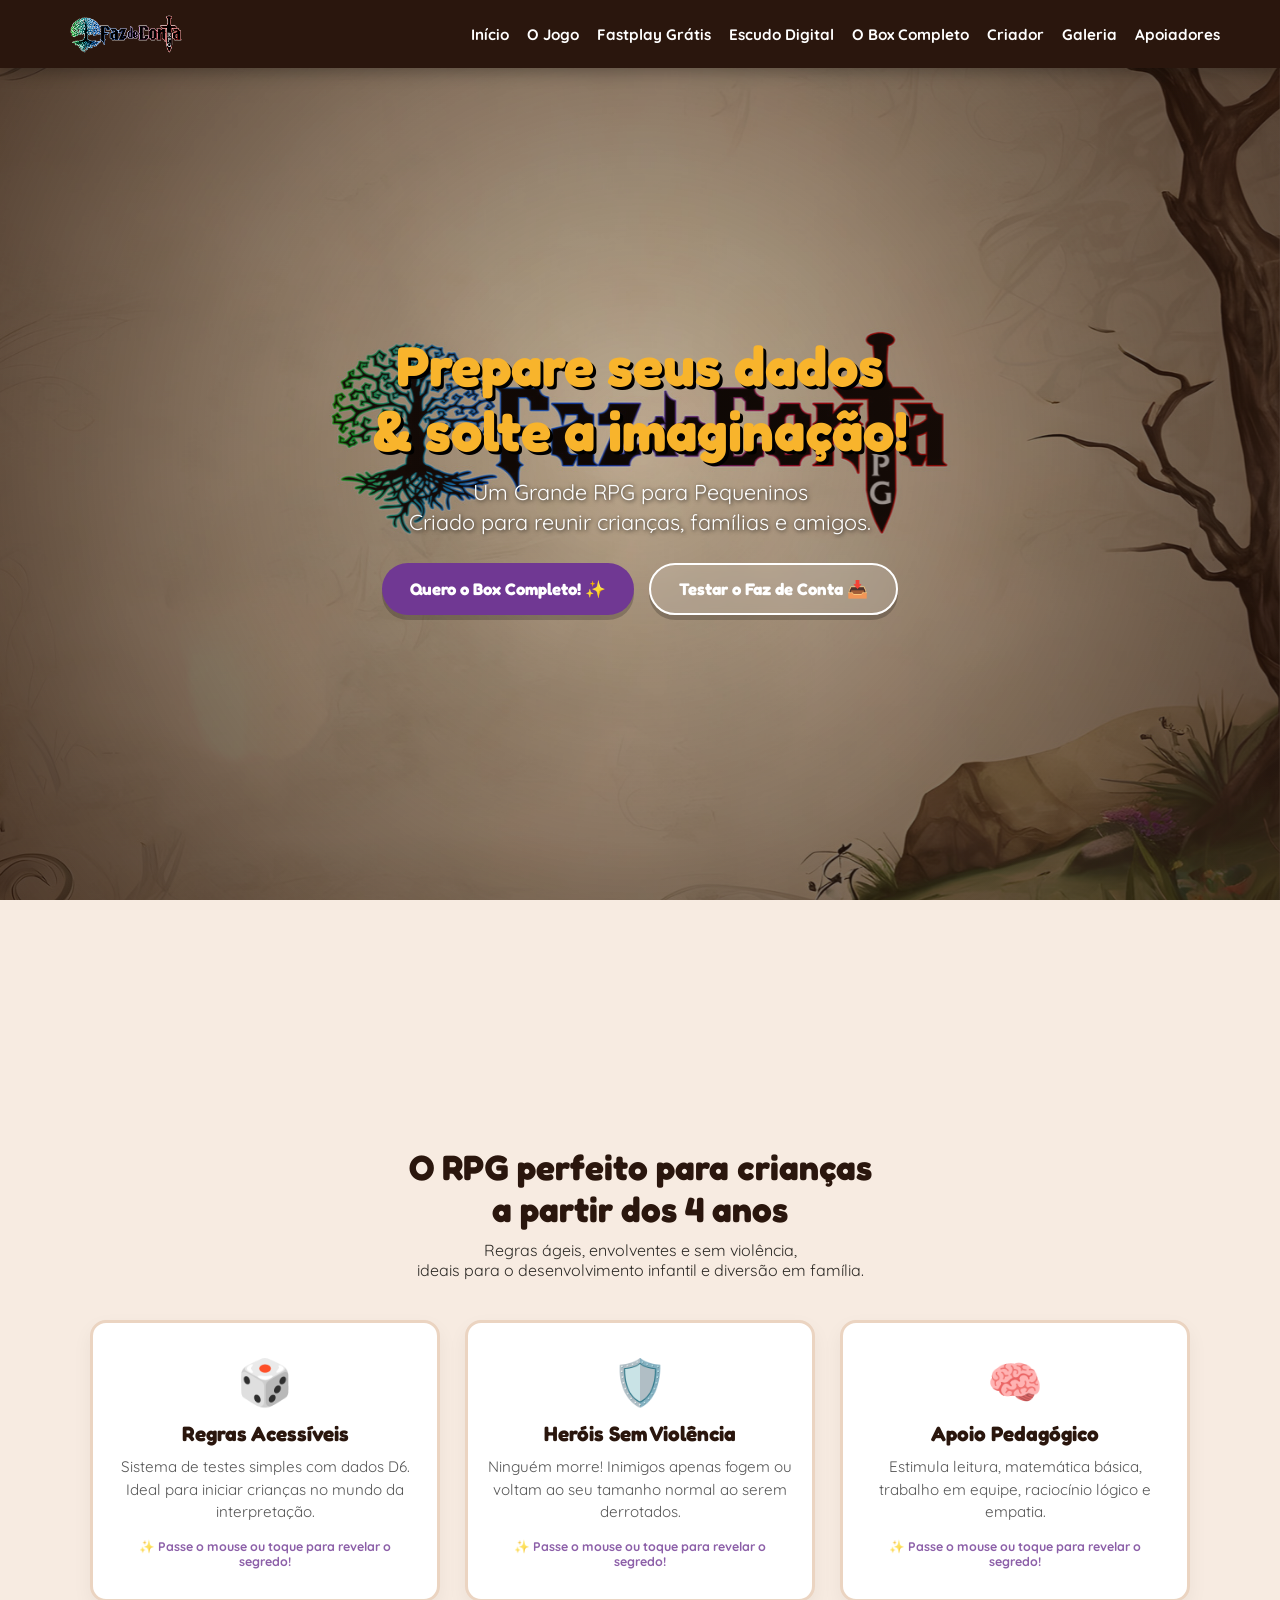
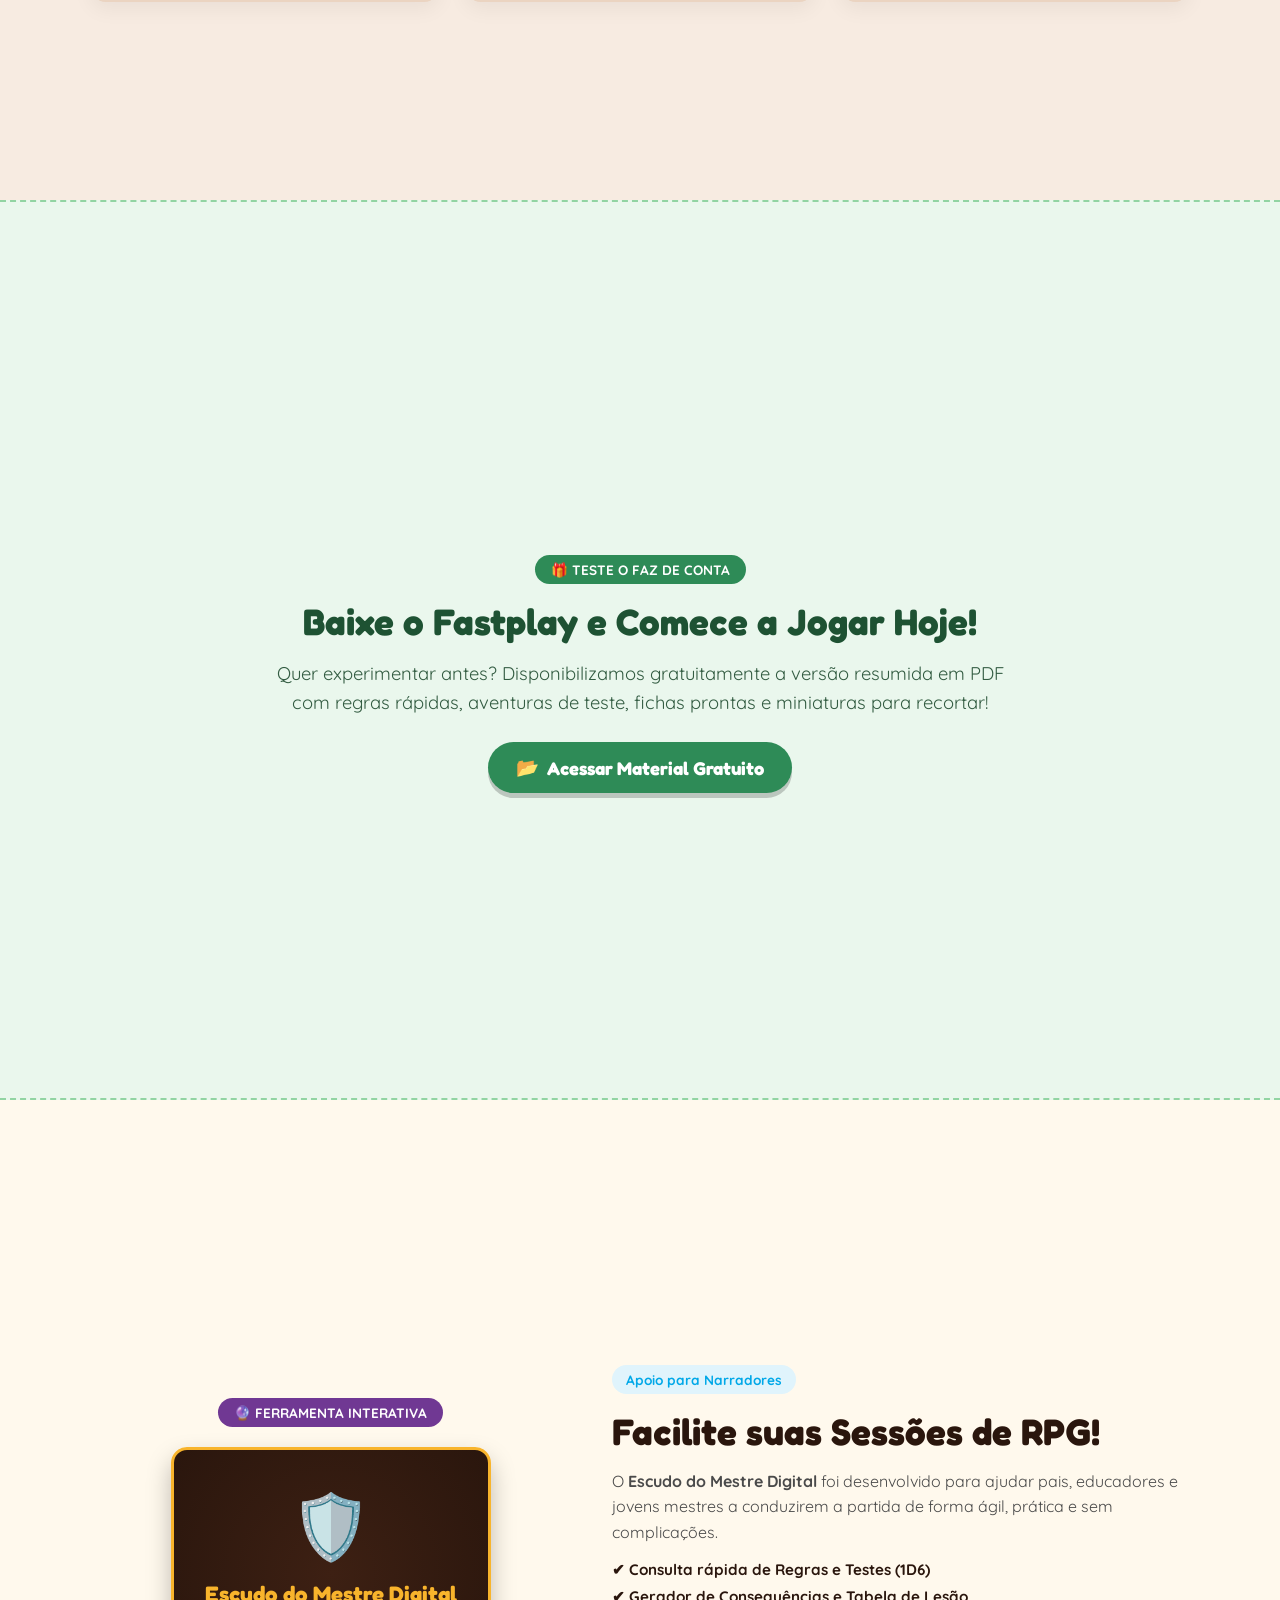
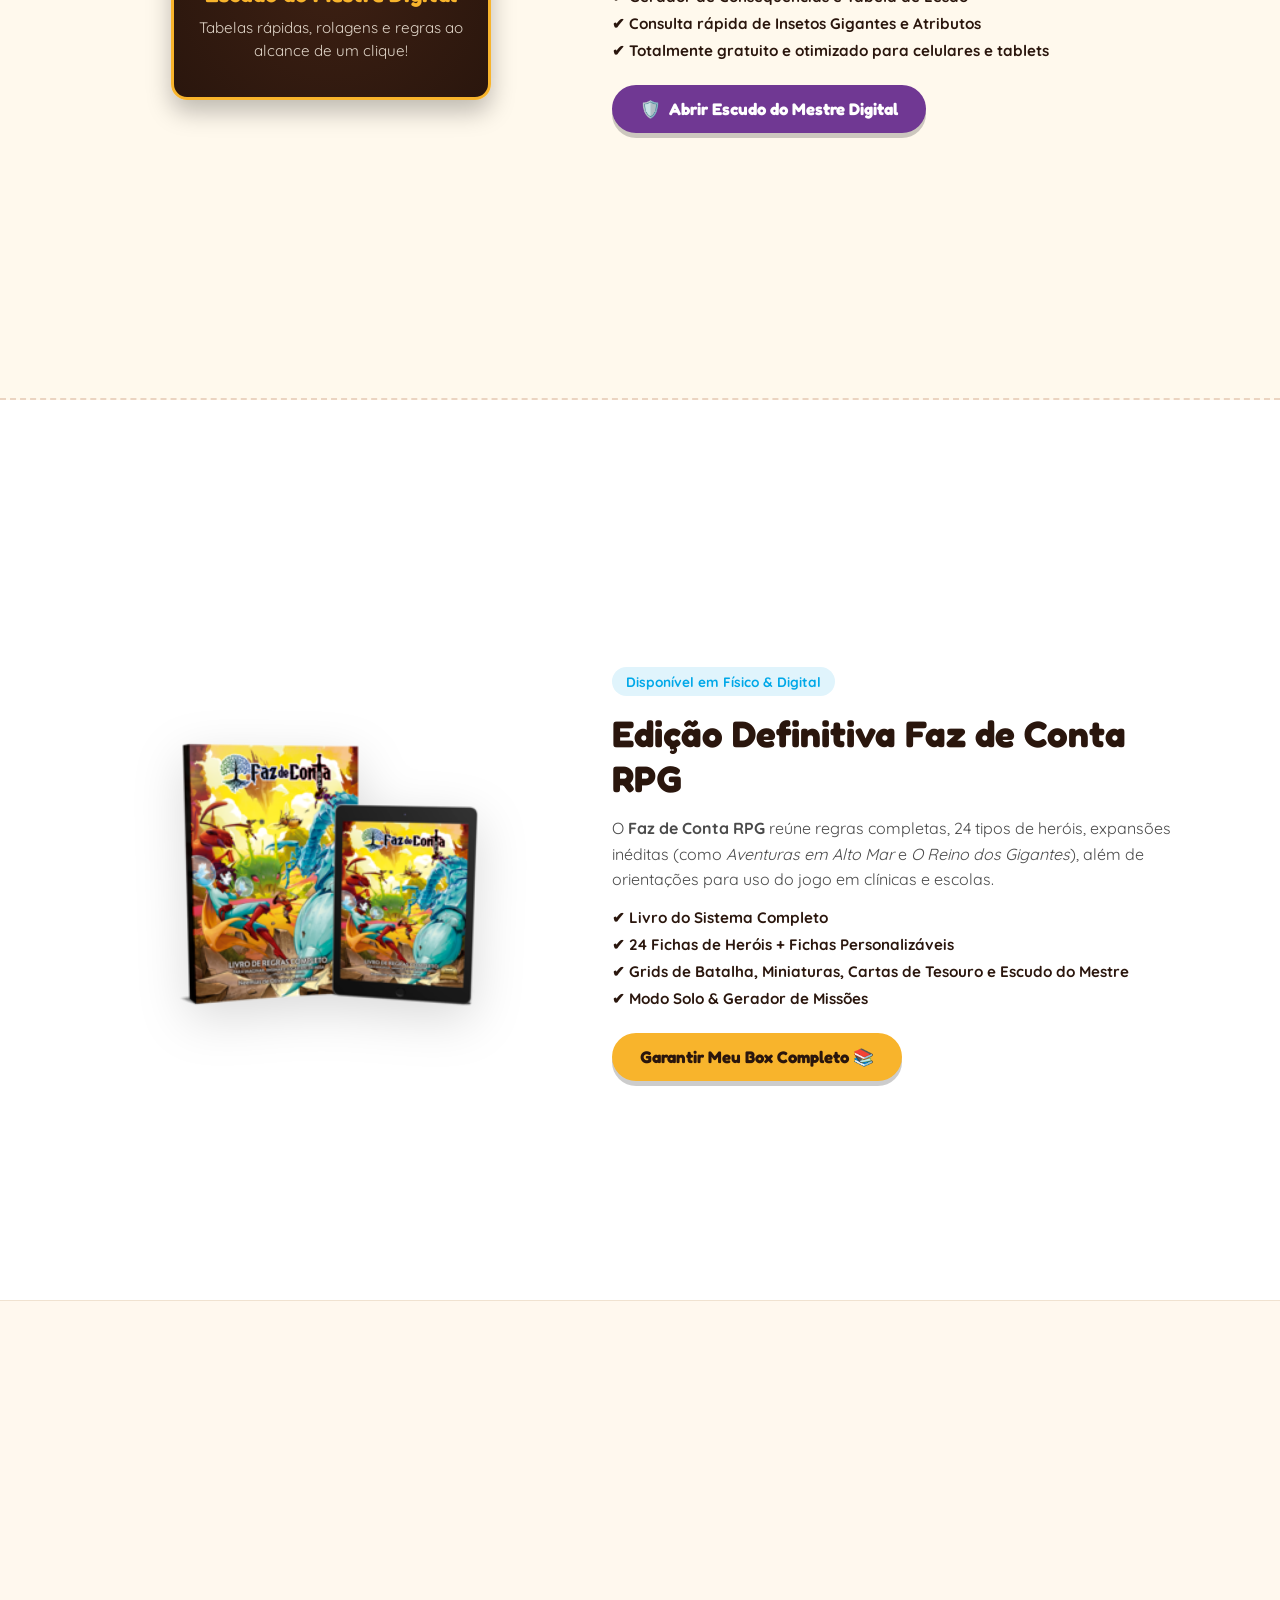
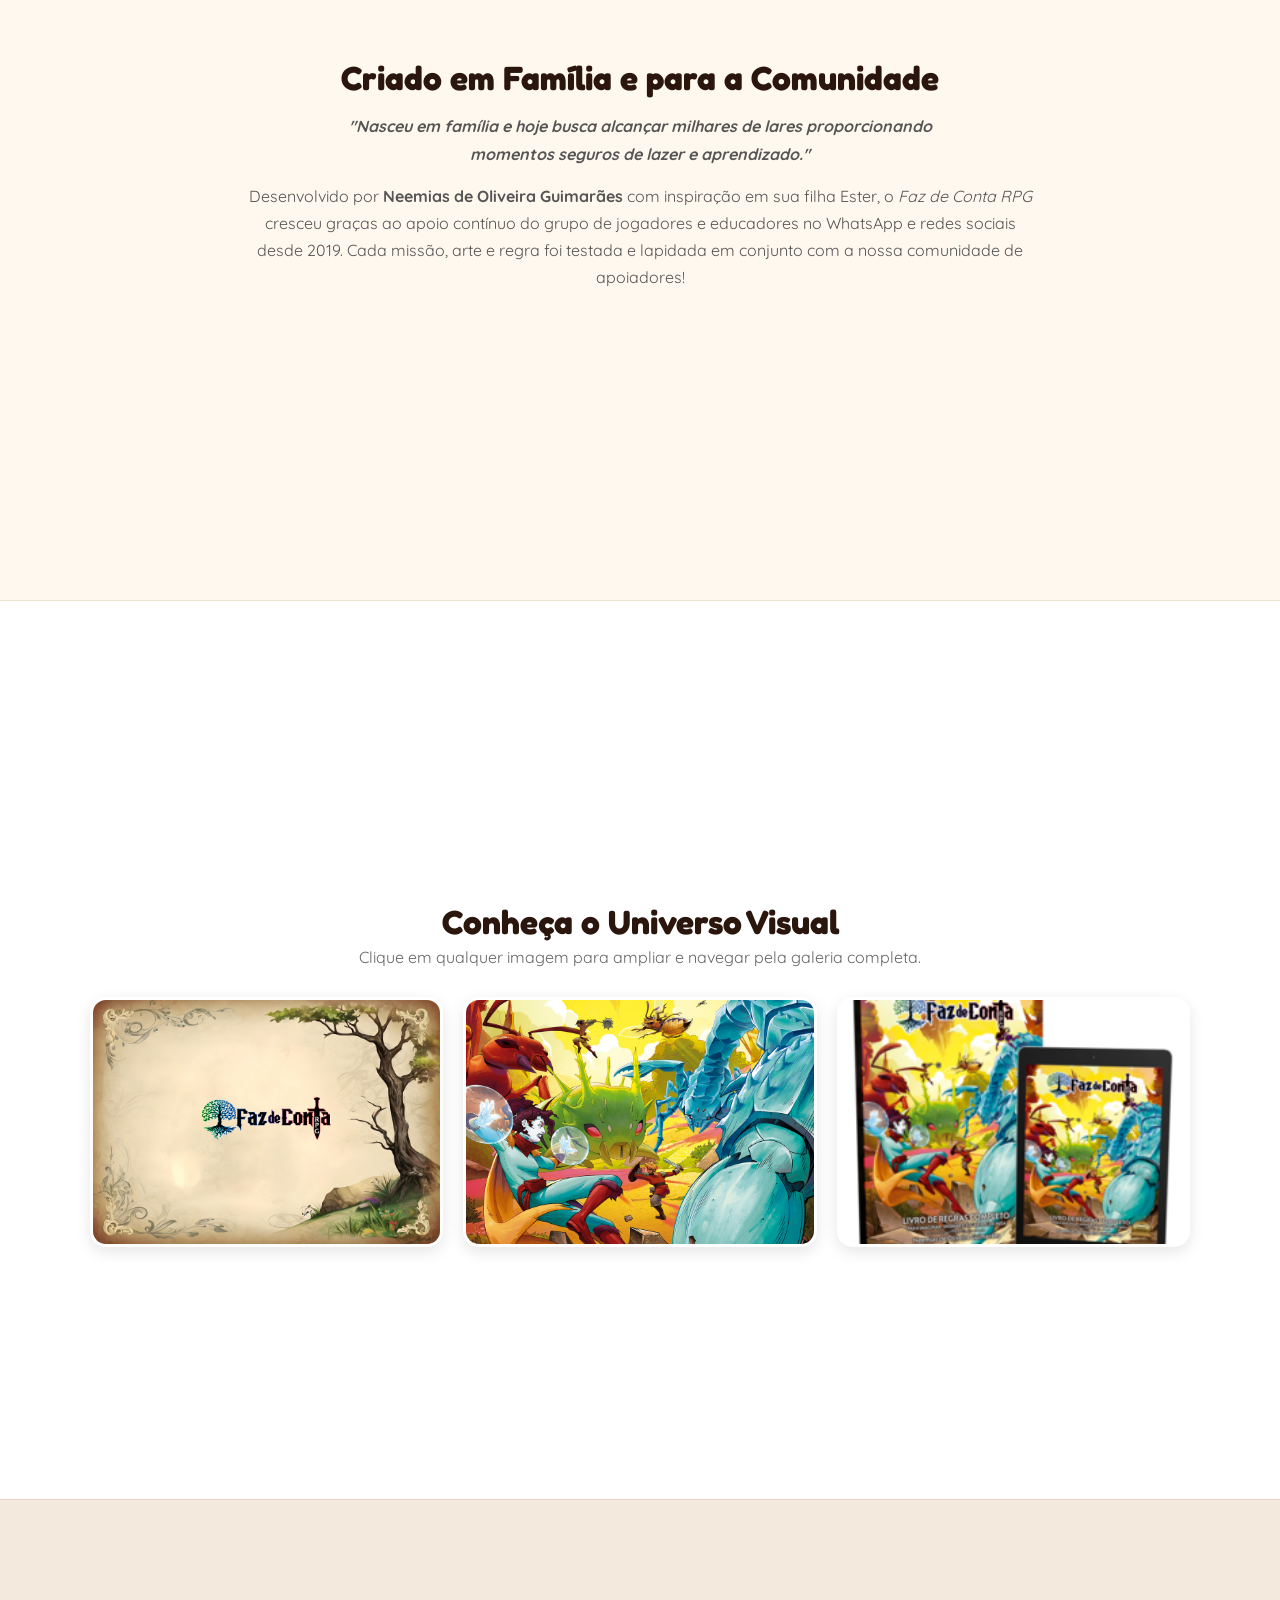
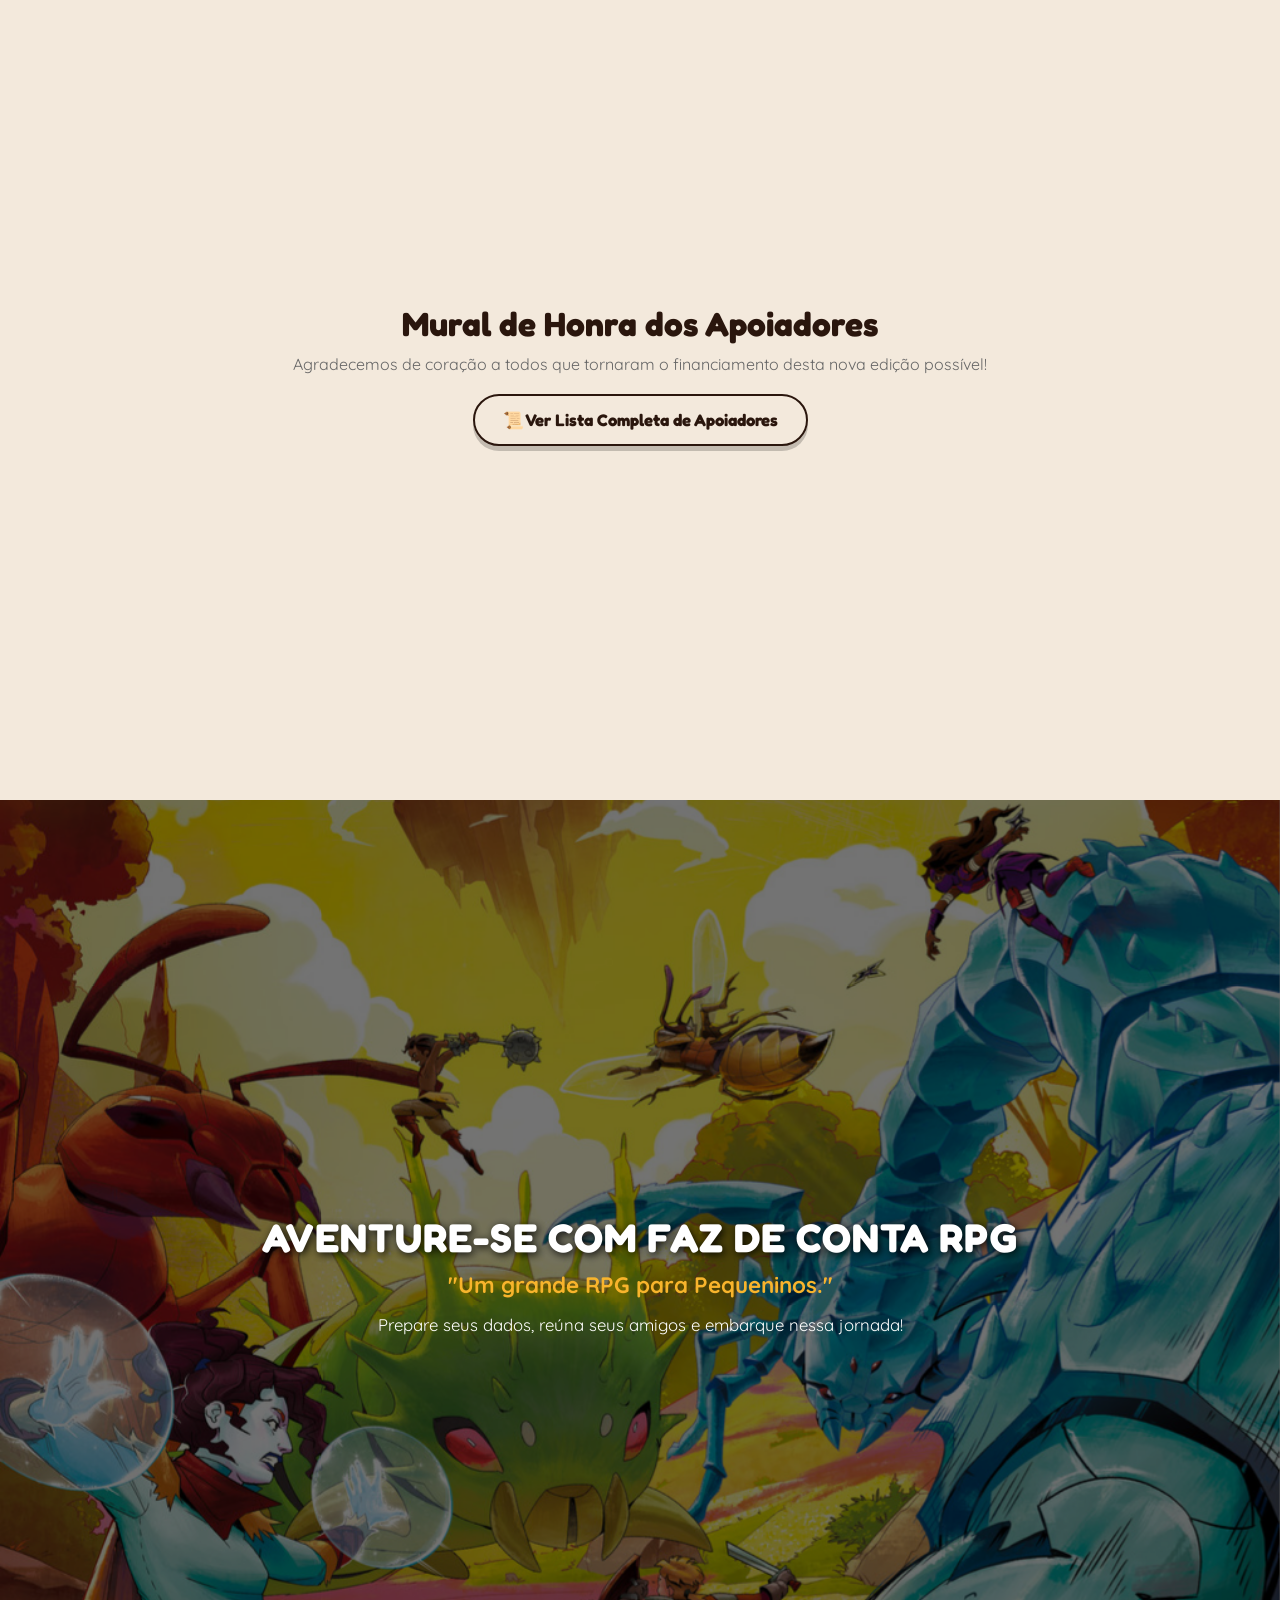
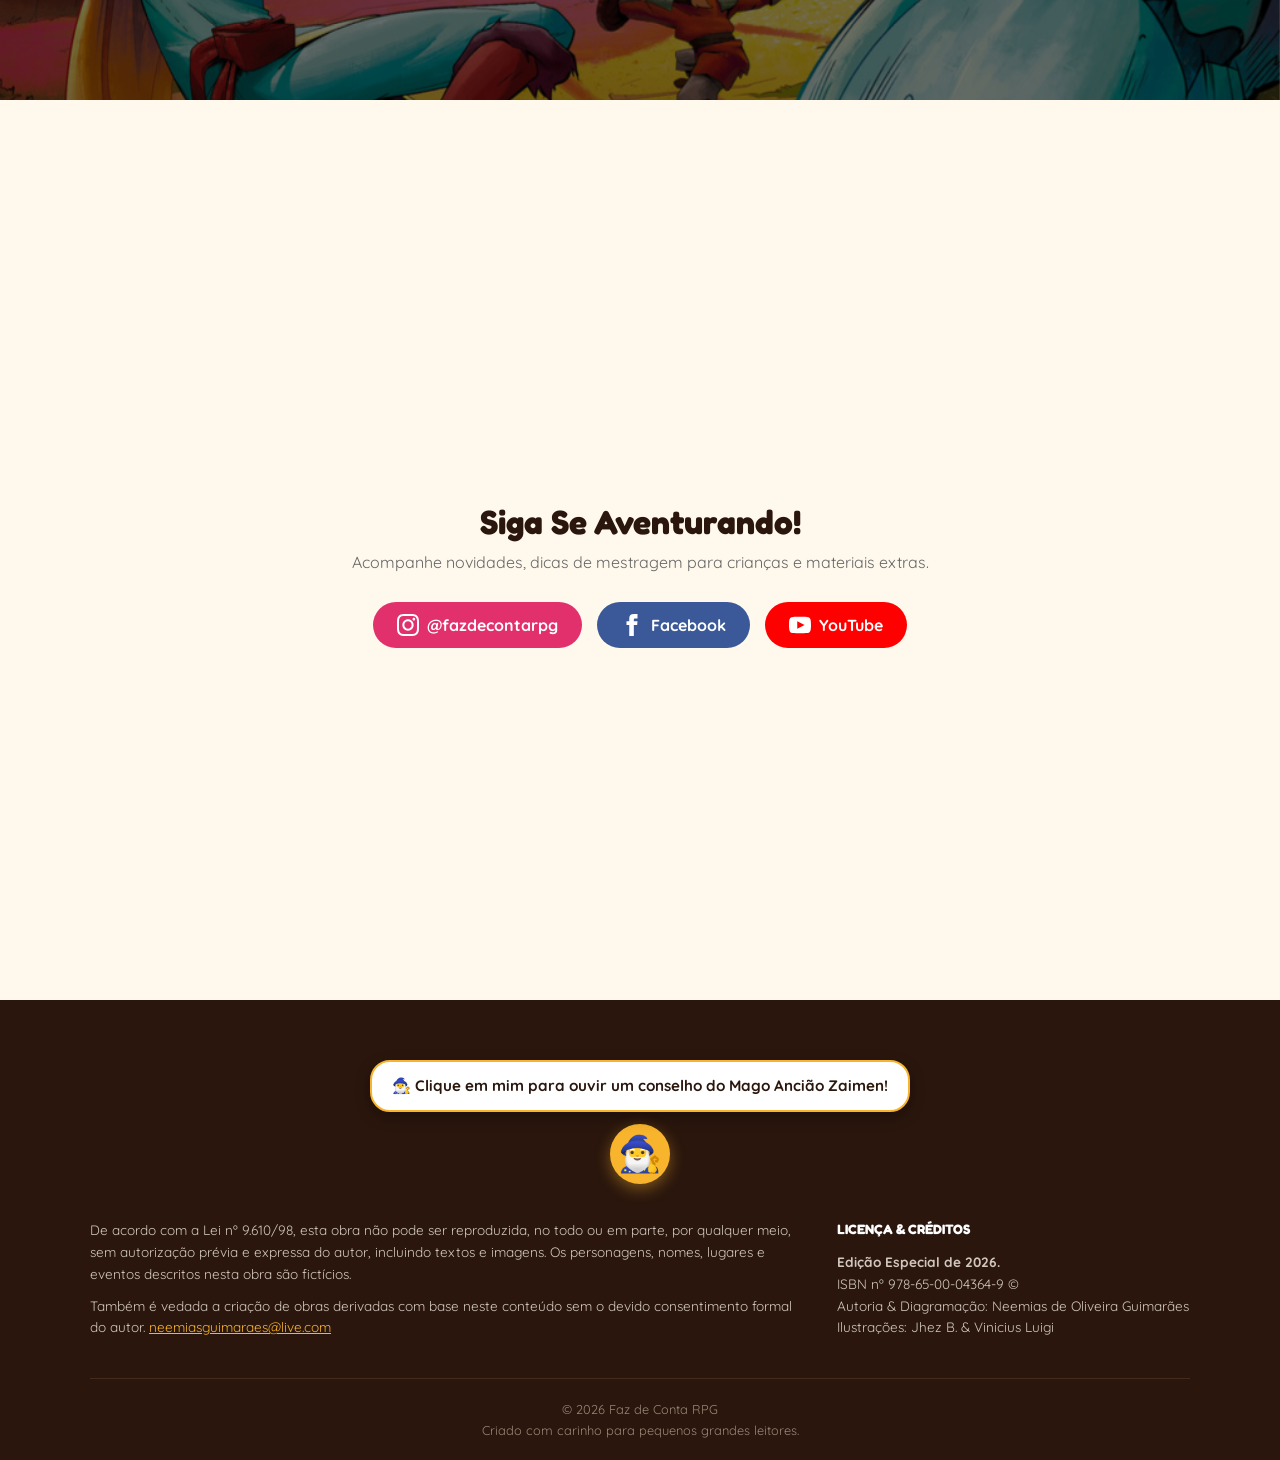
==== commit 744938a4: "Update index.html" ====
--- a/index.html
+++ b/index.html
@@ -26,7 +26,6 @@
         <a href="#sobre">O Jogo</a>
         <a href="#material-gratuito">Fastplay Grátis</a>
         <a href="#escudo-mestre">Escudo Digital</a>
-        <a href="#area-apoiadores">Área Secreta</a>
         <a href="#garanta-ja">O Box Completo</a>
         <a href="#autoria">Criador</a>
         <a href="#galeria">Galeria</a>
